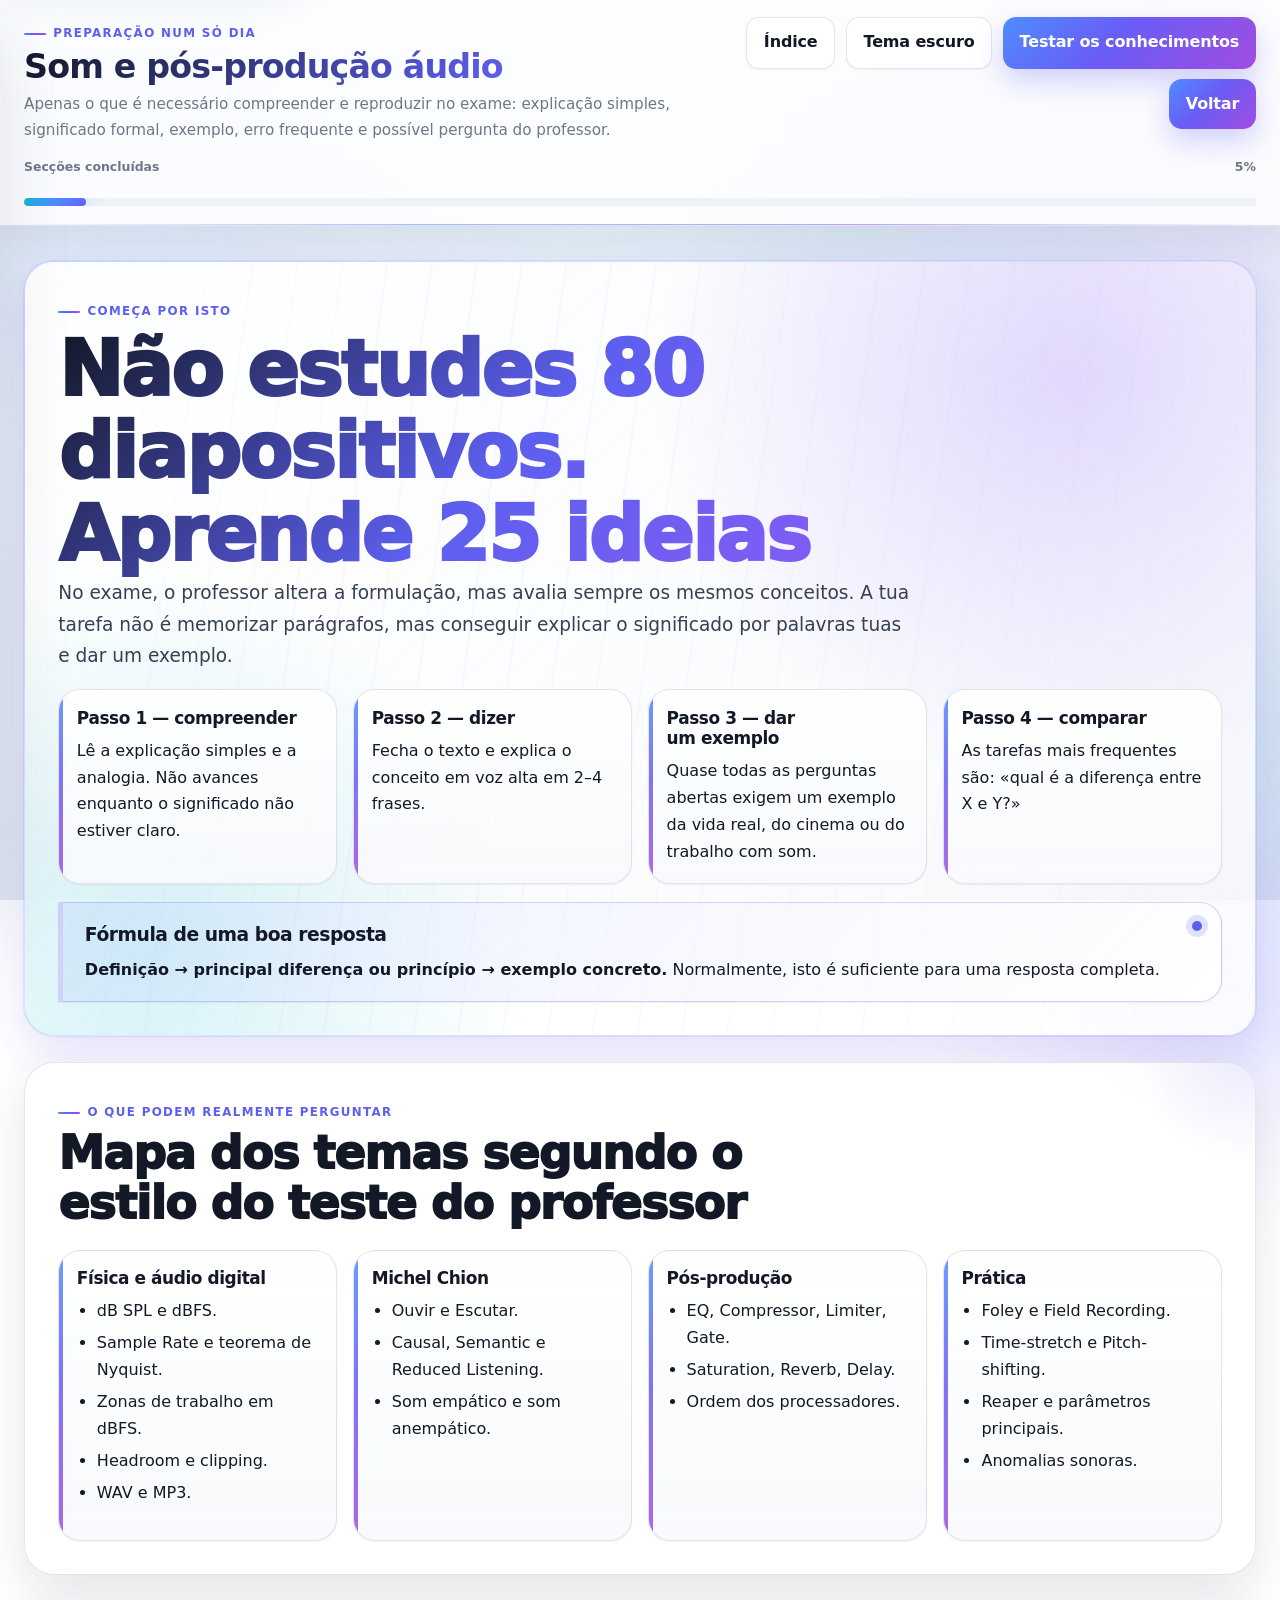
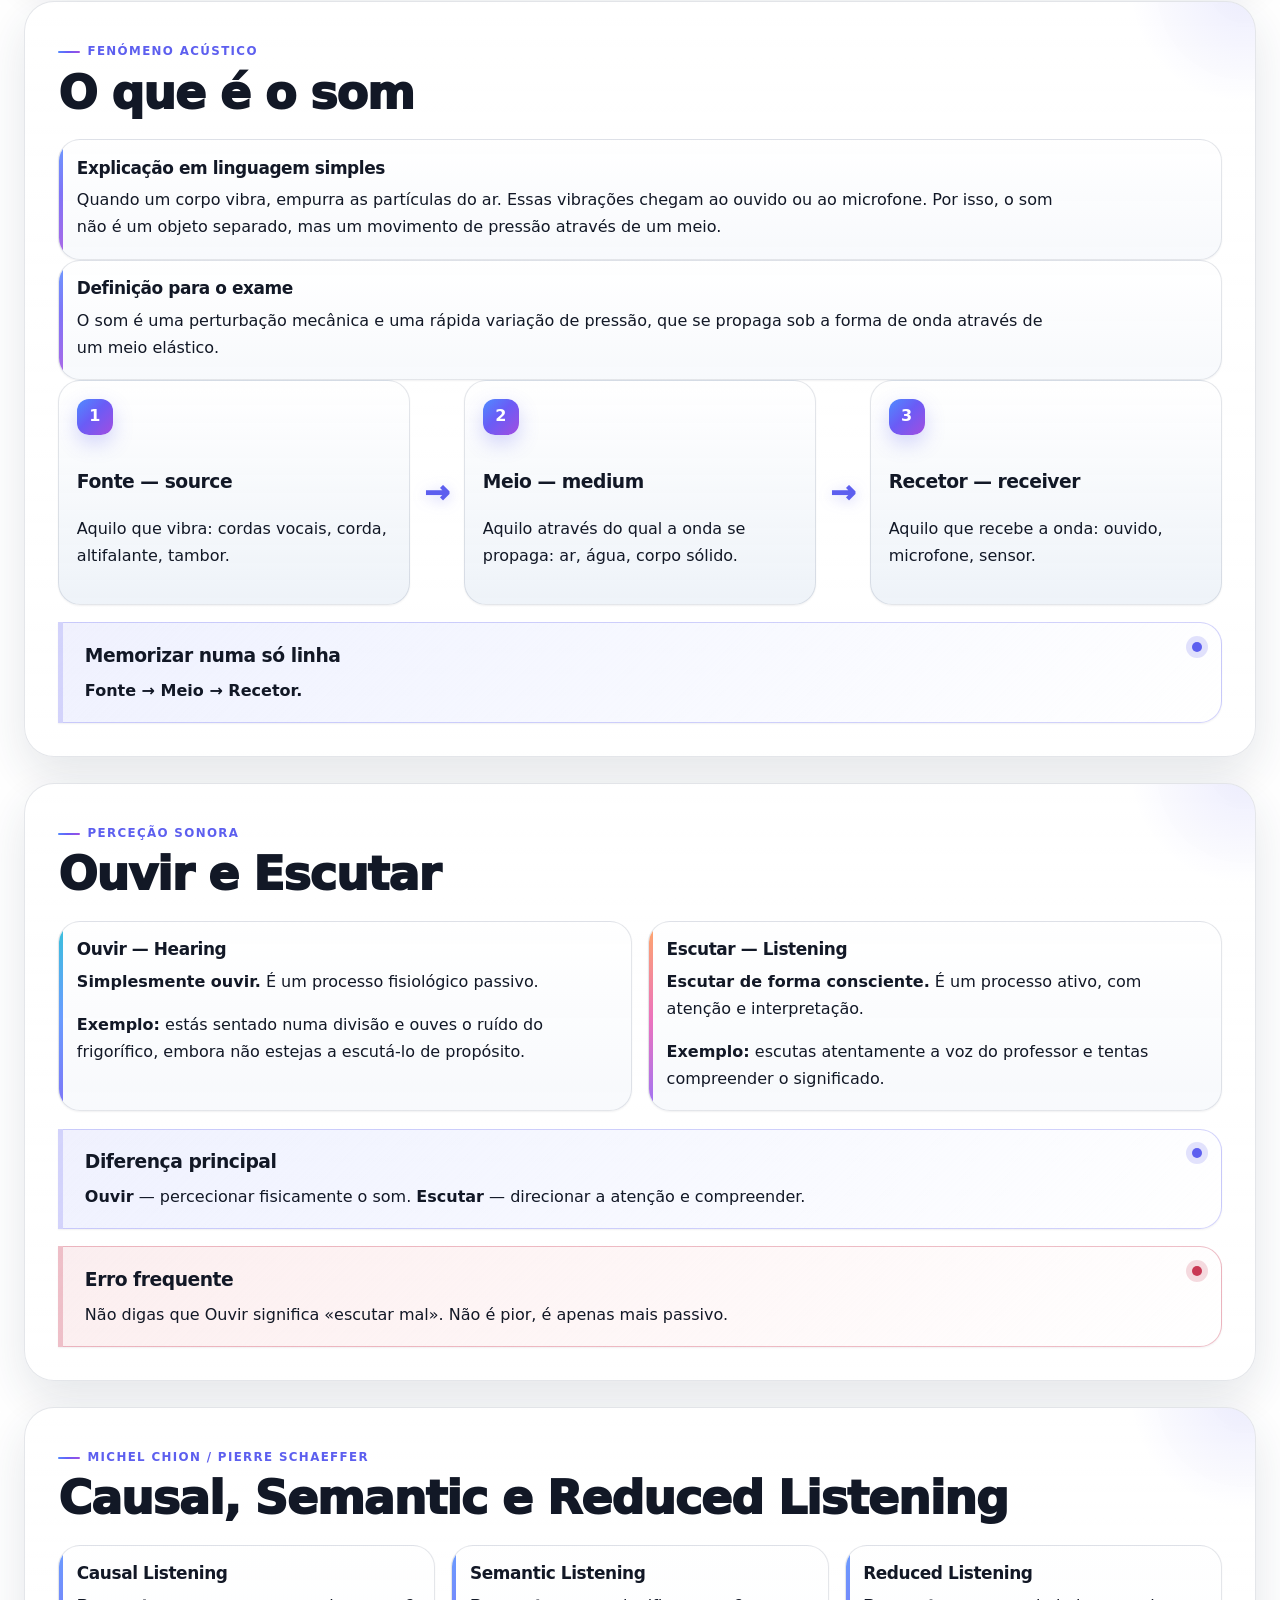
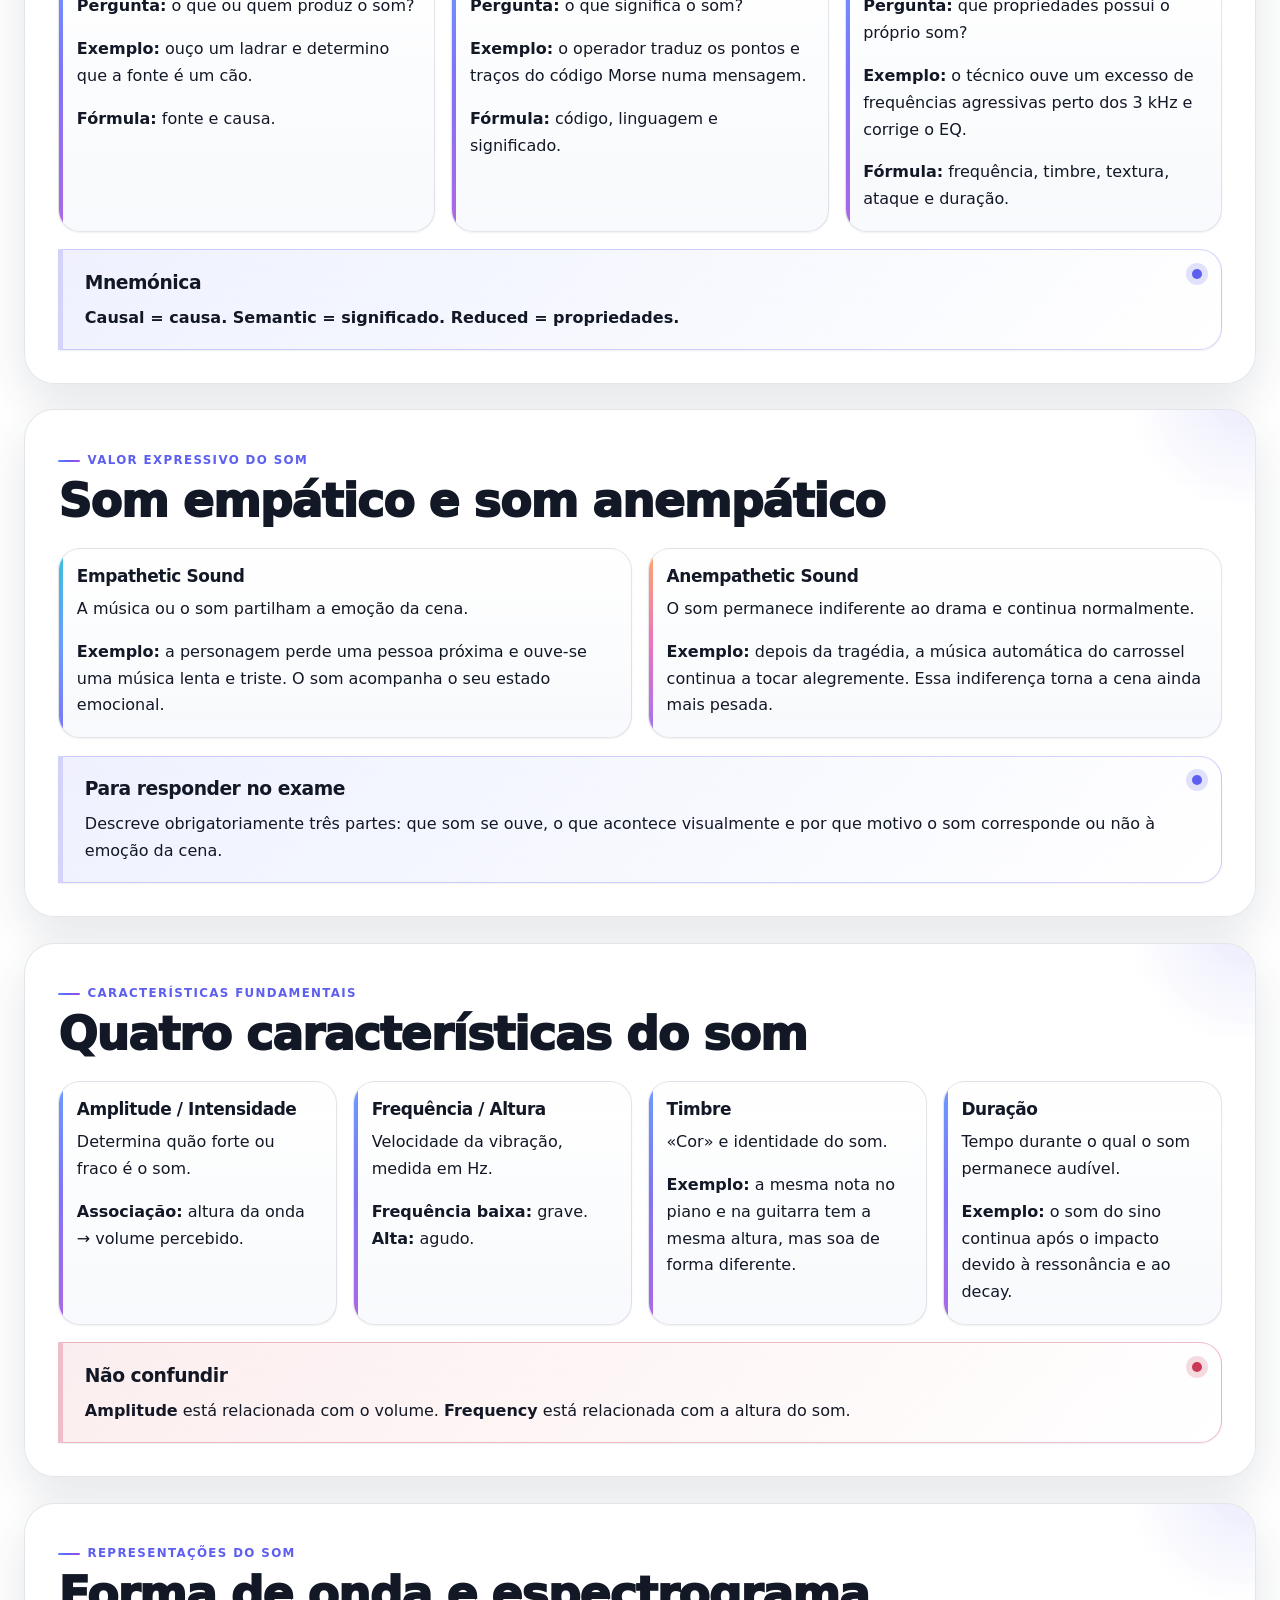
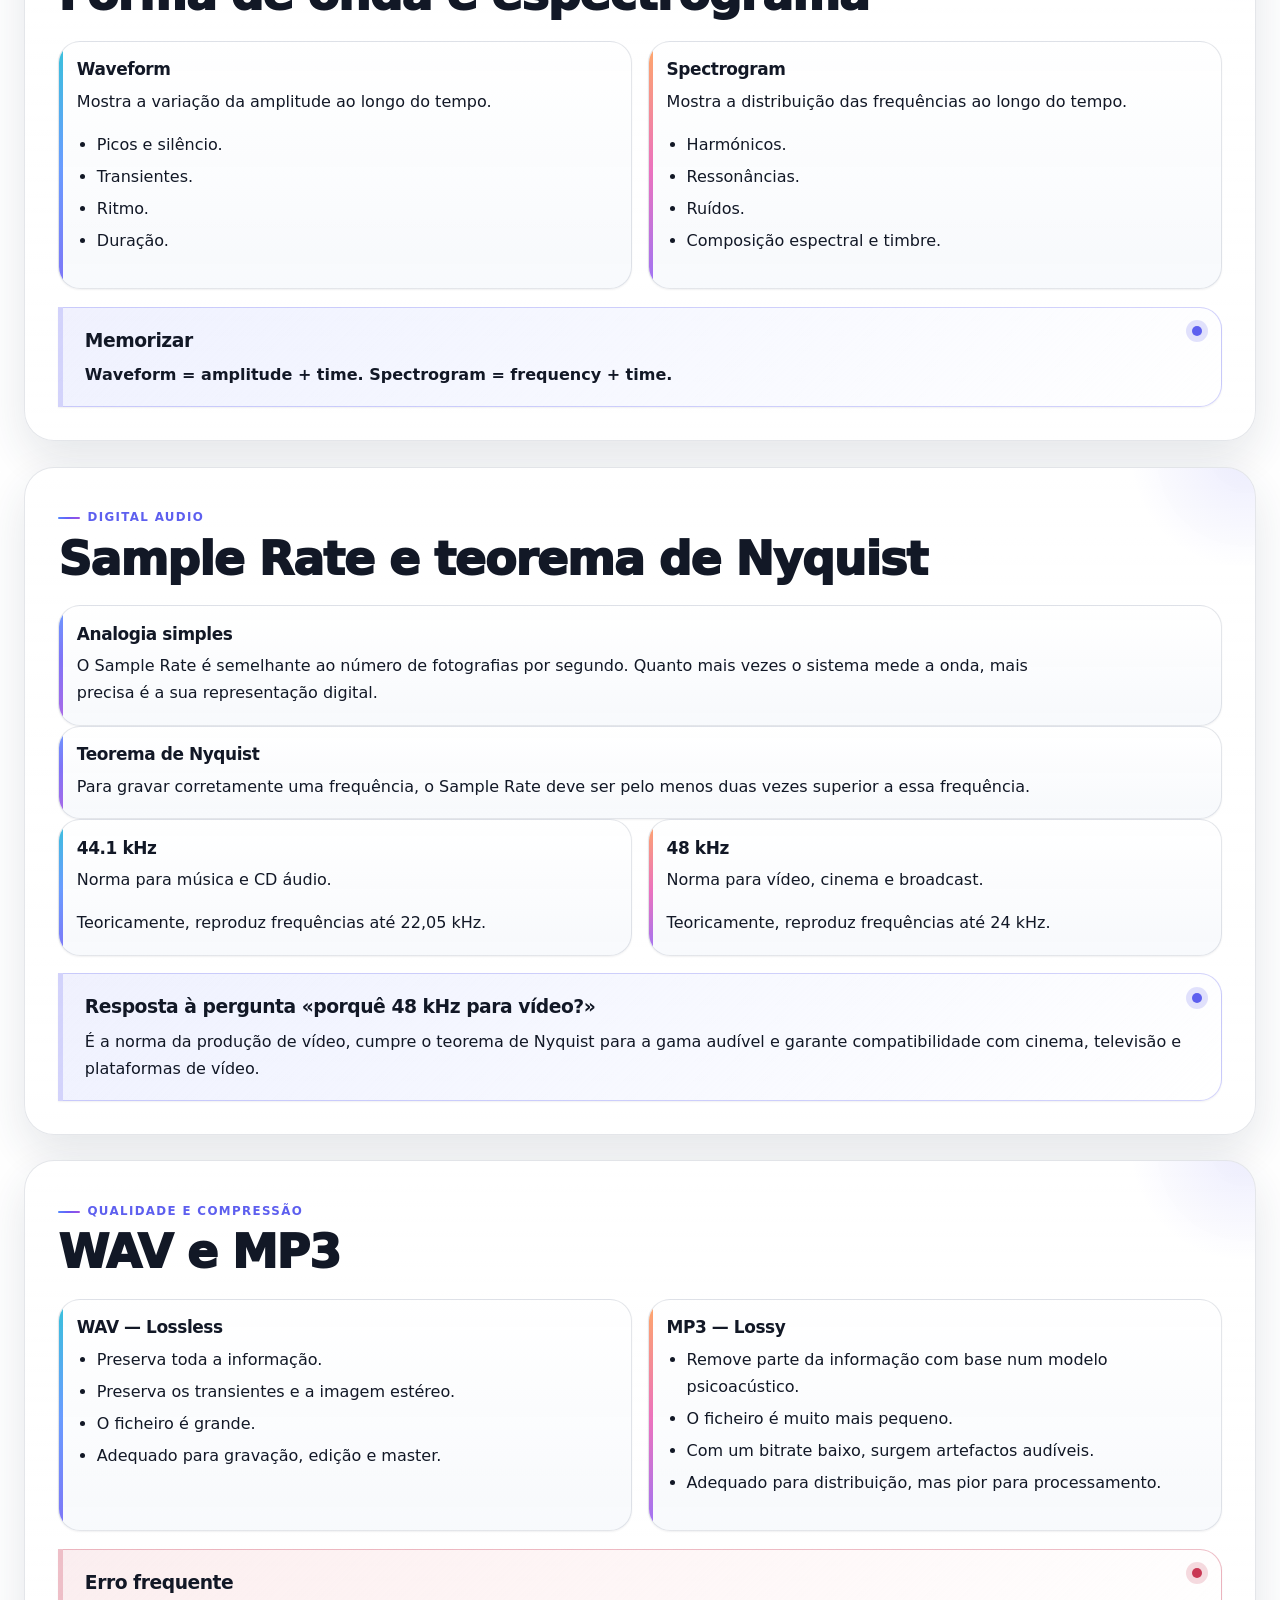
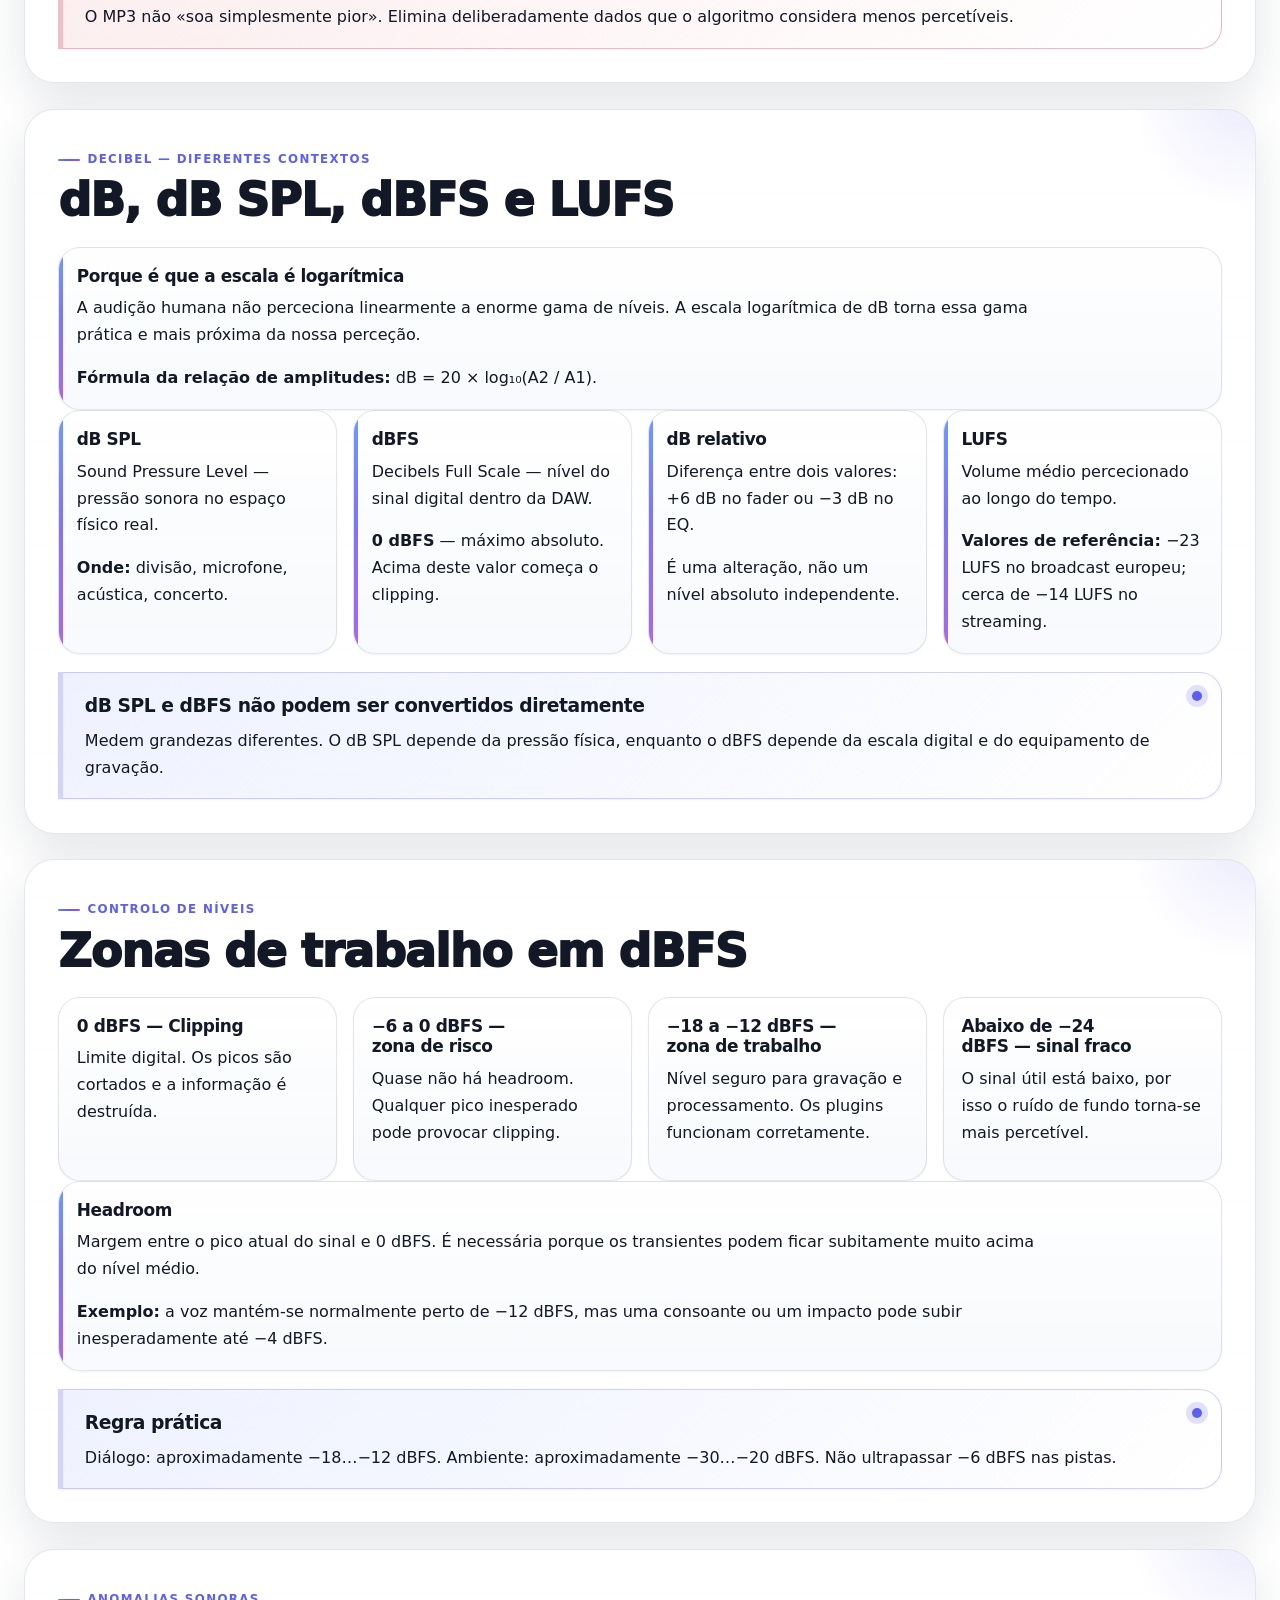
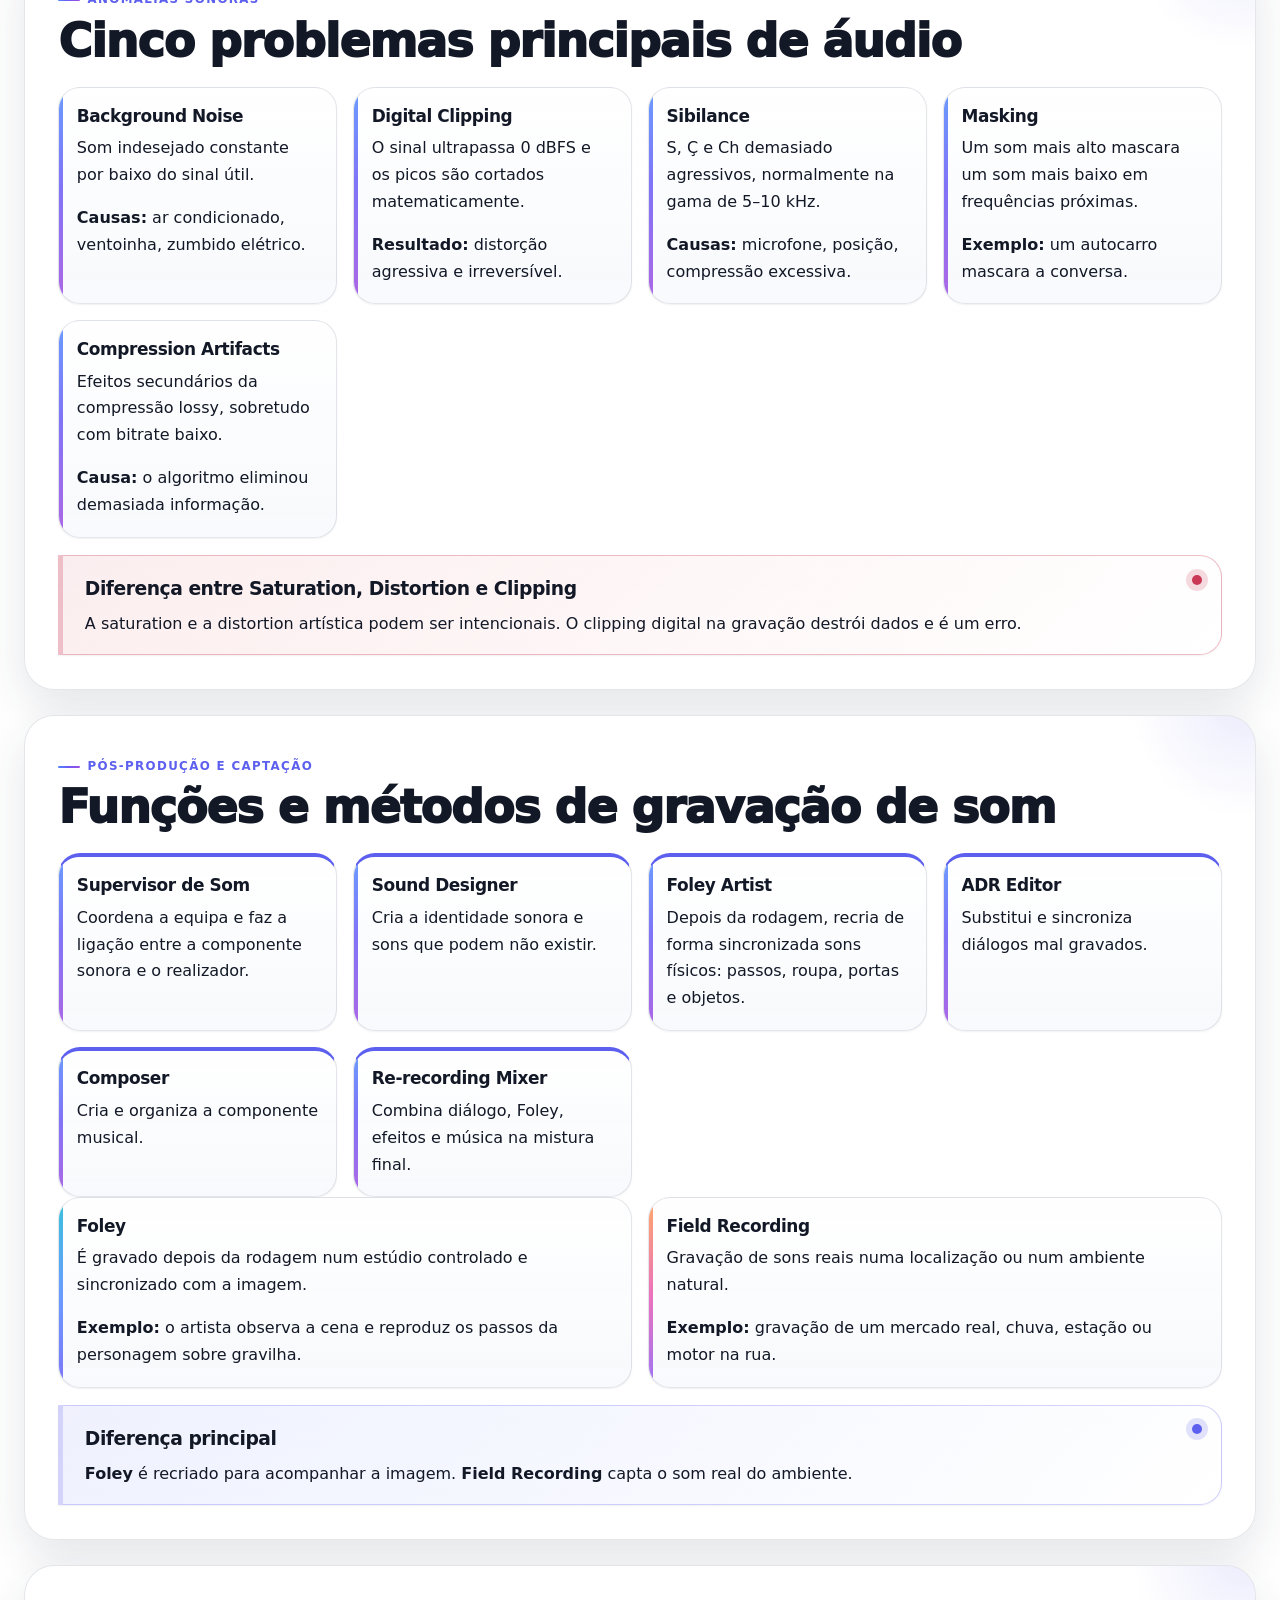
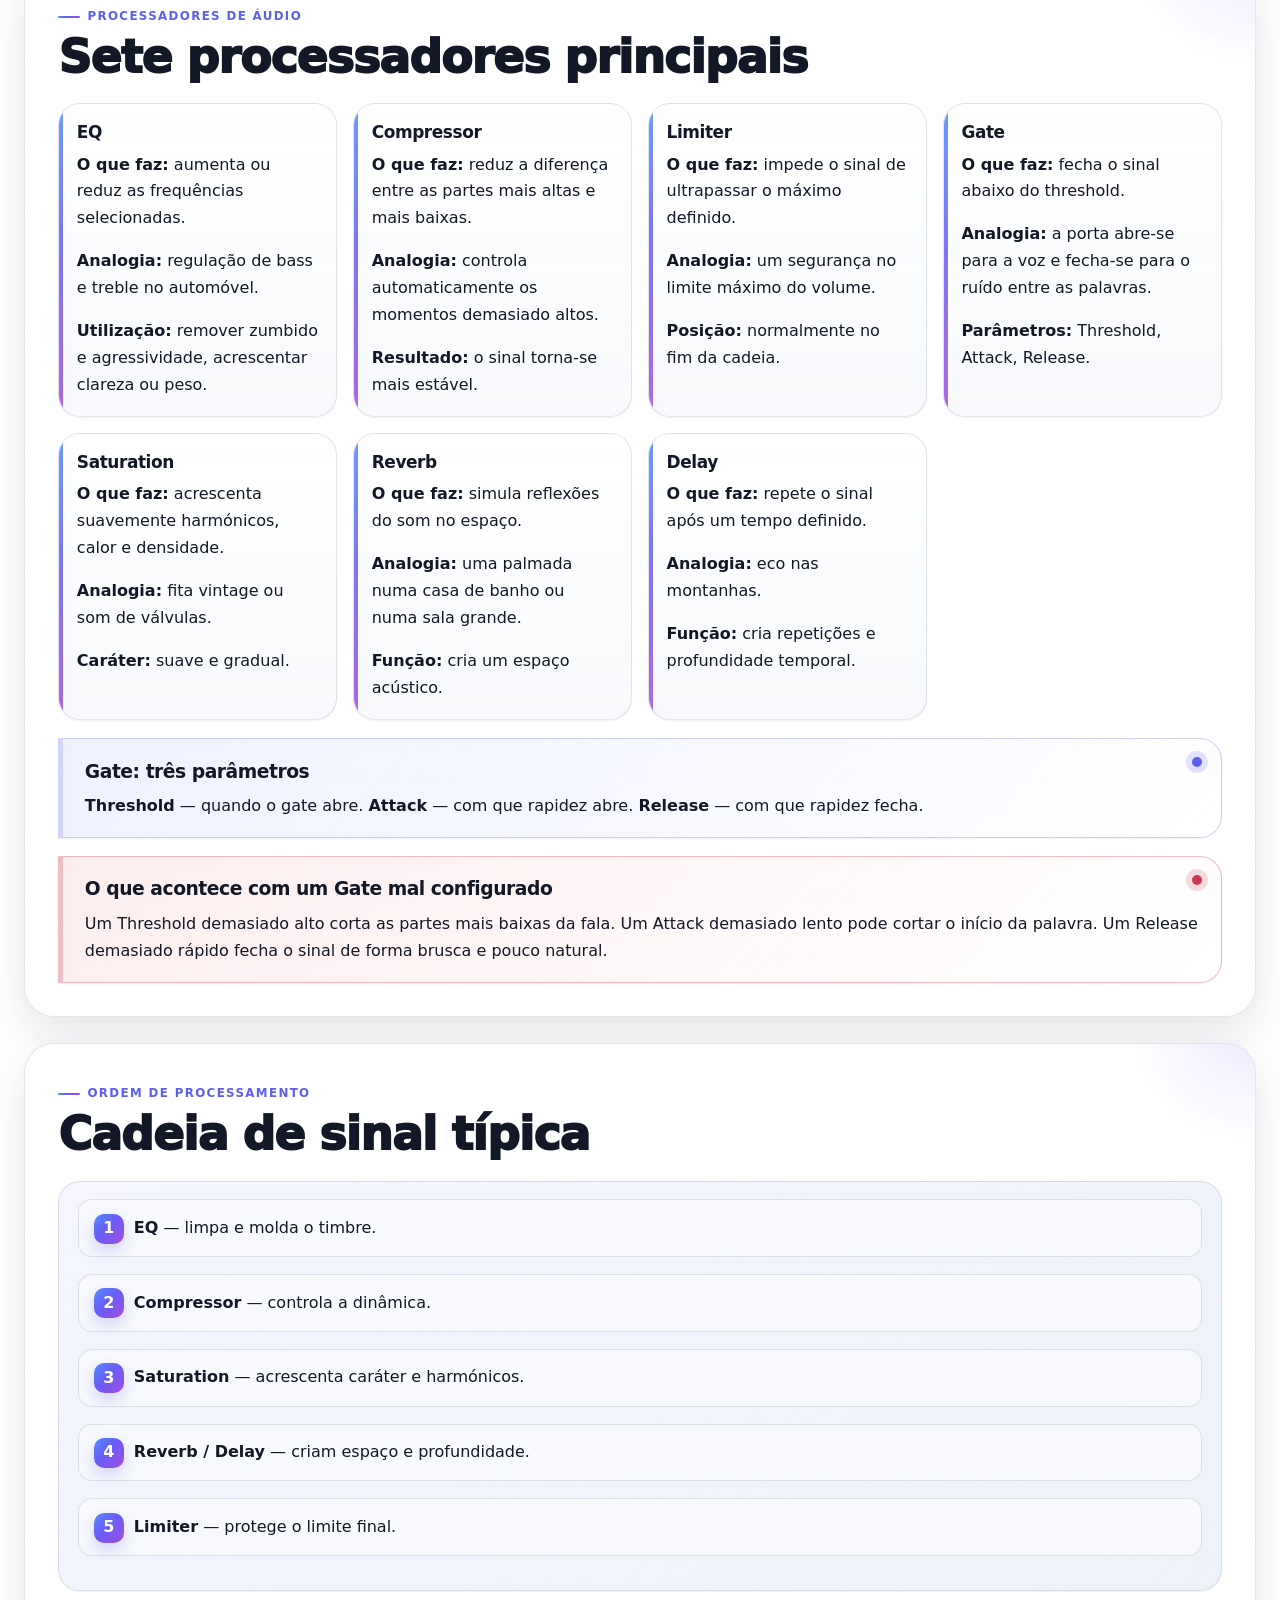
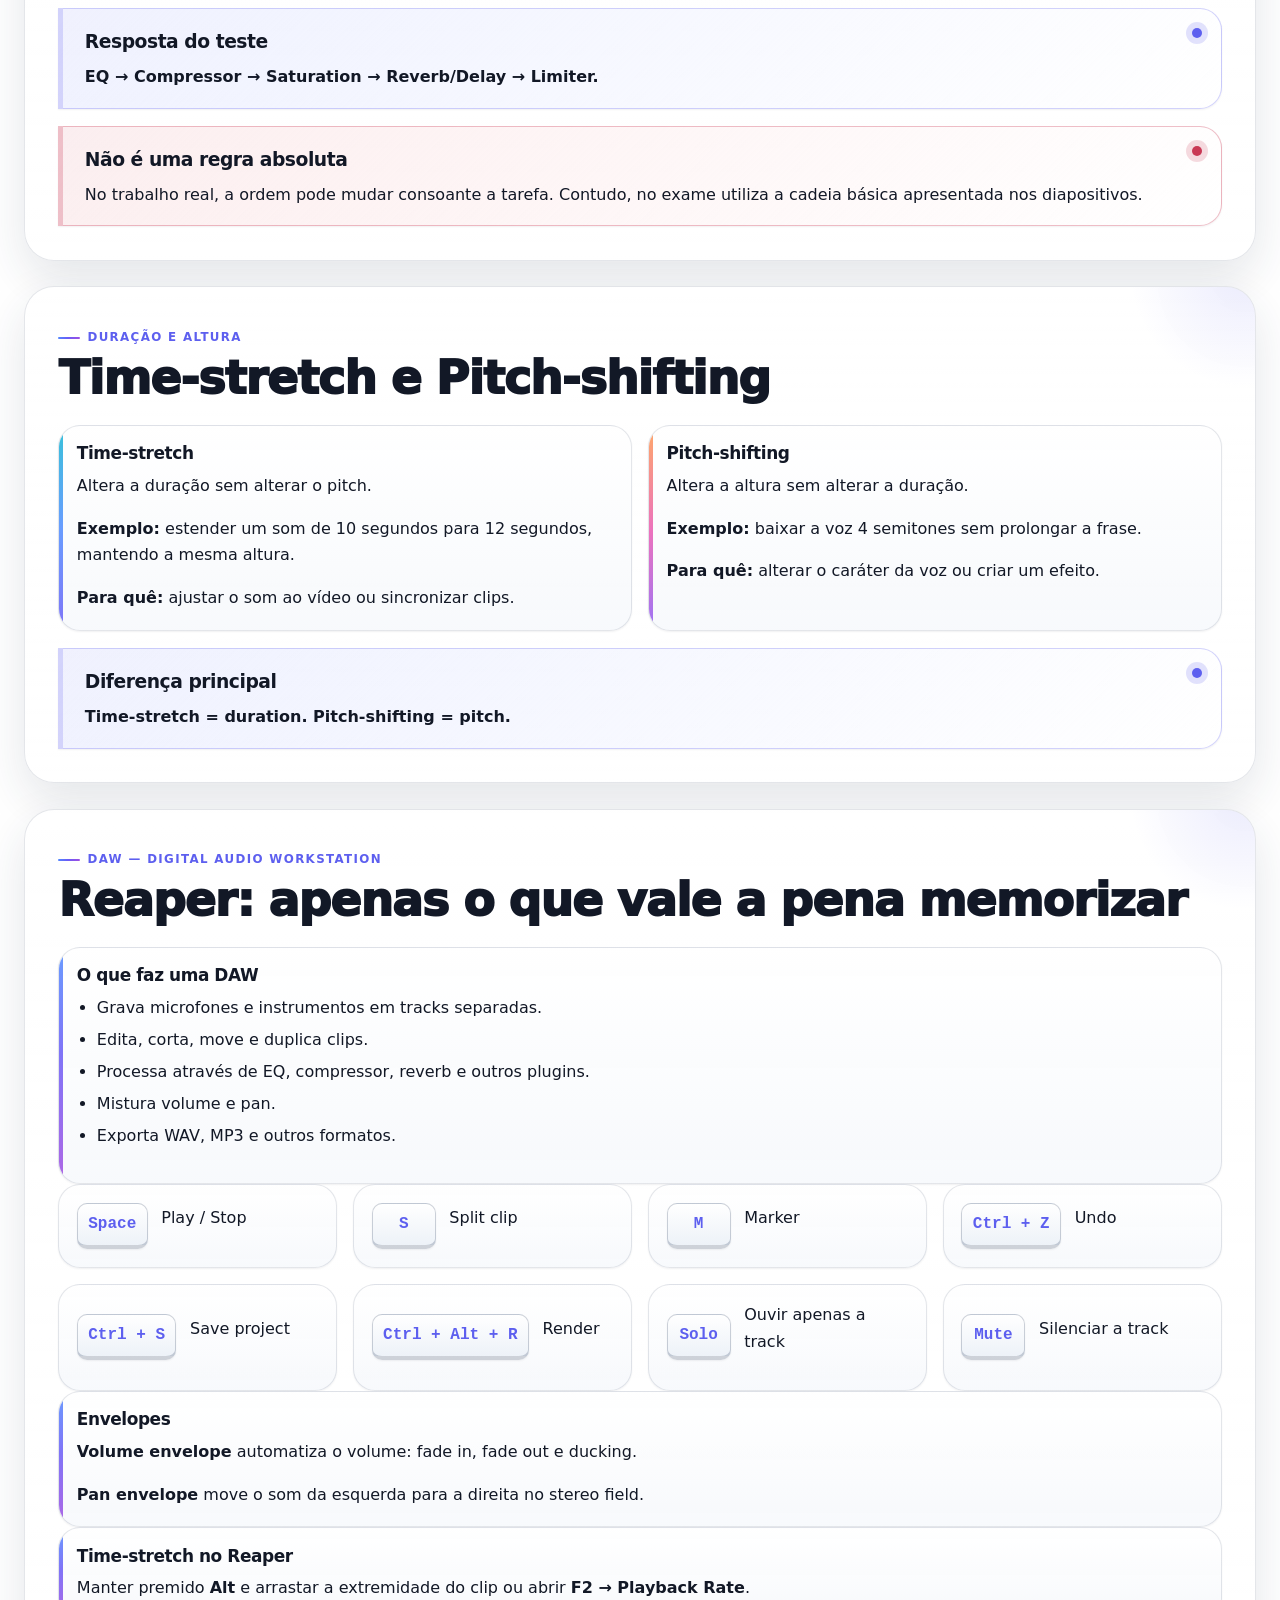
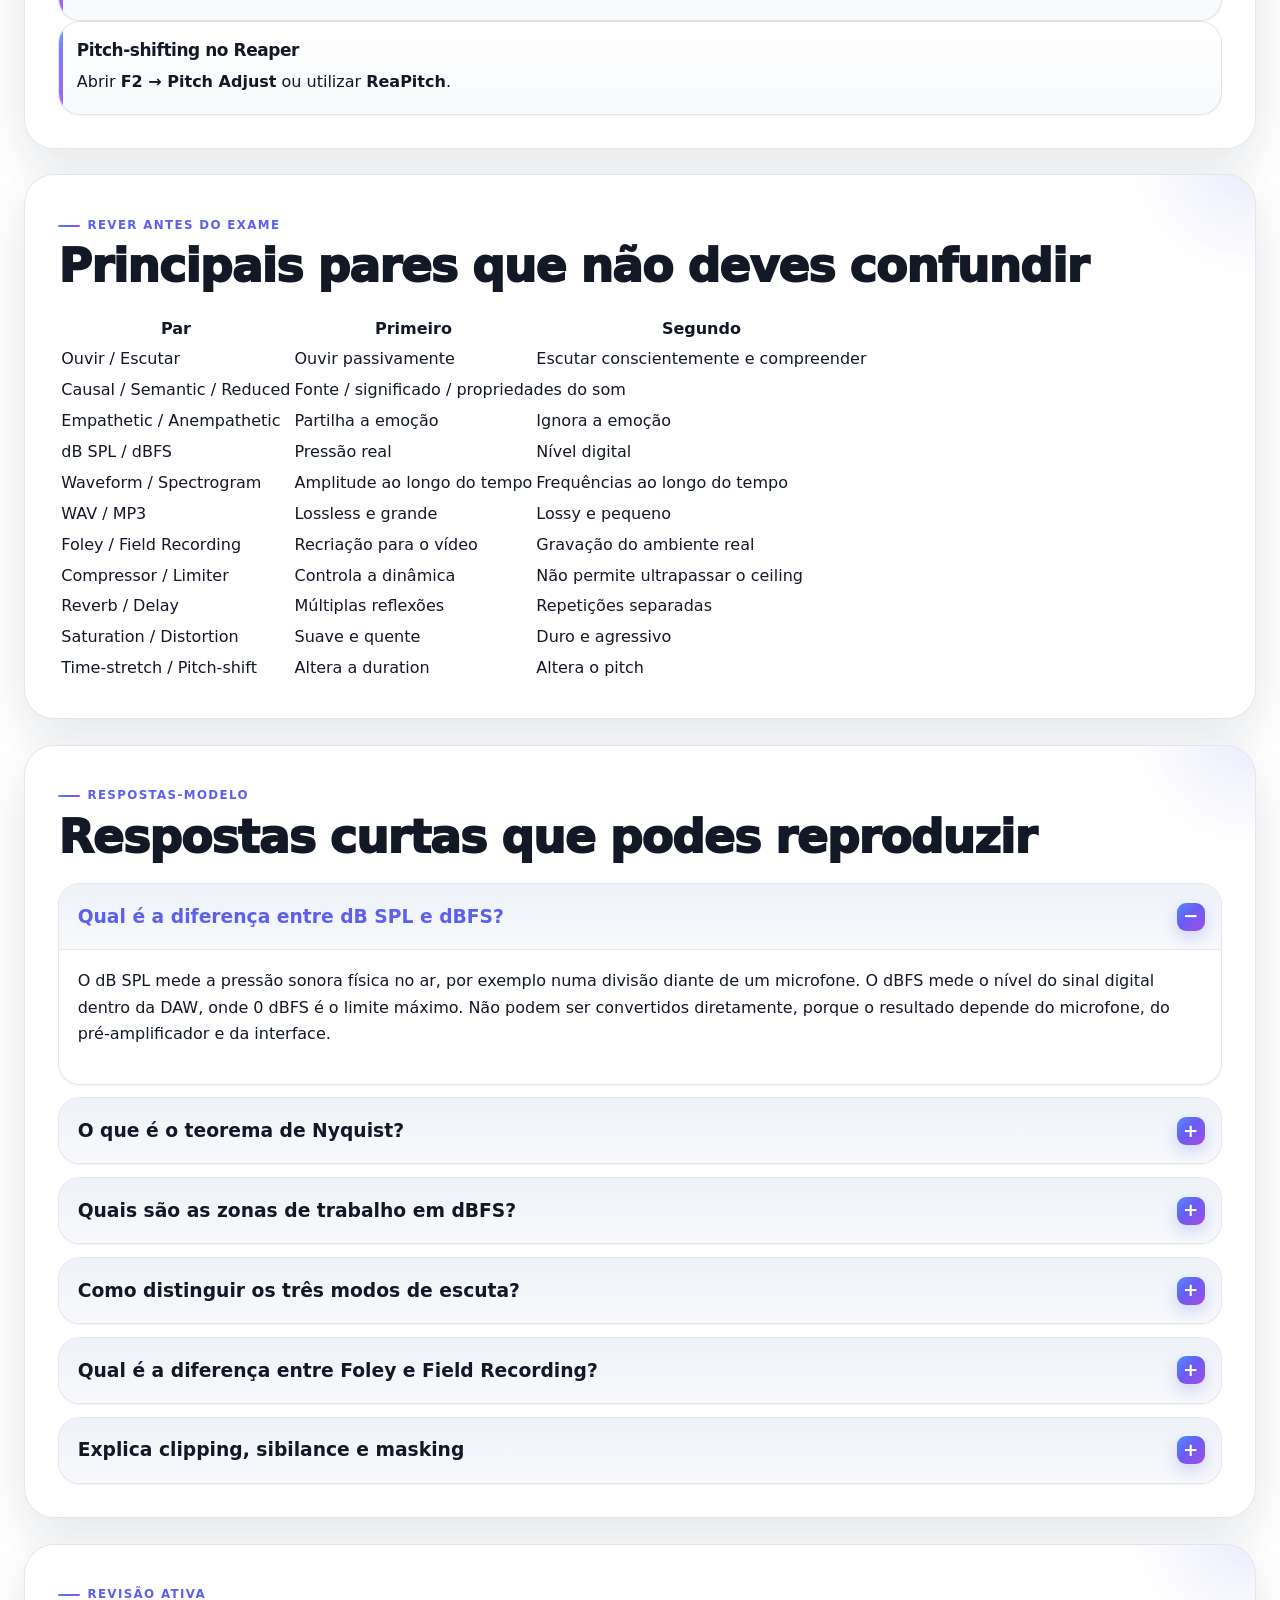
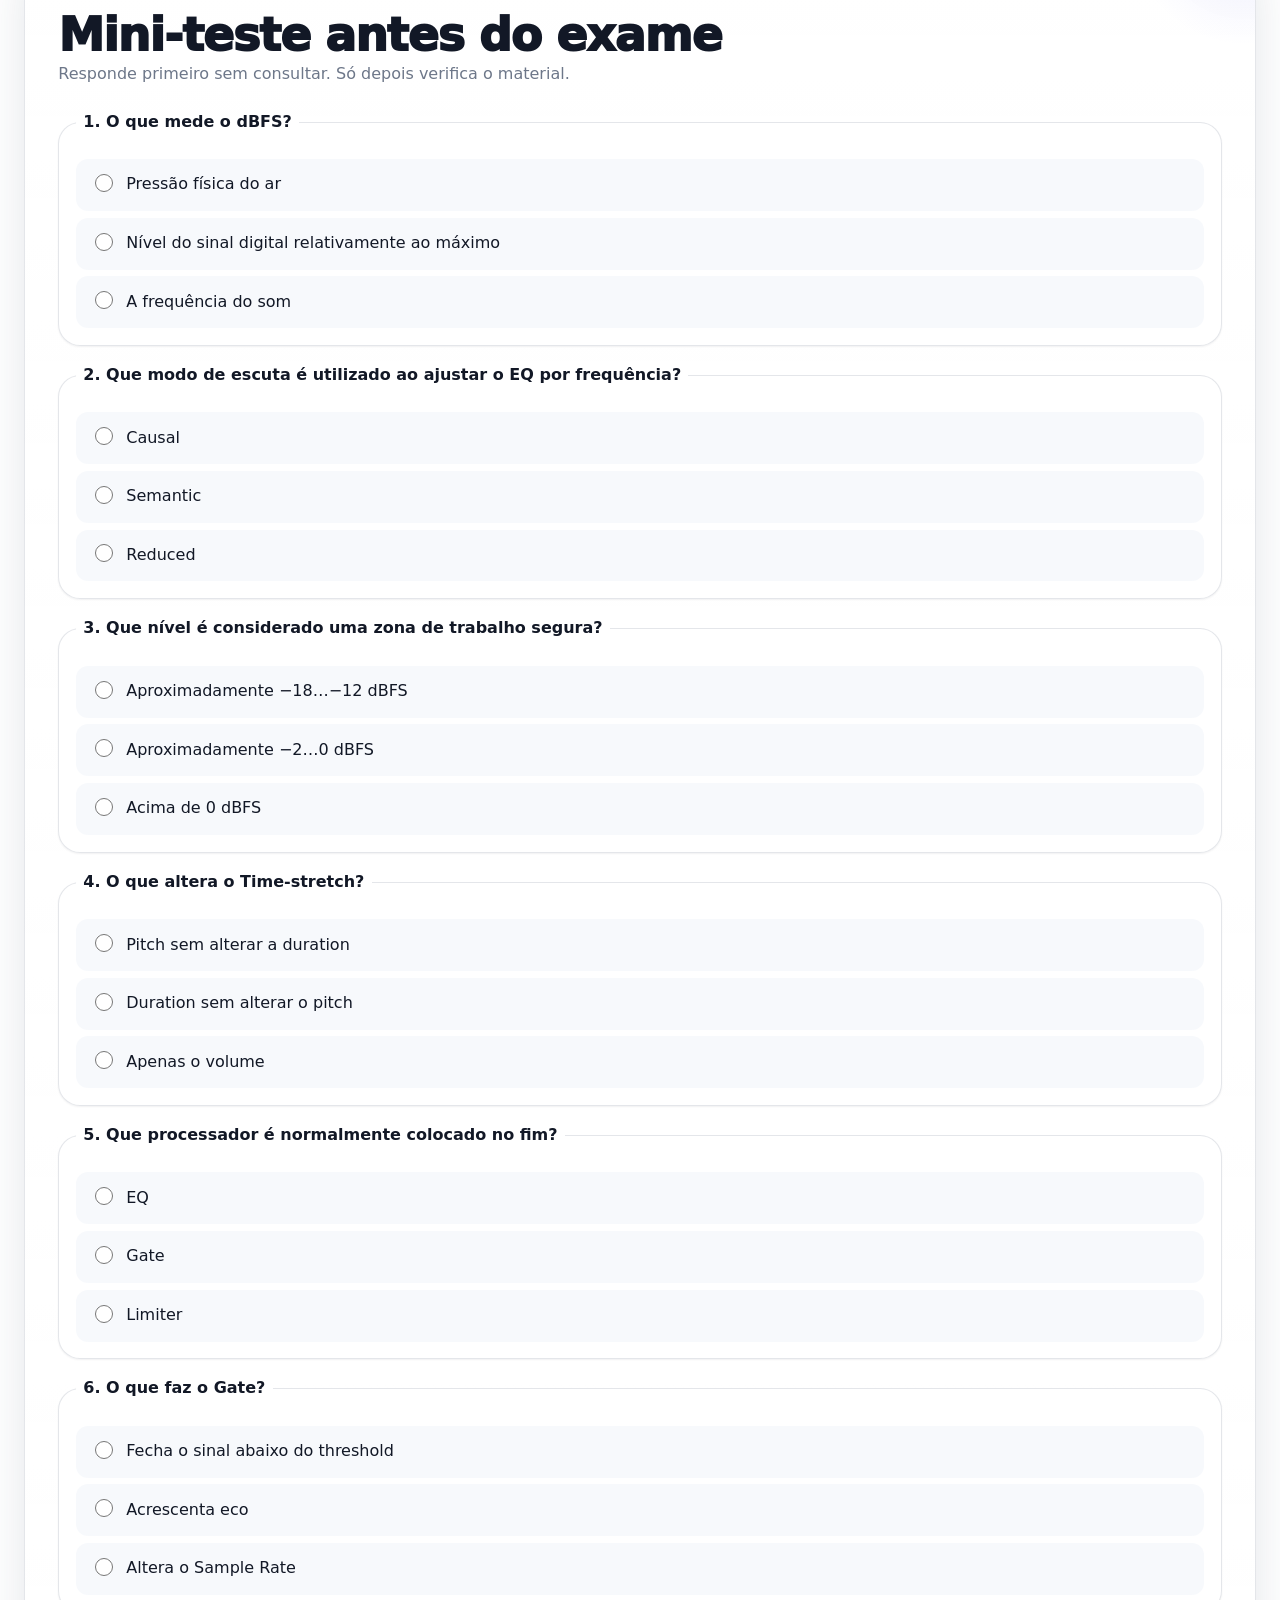
==== index-summary-pt-PT.html @ f21db1b7 "Add files via upload" ====
<!DOCTYPE html>
<html lang="ru">
<head>
  <meta charset="UTF-8">
  <meta name="viewport" content="width=device-width, initial-scale=1.0">
  <meta name="description" content="Сжатый и понятный учебный сайт по звуку и аудиопостпродакшену для подготовки к экзамену ISTEC за один день.">
  <meta name="author" content="OpenAI">
  <meta name="robots" content="noindex, nofollow">

  <title>Exame de som — preparação clara num só dia</title>

  <link rel="stylesheet" href="css/styles.css">
  <script src="js/app.js" defer></script>
</head>

<body data-app="audio-exam-study" data-page="home">
  <a class="skip-link" href="#main-content">Ir para o conteúdo principal</a>

  <div class="site-shell" data-layout="study-app">
    <header class="site-header" data-component="site-header">
      <div class="site-header__inner">
        <div class="brand" data-component="brand">
          <p class="brand__eyebrow">Preparação num só dia</p>
          <h1 class="brand__title">Som e pós-produção áudio</h1>
          <p class="brand__subtitle">
            Apenas o que é necessário compreender e reproduzir no exame: explicação simples,
            significado formal, exemplo, erro frequente e possível pergunta do professor.
          </p>
        </div>

        <div class="header-actions" data-component="header-actions">
          <button
            class="button button--secondary"
            type="button"
            data-action="toggle-sidebar"
            aria-controls="study-sidebar"
            aria-expanded="false">
            Índice
          </button>

          <button
            class="button button--secondary"
            type="button"
            data-action="toggle-theme"
            aria-pressed="false">
            Tema
          </button>

          <button
            class="button button--primary"
            type="button"
            data-action="open-quiz"
            aria-controls="quiz-panel"
            aria-expanded="false">
            Testar os conhecimentos
          </button>
          <a href="index.html">
            <button 
              class="button button--primary" 
              data-action="open-main">
              Voltar
            </button>
          </a>          
        </div>
      </div>

      <div class="study-progress" data-component="study-progress" aria-label="Прогресс изучения">
        <div class="study-progress__meta">
          <span>Secções concluídas</span>
          <span data-progress-label>0%</span>
        </div>
        <progress class="study-progress__bar" max="100" value="0" data-progress-bar>0%</progress>
      </div>
    </header>

    <aside
      class="study-sidebar"
      id="study-sidebar"
      data-component="sidebar"
      aria-label="Навигация по конспекту">

      <div class="study-sidebar__header">
        <h2 class="study-sidebar__title">Índice</h2>
        <button
          class="icon-button"
          type="button"
          data-action="close-sidebar"
          aria-label="Закрыть оглавление">
          ×
        </button>
      </div>

      <form class="study-search" role="search" data-component="search-form">
        <label class="study-search__label" for="study-search-input">Pesquisar no resumo</label>
        <input
          class="study-search__input"
          id="study-search-input"
          name="query"
          type="search"
          placeholder="Например: dBFS, Gate, Foley"
          autocomplete="off"
          data-search-input>
        <button class="study-search__clear" type="button" data-action="clear-search">Limpar</button>
      </form>

      <nav class="table-of-contents" aria-label="Разделы курса" data-component="table-of-contents">
        <ol class="table-of-contents__list">
          <li><a href="#plan">Como estudar num só dia</a></li>
          <li><a href="#exam-map">Mapa do exame</a></li>
          <li><a href="#sound-basics">Física do som</a></li>
          <li><a href="#hearing-listening">Ouvir e Escutar</a></li>
          <li><a href="#listening-modes">Três modos de escuta</a></li>
          <li><a href="#expressive-value">Som empático</a></li>
          <li><a href="#sound-properties">Características do som</a></li>
          <li><a href="#sound-representations">Forma de onda e espectrograma</a></li>
          <li><a href="#sample-rate">Sample Rate e Nyquist</a></li>
          <li><a href="#formats-compression">WAV e MP3</a></li>
          <li><a href="#decibels">dB, dB SPL, dBFS e LUFS</a></li>
          <li><a href="#working-levels">Níveis de trabalho e headroom</a></li>
          <li><a href="#audio-anomalies">Anomalias sonoras</a></li>
          <li><a href="#roles">Funções e Foley</a></li>
          <li><a href="#processors">Processadores</a></li>
          <li><a href="#signal-chain">Cadeia de processamento</a></li>
          <li><a href="#time-pitch">Time-stretch e Pitch-shifting</a></li>
          <li><a href="#reaper">Reaper: apenas o essencial</a></li>
          <li><a href="#comparisons">Comparações principais</a></li>
          <li><a href="#exam-answers">Respostas-modelo ao estilo do exame</a></li>
          <li><a href="#quiz-panel">Mini-teste</a></li>
        </ol>
      </nav>
    </aside>

    <main class="main-content" id="main-content" tabindex="-1">

      <section
        class="hero-section"
        id="plan"
        data-section
        data-section-title="Как учить за один день">
        <div class="hero-section__content">
          <p class="section-kicker">Começa por isto</p>
          <h2 class="hero-section__title">Não estudes 80 diapositivos. Aprende 25 ideias</h2>
          <p class="hero-section__lead">
            No exame, o professor altera a formulação, mas avalia sempre os mesmos conceitos.
            A tua tarefa não é memorizar parágrafos, mas conseguir explicar o significado por palavras tuas e dar um exemplo.
          </p>

          <div class="topic-grid" data-component="topic-grid">
            <article class="topic-card">
              <h3>Passo 1 — compreender</h3>
              <p>Lê a explicação simples e a analogia. Não avances enquanto o significado não estiver claro.</p>
            </article>

            <article class="topic-card">
              <h3>Passo 2 — dizer</h3>
              <p>Fecha o texto e explica o conceito em voz alta em 2–4 frases.</p>
            </article>

            <article class="topic-card">
              <h3>Passo 3 — dar um exemplo</h3>
              <p>Quase todas as perguntas abertas exigem um exemplo da vida real, do cinema ou do trabalho com som.</p>
            </article>

            <article class="topic-card">
              <h3>Passo 4 — comparar</h3>
              <p>As tarefas mais frequentes são: «qual é a diferença entre X e Y?»</p>
            </article>
          </div>

          <aside class="exam-note" data-note-type="important">
            <h3>Fórmula de uma boa resposta</h3>
            <p>
              <strong>Definição → principal diferença ou princípio → exemplo concreto.</strong>
              Normalmente, isto é suficiente para uma resposta completa.
            </p>
          </aside>
        </div>
      </section>

      <section
        class="study-section"
        id="exam-map"
        data-section
        data-section-title="Карта экзамена">
        <header class="section-header">
          <p class="section-kicker">O que podem realmente perguntar</p>
          <h2>Mapa dos temas segundo o estilo do teste do professor</h2>
        </header>

        <div class="definition-grid" data-component="definition-grid">
          <article class="definition-card">
            <h3>Física e áudio digital</h3>
            <ul>
              <li>dB SPL e dBFS.</li>
              <li>Sample Rate e teorema de Nyquist.</li>
              <li>Zonas de trabalho em dBFS.</li>
              <li>Headroom e clipping.</li>
              <li>WAV e MP3.</li>
            </ul>
          </article>

          <article class="definition-card">
            <h3>Michel Chion</h3>
            <ul>
              <li>Ouvir e Escutar.</li>
              <li>Causal, Semantic e Reduced Listening.</li>
              <li>Som empático e som anempático.</li>
            </ul>
          </article>

          <article class="definition-card">
            <h3>Pós-produção</h3>
            <ul>
              <li>EQ, Compressor, Limiter, Gate.</li>
              <li>Saturation, Reverb, Delay.</li>
              <li>Ordem dos processadores.</li>
            </ul>
          </article>

          <article class="definition-card">
            <h3>Prática</h3>
            <ul>
              <li>Foley e Field Recording.</li>
              <li>Time-stretch e Pitch-shifting.</li>
              <li>Reaper e parâmetros principais.</li>
              <li>Anomalias sonoras.</li>
            </ul>
          </article>
        </div>
      </section>

      <section
        class="study-section"
        id="sound-basics"
        data-section
        data-section-title="Физика звука">
        <header class="section-header">
          <p class="section-kicker">Fenómeno Acústico</p>
          <h2>O que é o som</h2>
        </header>

        <article class="definition-card">
          <h3>Explicação em linguagem simples</h3>
          <p>
            Quando um corpo vibra, empurra as partículas do ar. Essas vibrações chegam ao ouvido ou ao microfone.
            Por isso, o som não é um objeto separado, mas um movimento de pressão através de um meio.
          </p>
        </article>

        <article class="definition-card">
          <h3>Definição para o exame</h3>
          <p>
            O som é uma perturbação mecânica e uma rápida variação de pressão,
            que se propaga sob a forma de onda através de um meio elástico.
          </p>
        </article>

        <div class="process-flow" data-component="process-flow" aria-label="Источник, среда, приёмник">
          <article class="process-step">
            <span class="process-step__number">1</span>
            <h3>Fonte — source</h3>
            <p>Aquilo que vibra: cordas vocais, corda, altifalante, tambor.</p>
          </article>

          <div class="process-flow__arrow" aria-hidden="true">→</div>

          <article class="process-step">
            <span class="process-step__number">2</span>
            <h3>Meio — medium</h3>
            <p>Aquilo através do qual a onda se propaga: ar, água, corpo sólido.</p>
          </article>

          <div class="process-flow__arrow" aria-hidden="true">→</div>

          <article class="process-step">
            <span class="process-step__number">3</span>
            <h3>Recetor — receiver</h3>
            <p>Aquilo que recebe a onda: ouvido, microfone, sensor.</p>
          </article>
        </div>

        <aside class="exam-note" data-note-type="remember">
          <h3>Memorizar numa só linha</h3>
          <p><strong>Fonte → Meio → Recetor.</strong></p>
        </aside>
      </section>

      <section
        class="study-section"
        id="hearing-listening"
        data-section
        data-section-title="Ouvir и Escutar">
        <header class="section-header">
          <p class="section-kicker">Perceção sonora</p>
          <h2>Ouvir e Escutar</h2>
        </header>

        <div class="comparison-grid" data-component="comparison">
          <article class="comparison-card">
            <h3>Ouvir — Hearing</h3>
            <p><strong>Simplesmente ouvir.</strong> É um processo fisiológico passivo.</p>
            <p><strong>Exemplo:</strong> estás sentado numa divisão e ouves o ruído do frigorífico, embora não estejas a escutá-lo de propósito.</p>
          </article>

          <article class="comparison-card">
            <h3>Escutar — Listening</h3>
            <p><strong>Escutar de forma consciente.</strong> É um processo ativo, com atenção e interpretação.</p>
            <p><strong>Exemplo:</strong> escutas atentamente a voz do professor e tentas compreender o significado.</p>
          </article>
        </div>

        <aside class="exam-note" data-note-type="difference">
          <h3>Diferença principal</h3>
          <p><strong>Ouvir</strong> — percecionar fisicamente o som. <strong>Escutar</strong> — direcionar a atenção e compreender.</p>
        </aside>

        <aside class="exam-note" data-note-type="warning">
          <h3>Erro frequente</h3>
          <p>Não digas que Ouvir significa «escutar mal». Não é pior, é apenas mais passivo.</p>
        </aside>
      </section>

      <section
        class="study-section"
        id="listening-modes"
        data-section
        data-section-title="Три режима слушания">
        <header class="section-header">
          <p class="section-kicker">Michel Chion / Pierre Schaeffer</p>
          <h2>Causal, Semantic e Reduced Listening</h2>
        </header>

        <div class="definition-grid" data-component="definition-grid">
          <article class="definition-card">
            <h3>Causal Listening</h3>
            <p><strong>Pergunta:</strong> o que ou quem produz o som?</p>
            <p><strong>Exemplo:</strong> ouço um ladrar e determino que a fonte é um cão.</p>
            <p><strong>Fórmula:</strong> fonte e causa.</p>
          </article>

          <article class="definition-card">
            <h3>Semantic Listening</h3>
            <p><strong>Pergunta:</strong> o que significa o som?</p>
            <p><strong>Exemplo:</strong> o operador traduz os pontos e traços do código Morse numa mensagem.</p>
            <p><strong>Fórmula:</strong> código, linguagem e significado.</p>
          </article>

          <article class="definition-card">
            <h3>Reduced Listening</h3>
            <p><strong>Pergunta:</strong> que propriedades possui o próprio som?</p>
            <p><strong>Exemplo:</strong> o técnico ouve um excesso de frequências agressivas perto dos 3 kHz e corrige o EQ.</p>
            <p><strong>Fórmula:</strong> frequência, timbre, textura, ataque e duração.</p>
          </article>
        </div>

        <aside class="exam-note" data-note-type="remember">
          <h3>Mnemónica</h3>
          <p><strong>Causal = causa. Semantic = significado. Reduced = propriedades.</strong></p>
        </aside>
      </section>

      <section
        class="study-section"
        id="expressive-value"
        data-section
        data-section-title="Эмпатический и анэмпатический звук">
        <header class="section-header">
          <p class="section-kicker">Valor Expressivo do Som</p>
          <h2>Som empático e som anempático</h2>
        </header>

        <div class="comparison-grid" data-component="comparison">
          <article class="comparison-card">
            <h3>Empathetic Sound</h3>
            <p>A música ou o som partilham a emoção da cena.</p>
            <p>
              <strong>Exemplo:</strong> a personagem perde uma pessoa próxima e ouve-se uma música lenta e triste.
              O som acompanha o seu estado emocional.
            </p>
          </article>

          <article class="comparison-card">
            <h3>Anempathetic Sound</h3>
            <p>O som permanece indiferente ao drama e continua normalmente.</p>
            <p>
              <strong>Exemplo:</strong> depois da tragédia, a música automática do carrossel continua a tocar alegremente.
              Essa indiferença torna a cena ainda mais pesada.
            </p>
          </article>
        </div>

        <aside class="exam-note" data-note-type="important">
          <h3>Para responder no exame</h3>
          <p>
            Descreve obrigatoriamente três partes: que som se ouve, o que acontece visualmente
            e por que motivo o som corresponde ou não à emoção da cena.
          </p>
        </aside>
      </section>

      <section
        class="study-section"
        id="sound-properties"
        data-section
        data-section-title="Характеристики звука">
        <header class="section-header">
          <p class="section-kicker">Características Fundamentais</p>
          <h2>Quatro características do som</h2>
        </header>

        <div class="definition-grid" data-component="definition-grid">
          <article class="definition-card">
            <h3>Amplitude / Intensidade</h3>
            <p>Determina quão forte ou fraco é o som.</p>
            <p><strong>Associação:</strong> altura da onda → volume percebido.</p>
          </article>

          <article class="definition-card">
            <h3>Frequência / Altura</h3>
            <p>Velocidade da vibração, medida em Hz.</p>
            <p><strong>Frequência baixa:</strong> grave. <strong>Alta:</strong> agudo.</p>
          </article>

          <article class="definition-card">
            <h3>Timbre</h3>
            <p>«Cor» e identidade do som.</p>
            <p><strong>Exemplo:</strong> a mesma nota no piano e na guitarra tem a mesma altura, mas soa de forma diferente.</p>
          </article>

          <article class="definition-card">
            <h3>Duração</h3>
            <p>Tempo durante o qual o som permanece audível.</p>
            <p><strong>Exemplo:</strong> o som do sino continua após o impacto devido à ressonância e ao decay.</p>
          </article>
        </div>

        <aside class="exam-note" data-note-type="warning">
          <h3>Não confundir</h3>
          <p><strong>Amplitude</strong> está relacionada com o volume. <strong>Frequency</strong> está relacionada com a altura do som.</p>
        </aside>
      </section>

      <section
        class="study-section"
        id="sound-representations"
        data-section
        data-section-title="Waveform и Spectrogram">
        <header class="section-header">
          <p class="section-kicker">Representações do Som</p>
          <h2>Forma de onda e espectrograma</h2>
        </header>

        <div class="comparison-grid" data-component="comparison">
          <article class="comparison-card">
            <h3>Waveform</h3>
            <p>Mostra a variação da amplitude ao longo do tempo.</p>
            <ul>
              <li>Picos e silêncio.</li>
              <li>Transientes.</li>
              <li>Ritmo.</li>
              <li>Duração.</li>
            </ul>
          </article>

          <article class="comparison-card">
            <h3>Spectrogram</h3>
            <p>Mostra a distribuição das frequências ao longo do tempo.</p>
            <ul>
              <li>Harmónicos.</li>
              <li>Ressonâncias.</li>
              <li>Ruídos.</li>
              <li>Composição espectral e timbre.</li>
            </ul>
          </article>
        </div>

        <aside class="exam-note" data-note-type="remember">
          <h3>Memorizar</h3>
          <p><strong>Waveform = amplitude + time. Spectrogram = frequency + time.</strong></p>
        </aside>
      </section>

      <section
        class="study-section"
        id="sample-rate"
        data-section
        data-section-title="Sample Rate и Nyquist">
        <header class="section-header">
          <p class="section-kicker">Digital Audio</p>
          <h2>Sample Rate e teorema de Nyquist</h2>
        </header>

        <article class="definition-card">
          <h3>Analogia simples</h3>
          <p>
            O Sample Rate é semelhante ao número de fotografias por segundo.
            Quanto mais vezes o sistema mede a onda, mais precisa é a sua representação digital.
          </p>
        </article>

        <article class="definition-card">
          <h3>Teorema de Nyquist</h3>
          <p>
            Para gravar corretamente uma frequência, o Sample Rate deve ser pelo menos duas vezes superior a essa frequência.
          </p>
        </article>

        <div class="comparison-grid" data-component="comparison">
          <article class="comparison-card">
            <h3>44.1 kHz</h3>
            <p>Norma para música e CD áudio.</p>
            <p>Teoricamente, reproduz frequências até 22,05 kHz.</p>
          </article>

          <article class="comparison-card">
            <h3>48 kHz</h3>
            <p>Norma para vídeo, cinema e broadcast.</p>
            <p>Teoricamente, reproduz frequências até 24 kHz.</p>
          </article>
        </div>

        <aside class="exam-note" data-note-type="important">
          <h3>Resposta à pergunta «porquê 48 kHz para vídeo?»</h3>
          <p>
            É a norma da produção de vídeo, cumpre o teorema de Nyquist para a gama audível
            e garante compatibilidade com cinema, televisão e plataformas de vídeo.
          </p>
        </aside>
      </section>

      <section
        class="study-section"
        id="formats-compression"
        data-section
        data-section-title="WAV и MP3">
        <header class="section-header">
          <p class="section-kicker">Qualidade e Compressão</p>
          <h2>WAV e MP3</h2>
        </header>

        <div class="comparison-grid" data-component="comparison">
          <article class="comparison-card">
            <h3>WAV — Lossless</h3>
            <ul>
              <li>Preserva toda a informação.</li>
              <li>Preserva os transientes e a imagem estéreo.</li>
              <li>O ficheiro é grande.</li>
              <li>Adequado para gravação, edição e master.</li>
            </ul>
          </article>

          <article class="comparison-card">
            <h3>MP3 — Lossy</h3>
            <ul>
              <li>Remove parte da informação com base num modelo psicoacústico.</li>
              <li>O ficheiro é muito mais pequeno.</li>
              <li>Com um bitrate baixo, surgem artefactos audíveis.</li>
              <li>Adequado para distribuição, mas pior para processamento.</li>
            </ul>
          </article>
        </div>

        <aside class="exam-note" data-note-type="warning">
          <h3>Erro frequente</h3>
          <p>O MP3 não «soa simplesmente pior». Elimina deliberadamente dados que o algoritmo considera menos percetíveis.</p>
        </aside>
      </section>

      <section
        class="study-section"
        id="decibels"
        data-section
        data-section-title="dB, dB SPL, dBFS и LUFS">
        <header class="section-header">
          <p class="section-kicker">Decibel — diferentes contextos</p>
          <h2>dB, dB SPL, dBFS e LUFS</h2>
        </header>

        <article class="definition-card">
          <h3>Porque é que a escala é logarítmica</h3>
          <p>
            A audição humana não perceciona linearmente a enorme gama de níveis.
            A escala logarítmica de dB torna essa gama prática e mais próxima da nossa perceção.
          </p>
          <p><strong>Fórmula da relação de amplitudes:</strong> dB = 20 × log₁₀(A2 / A1).</p>
        </article>

        <div class="definition-grid" data-component="definition-grid">
          <article class="definition-card">
            <h3>dB SPL</h3>
            <p>Sound Pressure Level — pressão sonora no espaço físico real.</p>
            <p><strong>Onde:</strong> divisão, microfone, acústica, concerto.</p>
          </article>

          <article class="definition-card">
            <h3>dBFS</h3>
            <p>Decibels Full Scale — nível do sinal digital dentro da DAW.</p>
            <p><strong>0 dBFS</strong> — máximo absoluto. Acima deste valor começa o clipping.</p>
          </article>

          <article class="definition-card">
            <h3>dB relativo</h3>
            <p>Diferença entre dois valores: +6 dB no fader ou −3 dB no EQ.</p>
            <p>É uma alteração, não um nível absoluto independente.</p>
          </article>

          <article class="definition-card">
            <h3>LUFS</h3>
            <p>Volume médio percecionado ao longo do tempo.</p>
            <p><strong>Valores de referência:</strong> −23 LUFS no broadcast europeu; cerca de −14 LUFS no streaming.</p>
          </article>
        </div>

        <aside class="exam-note" data-note-type="important">
          <h3>dB SPL e dBFS não podem ser convertidos diretamente</h3>
          <p>
            Medem grandezas diferentes. O dB SPL depende da pressão física,
            enquanto o dBFS depende da escala digital e do equipamento de gravação.
          </p>
        </aside>
      </section>

      <section
        class="study-section"
        id="working-levels"
        data-section
        data-section-title="Рабочие уровни и headroom">
        <header class="section-header">
          <p class="section-kicker">Controlo de Níveis</p>
          <h2>Zonas de trabalho em dBFS</h2>
        </header>

        <div class="quality-grid" data-component="quality-scale">
          <article class="quality-card">
            <h3>0 dBFS — Clipping</h3>
            <p>Limite digital. Os picos são cortados e a informação é destruída.</p>
          </article>

          <article class="quality-card">
            <h3>−6 a 0 dBFS — zona de risco</h3>
            <p>Quase não há headroom. Qualquer pico inesperado pode provocar clipping.</p>
          </article>

          <article class="quality-card">
            <h3>−18 a −12 dBFS — zona de trabalho</h3>
            <p>Nível seguro para gravação e processamento. Os plugins funcionam corretamente.</p>
          </article>

          <article class="quality-card">
            <h3>Abaixo de −24 dBFS — sinal fraco</h3>
            <p>O sinal útil está baixo, por isso o ruído de fundo torna-se mais percetível.</p>
          </article>
        </div>

        <article class="definition-card">
          <h3>Headroom</h3>
          <p>
            Margem entre o pico atual do sinal e 0 dBFS.
            É necessária porque os transientes podem ficar subitamente muito acima do nível médio.
          </p>
          <p>
            <strong>Exemplo:</strong> a voz mantém-se normalmente perto de −12 dBFS,
            mas uma consoante ou um impacto pode subir inesperadamente até −4 dBFS.
          </p>
        </article>

        <aside class="exam-note" data-note-type="remember">
          <h3>Regra prática</h3>
          <p>Diálogo: aproximadamente −18…−12 dBFS. Ambiente: aproximadamente −30…−20 dBFS. Não ultrapassar −6 dBFS nas pistas.</p>
        </aside>
      </section>

      <section
        class="study-section"
        id="audio-anomalies"
        data-section
        data-section-title="Звуковые аномалии">
        <header class="section-header">
          <p class="section-kicker">Anomalias Sonoras</p>
          <h2>Cinco problemas principais de áudio</h2>
        </header>

        <div class="definition-grid" data-component="definition-grid">
          <article class="definition-card">
            <h3>Background Noise</h3>
            <p>Som indesejado constante por baixo do sinal útil.</p>
            <p><strong>Causas:</strong> ar condicionado, ventoinha, zumbido elétrico.</p>
          </article>

          <article class="definition-card">
            <h3>Digital Clipping</h3>
            <p>O sinal ultrapassa 0 dBFS e os picos são cortados matematicamente.</p>
            <p><strong>Resultado:</strong> distorção agressiva e irreversível.</p>
          </article>

          <article class="definition-card">
            <h3>Sibilance</h3>
            <p>S, Ç e Ch demasiado agressivos, normalmente na gama de 5–10 kHz.</p>
            <p><strong>Causas:</strong> microfone, posição, compressão excessiva.</p>
          </article>

          <article class="definition-card">
            <h3>Masking</h3>
            <p>Um som mais alto mascara um som mais baixo em frequências próximas.</p>
            <p><strong>Exemplo:</strong> um autocarro mascara a conversa.</p>
          </article>

          <article class="definition-card">
            <h3>Compression Artifacts</h3>
            <p>Efeitos secundários da compressão lossy, sobretudo com bitrate baixo.</p>
            <p><strong>Causa:</strong> o algoritmo eliminou demasiada informação.</p>
          </article>
        </div>

        <aside class="exam-note" data-note-type="warning">
          <h3>Diferença entre Saturation, Distortion e Clipping</h3>
          <p>
            A saturation e a distortion artística podem ser intencionais.
            O clipping digital na gravação destrói dados e é um erro.
          </p>
        </aside>
      </section>

      <section
        class="study-section"
        id="roles"
        data-section
        data-section-title="Роли и Foley">
        <header class="section-header">
          <p class="section-kicker">Pós-produção e captação</p>
          <h2>Funções e métodos de gravação de som</h2>
        </header>

        <div class="role-grid" data-component="role-grid">
          <article class="role-card">
            <h3>Supervisor de Som</h3>
            <p>Coordena a equipa e faz a ligação entre a componente sonora e o realizador.</p>
          </article>

          <article class="role-card">
            <h3>Sound Designer</h3>
            <p>Cria a identidade sonora e sons que podem não existir.</p>
          </article>

          <article class="role-card">
            <h3>Foley Artist</h3>
            <p>Depois da rodagem, recria de forma sincronizada sons físicos: passos, roupa, portas e objetos.</p>
          </article>

          <article class="role-card">
            <h3>ADR Editor</h3>
            <p>Substitui e sincroniza diálogos mal gravados.</p>
          </article>

          <article class="role-card">
            <h3>Composer</h3>
            <p>Cria e organiza a componente musical.</p>
          </article>

          <article class="role-card">
            <h3>Re-recording Mixer</h3>
            <p>Combina diálogo, Foley, efeitos e música na mistura final.</p>
          </article>
        </div>

        <div class="comparison-grid" data-component="comparison">
          <article class="comparison-card">
            <h3>Foley</h3>
            <p>É gravado depois da rodagem num estúdio controlado e sincronizado com a imagem.</p>
            <p><strong>Exemplo:</strong> o artista observa a cena e reproduz os passos da personagem sobre gravilha.</p>
          </article>

          <article class="comparison-card">
            <h3>Field Recording</h3>
            <p>Gravação de sons reais numa localização ou num ambiente natural.</p>
            <p><strong>Exemplo:</strong> gravação de um mercado real, chuva, estação ou motor na rua.</p>
          </article>
        </div>

        <aside class="exam-note" data-note-type="difference">
          <h3>Diferença principal</h3>
          <p><strong>Foley</strong> é recriado para acompanhar a imagem. <strong>Field Recording</strong> capta o som real do ambiente.</p>
        </aside>
      </section>

      <section
        class="study-section"
        id="processors"
        data-section
        data-section-title="Аудиопроцессоры">
        <header class="section-header">
          <p class="section-kicker">Processadores de Áudio</p>
          <h2>Sete processadores principais</h2>
        </header>

        <div class="definition-grid" data-component="definition-grid">
          <article class="definition-card">
            <h3>EQ</h3>
            <p><strong>O que faz:</strong> aumenta ou reduz as frequências selecionadas.</p>
            <p><strong>Analogia:</strong> regulação de bass e treble no automóvel.</p>
            <p><strong>Utilização:</strong> remover zumbido e agressividade, acrescentar clareza ou peso.</p>
          </article>

          <article class="definition-card">
            <h3>Compressor</h3>
            <p><strong>O que faz:</strong> reduz a diferença entre as partes mais altas e mais baixas.</p>
            <p><strong>Analogia:</strong> controla automaticamente os momentos demasiado altos.</p>
            <p><strong>Resultado:</strong> o sinal torna-se mais estável.</p>
          </article>

          <article class="definition-card">
            <h3>Limiter</h3>
            <p><strong>O que faz:</strong> impede o sinal de ultrapassar o máximo definido.</p>
            <p><strong>Analogia:</strong> um segurança no limite máximo do volume.</p>
            <p><strong>Posição:</strong> normalmente no fim da cadeia.</p>
          </article>

          <article class="definition-card">
            <h3>Gate</h3>
            <p><strong>O que faz:</strong> fecha o sinal abaixo do threshold.</p>
            <p><strong>Analogia:</strong> a porta abre-se para a voz e fecha-se para o ruído entre as palavras.</p>
            <p><strong>Parâmetros:</strong> Threshold, Attack, Release.</p>
          </article>

          <article class="definition-card">
            <h3>Saturation</h3>
            <p><strong>O que faz:</strong> acrescenta suavemente harmónicos, calor e densidade.</p>
            <p><strong>Analogia:</strong> fita vintage ou som de válvulas.</p>
            <p><strong>Caráter:</strong> suave e gradual.</p>
          </article>

          <article class="definition-card">
            <h3>Reverb</h3>
            <p><strong>O que faz:</strong> simula reflexões do som no espaço.</p>
            <p><strong>Analogia:</strong> uma palmada numa casa de banho ou numa sala grande.</p>
            <p><strong>Função:</strong> cria um espaço acústico.</p>
          </article>

          <article class="definition-card">
            <h3>Delay</h3>
            <p><strong>O que faz:</strong> repete o sinal após um tempo definido.</p>
            <p><strong>Analogia:</strong> eco nas montanhas.</p>
            <p><strong>Função:</strong> cria repetições e profundidade temporal.</p>
          </article>
        </div>

        <aside class="exam-note" data-note-type="important">
          <h3>Gate: três parâmetros</h3>
          <p>
            <strong>Threshold</strong> — quando o gate abre.
            <strong>Attack</strong> — com que rapidez abre.
            <strong>Release</strong> — com que rapidez fecha.
          </p>
        </aside>

        <aside class="exam-note" data-note-type="warning">
          <h3>O que acontece com um Gate mal configurado</h3>
          <p>
            Um Threshold demasiado alto corta as partes mais baixas da fala.
            Um Attack demasiado lento pode cortar o início da palavra.
            Um Release demasiado rápido fecha o sinal de forma brusca e pouco natural.
          </p>
        </aside>
      </section>

      <section
        class="study-section"
        id="signal-chain"
        data-section
        data-section-title="Цепочка обработки">
        <header class="section-header">
          <p class="section-kicker">Ordem de Processamento</p>
          <h2>Cadeia de sinal típica</h2>
        </header>

        <div class="workflow-diagram" data-component="signal-chain">
          <ol class="workflow-diagram__steps">
            <li><strong>EQ</strong> — limpa e molda o timbre.</li>
            <li><strong>Compressor</strong> — controla a dinâmica.</li>
            <li><strong>Saturation</strong> — acrescenta caráter e harmónicos.</li>
            <li><strong>Reverb / Delay</strong> — criam espaço e profundidade.</li>
            <li><strong>Limiter</strong> — protege o limite final.</li>
          </ol>
        </div>

        <aside class="exam-note" data-note-type="remember">
          <h3>Resposta do teste</h3>
          <p><strong>EQ → Compressor → Saturation → Reverb/Delay → Limiter.</strong></p>
        </aside>

        <aside class="exam-note" data-note-type="warning">
          <h3>Não é uma regra absoluta</h3>
          <p>
            No trabalho real, a ordem pode mudar consoante a tarefa.
            Contudo, no exame utiliza a cadeia básica apresentada nos diapositivos.
          </p>
        </aside>
      </section>

      <section
        class="study-section"
        id="time-pitch"
        data-section
        data-section-title="Time-stretch и Pitch-shifting">
        <header class="section-header">
          <p class="section-kicker">Duração e Altura</p>
          <h2>Time-stretch e Pitch-shifting</h2>
        </header>

        <div class="comparison-grid" data-component="comparison">
          <article class="comparison-card">
            <h3>Time-stretch</h3>
            <p>Altera a duração sem alterar o pitch.</p>
            <p><strong>Exemplo:</strong> estender um som de 10 segundos para 12 segundos, mantendo a mesma altura.</p>
            <p><strong>Para quê:</strong> ajustar o som ao vídeo ou sincronizar clips.</p>
          </article>

          <article class="comparison-card">
            <h3>Pitch-shifting</h3>
            <p>Altera a altura sem alterar a duração.</p>
            <p><strong>Exemplo:</strong> baixar a voz 4 semitones sem prolongar a frase.</p>
            <p><strong>Para quê:</strong> alterar o caráter da voz ou criar um efeito.</p>
          </article>
        </div>

        <aside class="exam-note" data-note-type="remember">
          <h3>Diferença principal</h3>
          <p><strong>Time-stretch = duration. Pitch-shifting = pitch.</strong></p>
        </aside>
      </section>

      <section
        class="study-section"
        id="reaper"
        data-section
        data-section-title="Reaper">
        <header class="section-header">
          <p class="section-kicker">DAW — Digital Audio Workstation</p>
          <h2>Reaper: apenas o que vale a pena memorizar</h2>
        </header>

        <article class="definition-card">
          <h3>O que faz uma DAW</h3>
          <ul>
            <li>Grava microfones e instrumentos em tracks separadas.</li>
            <li>Edita, corta, move e duplica clips.</li>
            <li>Processa através de EQ, compressor, reverb e outros plugins.</li>
            <li>Mistura volume e pan.</li>
            <li>Exporta WAV, MP3 e outros formatos.</li>
          </ul>
        </article>

        <div class="shortcut-grid" data-component="shortcut-grid">
          <article class="shortcut-card"><kbd>Space</kbd><p>Play / Stop</p></article>
          <article class="shortcut-card"><kbd>S</kbd><p>Split clip</p></article>
          <article class="shortcut-card"><kbd>M</kbd><p>Marker</p></article>
          <article class="shortcut-card"><kbd>Ctrl + Z</kbd><p>Undo</p></article>
          <article class="shortcut-card"><kbd>Ctrl + S</kbd><p>Save project</p></article>
          <article class="shortcut-card"><kbd>Ctrl + Alt + R</kbd><p>Render</p></article>
          <article class="shortcut-card"><kbd>Solo</kbd><p>Ouvir apenas a track</p></article>
          <article class="shortcut-card"><kbd>Mute</kbd><p>Silenciar a track</p></article>
        </div>

        <article class="definition-card">
          <h3>Envelopes</h3>
          <p><strong>Volume envelope</strong> automatiza o volume: fade in, fade out e ducking.</p>
          <p><strong>Pan envelope</strong> move o som da esquerda para a direita no stereo field.</p>
        </article>

        <article class="definition-card">
          <h3>Time-stretch no Reaper</h3>
          <p>Manter premido <strong>Alt</strong> e arrastar a extremidade do clip ou abrir <strong>F2 → Playback Rate</strong>.</p>
        </article>

        <article class="definition-card">
          <h3>Pitch-shifting no Reaper</h3>
          <p>Abrir <strong>F2 → Pitch Adjust</strong> ou utilizar <strong>ReaPitch</strong>.</p>
        </article>
      </section>

      <section
        class="study-section"
        id="comparisons"
        data-section
        data-section-title="Главные сравнения">
        <header class="section-header">
          <p class="section-kicker">Rever antes do exame</p>
          <h2>Principais pares que não deves confundir</h2>
        </header>

        <div class="table-wrapper">
          <table>
            <thead>
              <tr>
                <th>Par</th>
                <th>Primeiro</th>
                <th>Segundo</th>
              </tr>
            </thead>
            <tbody>
              <tr>
                <td>Ouvir / Escutar</td>
                <td>Ouvir passivamente</td>
                <td>Escutar conscientemente e compreender</td>
              </tr>
              <tr>
                <td>Causal / Semantic / Reduced</td>
                <td colspan="2">Fonte / significado / propriedades do som</td>
              </tr>
              <tr>
                <td>Empathetic / Anempathetic</td>
                <td>Partilha a emoção</td>
                <td>Ignora a emoção</td>
              </tr>
              <tr>
                <td>dB SPL / dBFS</td>
                <td>Pressão real</td>
                <td>Nível digital</td>
              </tr>
              <tr>
                <td>Waveform / Spectrogram</td>
                <td>Amplitude ao longo do tempo</td>
                <td>Frequências ao longo do tempo</td>
              </tr>
              <tr>
                <td>WAV / MP3</td>
                <td>Lossless e grande</td>
                <td>Lossy e pequeno</td>
              </tr>
              <tr>
                <td>Foley / Field Recording</td>
                <td>Recriação para o vídeo</td>
                <td>Gravação do ambiente real</td>
              </tr>
              <tr>
                <td>Compressor / Limiter</td>
                <td>Controla a dinâmica</td>
                <td>Não permite ultrapassar o ceiling</td>
              </tr>
              <tr>
                <td>Reverb / Delay</td>
                <td>Múltiplas reflexões</td>
                <td>Repetições separadas</td>
              </tr>
              <tr>
                <td>Saturation / Distortion</td>
                <td>Suave e quente</td>
                <td>Duro e agressivo</td>
              </tr>
              <tr>
                <td>Time-stretch / Pitch-shift</td>
                <td>Altera a duration</td>
                <td>Altera o pitch</td>
              </tr>
            </tbody>
          </table>
        </div>
      </section>

      <section
        class="study-section"
        id="exam-answers"
        data-section
        data-section-title="Готовые ответы в стиле экзамена">
        <header class="section-header">
          <p class="section-kicker">Respostas-modelo</p>
          <h2>Respostas curtas que podes reproduzir</h2>
        </header>

        <div class="accordion" data-component="accordion" data-accordion-group="exam-answers">
          <article class="accordion-item" data-accordion-item>
            <h3>
              <button
                class="accordion-trigger"
                type="button"
                aria-expanded="true"
                aria-controls="answer-db"
                id="trigger-db"
                data-action="toggle-accordion">
                Qual é a diferença entre dB SPL e dBFS?
              </button>
            </h3>
            <div class="accordion-panel" id="answer-db" role="region" aria-labelledby="trigger-db">
              <p>
                O dB SPL mede a pressão sonora física no ar, por exemplo numa divisão diante de um microfone.
                O dBFS mede o nível do sinal digital dentro da DAW, onde 0 dBFS é o limite máximo.
                Não podem ser convertidos diretamente, porque o resultado depende do microfone, do pré-amplificador e da interface.
              </p>
            </div>
          </article>

          <article class="accordion-item" data-accordion-item>
            <h3>
              <button
                class="accordion-trigger"
                type="button"
                aria-expanded="false"
                aria-controls="answer-nyquist"
                id="trigger-nyquist"
                data-action="toggle-accordion">
                O que é o teorema de Nyquist?
              </button>
            </h3>
            <div class="accordion-panel" id="answer-nyquist" role="region" aria-labelledby="trigger-nyquist" hidden>
              <p>
                O teorema de Nyquist afirma que o Sample Rate deve ser pelo menos duas vezes superior à frequência mais alta
                que se pretende gravar. Como o ser humano ouve aproximadamente até 20 kHz, as frequências de 44,1 e 48 kHz
                permitem representar corretamente a gama audível. Para vídeo, utiliza-se normalmente 48 kHz.
              </p>
            </div>
          </article>

          <article class="accordion-item" data-accordion-item>
            <h3>
              <button
                class="accordion-trigger"
                type="button"
                aria-expanded="false"
                aria-controls="answer-zones"
                id="trigger-zones"
                data-action="toggle-accordion">
                Quais são as zonas de trabalho em dBFS?
              </button>
            </h3>
            <div class="accordion-panel" id="answer-zones" role="region" aria-labelledby="trigger-zones" hidden>
              <p>
                A 0 dBFS ocorre clipping e perde-se informação. Entre −6 e 0 dBFS encontra-se a zona de risco, com
                headroom mínimo. Entre −18 e −12 dBFS encontra-se a zona de trabalho segura para gravação e processamento.
                Abaixo de −24 dBFS, o sinal torna-se demasiado fraco e o ruído de fundo fica mais percetível.
              </p>
            </div>
          </article>

          <article class="accordion-item" data-accordion-item>
            <h3>
              <button
                class="accordion-trigger"
                type="button"
                aria-expanded="false"
                aria-controls="answer-modes"
                id="trigger-modes"
                data-action="toggle-accordion">
                Como distinguir os três modos de escuta?
              </button>
            </h3>
            <div class="accordion-panel" id="answer-modes" role="region" aria-labelledby="trigger-modes" hidden>
              <p>
                Causal Listening centra-se na fonte ou causa do som. Semantic Listening centra-se no significado,
                código ou mensagem. Reduced Listening analisa o próprio som: frequência, timbre, textura, ataque e duração.
              </p>
            </div>
          </article>

          <article class="accordion-item" data-accordion-item>
            <h3>
              <button
                class="accordion-trigger"
                type="button"
                aria-expanded="false"
                aria-controls="answer-foley"
                id="trigger-foley"
                data-action="toggle-accordion">
                Qual é a diferença entre Foley e Field Recording?
              </button>
            </h3>
            <div class="accordion-panel" id="answer-foley" role="region" aria-labelledby="trigger-foley" hidden>
              <p>
                Foley é a recriação controlada de sons físicos depois da rodagem, sincronizada com a imagem,
                como passos ou roupa. Field Recording é a gravação de sons reais diretamente numa localização,
                como a atmosfera de um mercado, chuva ou transportes.
              </p>
            </div>
          </article>

          <article class="accordion-item" data-accordion-item>
            <h3>
              <button
                class="accordion-trigger"
                type="button"
                aria-expanded="false"
                aria-controls="answer-anomalies"
                id="trigger-anomalies"
                data-action="toggle-accordion">
                Explica clipping, sibilance e masking
              </button>
            </h3>
            <div class="accordion-panel" id="answer-anomalies" role="region" aria-labelledby="trigger-anomalies" hidden>
              <p>
                O digital clipping ocorre quando se ultrapassa 0 dBFS e provoca o corte dos picos e a perda irreversível de dados.
                Sibilance é um excesso de frequências altas que torna as consoantes S e Ch agressivas.
                Masking é um efeito psicoacústico em que um som mais alto esconde um som mais baixo em frequências próximas.
              </p>
            </div>
          </article>
        </div>
      </section>

      <section
        class="study-section"
        id="quiz-panel"
        data-section
        data-section-title="Мини-тест">
        <header class="section-header">
          <p class="section-kicker">Revisão ativa</p>
          <h2>Mini-teste antes do exame</h2>
          <p>Responde primeiro sem consultar. Só depois verifica o material.</p>
        </header>

        <form class="quiz-form" data-component="quiz-form">
          <fieldset class="quiz-question" data-question-id="q1" data-correct-answer="b">
            <legend>1. O que mede o dBFS?</legend>
            <label><input type="radio" name="q1" value="a"> Pressão física do ar</label>
            <label><input type="radio" name="q1" value="b"> Nível do sinal digital relativamente ao máximo</label>
            <label><input type="radio" name="q1" value="c"> A frequência do som</label>
          </fieldset>

          <fieldset class="quiz-question" data-question-id="q2" data-correct-answer="c">
            <legend>2. Que modo de escuta é utilizado ao ajustar o EQ por frequência?</legend>
            <label><input type="radio" name="q2" value="a"> Causal</label>
            <label><input type="radio" name="q2" value="b"> Semantic</label>
            <label><input type="radio" name="q2" value="c"> Reduced</label>
          </fieldset>

          <fieldset class="quiz-question" data-question-id="q3" data-correct-answer="a">
            <legend>3. Que nível é considerado uma zona de trabalho segura?</legend>
            <label><input type="radio" name="q3" value="a"> Aproximadamente −18…−12 dBFS</label>
            <label><input type="radio" name="q3" value="b"> Aproximadamente −2…0 dBFS</label>
            <label><input type="radio" name="q3" value="c"> Acima de 0 dBFS</label>
          </fieldset>

          <fieldset class="quiz-question" data-question-id="q4" data-correct-answer="b">
            <legend>4. O que altera o Time-stretch?</legend>
            <label><input type="radio" name="q4" value="a"> Pitch sem alterar a duration</label>
            <label><input type="radio" name="q4" value="b"> Duration sem alterar o pitch</label>
            <label><input type="radio" name="q4" value="c"> Apenas o volume</label>
          </fieldset>

          <fieldset class="quiz-question" data-question-id="q5" data-correct-answer="c">
            <legend>5. Que processador é normalmente colocado no fim?</legend>
            <label><input type="radio" name="q5" value="a"> EQ</label>
            <label><input type="radio" name="q5" value="b"> Gate</label>
            <label><input type="radio" name="q5" value="c"> Limiter</label>
          </fieldset>

          <fieldset class="quiz-question" data-question-id="q6" data-correct-answer="a">
            <legend>6. O que faz o Gate?</legend>
            <label><input type="radio" name="q6" value="a"> Fecha o sinal abaixo do threshold</label>
            <label><input type="radio" name="q6" value="b"> Acrescenta eco</label>
            <label><input type="radio" name="q6" value="c"> Altera o Sample Rate</label>
          </fieldset>

          <fieldset class="quiz-question" data-question-id="q7" data-correct-answer="b">
            <legend>7. O que distingue Foley de Field Recording?</legend>
            <label><input type="radio" name="q7" value="a"> Foley é sempre gravado na rua</label>
            <label><input type="radio" name="q7" value="b"> Foley é recriado para a imagem depois da rodagem</label>
            <label><input type="radio" name="q7" value="c"> Não há diferença</label>
          </fieldset>

          <fieldset class="quiz-question" data-question-id="q8" data-correct-answer="c">
            <legend>8. O que é masking?</legend>
            <label><input type="radio" name="q8" value="a"> Ultrapassagem digital de 0 dBFS</label>
            <label><input type="radio" name="q8" value="b"> Consoantes S agressivas</label>
            <label><input type="radio" name="q8" value="c"> Um som mais alto esconde um som mais baixo</label>
          </fieldset>

          <fieldset class="quiz-question" data-question-id="q9" data-correct-answer="a">
            <legend>9. O que mostra um Spectrogram?</legend>
            <label><input type="radio" name="q9" value="a"> Composição de frequências ao longo do tempo</label>
            <label><input type="radio" name="q9" value="b"> Apenas a duração</label>
            <label><input type="radio" name="q9" value="c"> Apenas o volume da divisão</label>
          </fieldset>

          <fieldset class="quiz-question" data-question-id="q10" data-correct-answer="b">
            <legend>10. O que é anempathetic sound?</legend>
            <label><input type="radio" name="q10" value="a"> O som acompanha totalmente a emoção da cena</label>
            <label><input type="radio" name="q10" value="b"> O som permanece indiferente ao drama</label>
            <label><input type="radio" name="q10" value="c"> Qualquer som baixo</label>
          </fieldset>

          <div class="quiz-actions">
            <button class="button button--primary" type="submit">Verificar respostas</button>
            <button class="button button--secondary" type="reset">Repor</button>
          </div>

          <output class="quiz-result" data-quiz-result aria-live="polite"></output>
        </form>
      </section>

      <section
        class="study-section"
        id="last-minute"
        data-section
        data-section-title="Последние 10 минут">
        <header class="section-header">
          <p class="section-kicker">Antes de entrar</p>
          <h2>Revê estas 12 linhas</h2>
        </header>

        <div class="definition-grid" data-component="definition-grid">
          <article class="definition-card"><h3>1</h3><p>Ouvir — ouvir. Escutar — escutar e compreender.</p></article>
          <article class="definition-card"><h3>2</h3><p>Causal — fonte. Semantic — significado. Reduced — propriedades.</p></article>
          <article class="definition-card"><h3>3</h3><p>Empathetic partilha a emoção. Anempathetic ignora-a.</p></article>
          <article class="definition-card"><h3>4</h3><p>dB SPL — mundo físico. dBFS — nível digital.</p></article>
          <article class="definition-card"><h3>5</h3><p>0 dBFS — clipping. Zona de trabalho: −18…−12 dBFS.</p></article>
          <article class="definition-card"><h3>6</h3><p>Headroom — margem até 0 dBFS.</p></article>
          <article class="definition-card"><h3>7</h3><p>Nyquist: o Sample Rate é no mínimo duas vezes superior à frequência.</p></article>
          <article class="definition-card"><h3>8</h3><p>Gate: Threshold, Attack, Release.</p></article>
          <article class="definition-card"><h3>9</h3><p>EQ → Compressor → Saturation → Reverb/Delay → Limiter.</p></article>
          <article class="definition-card"><h3>10</h3><p>Foley é criado para o vídeo. Field Recording grava a realidade.</p></article>
          <article class="definition-card"><h3>11</h3><p>Time-stretch altera a duration. Pitch-shift altera o pitch.</p></article>
          <article class="definition-card"><h3>12</h3><p>Waveform — amplitude/time. Spectrogram — frequency/time.</p></article>
        </div>
      </section>

    </main>
  </div>

  <template id="search-result-template">
    <li class="search-result">
      <a class="search-result__link" href="#">
        <span class="search-result__title"></span>
        <span class="search-result__excerpt"></span>
      </a>
    </li>
  </template>

  <template id="toast-template">
    <div class="toast" role="status" aria-live="polite"></div>
  </template>
</body>
</html>
---- css/styles.css ----
/* =========================================================
   AUDIO EXAM STUDY — PREMIUM VISUAL SYSTEM
   Полная замена предыдущего CSS.
   Совместим с текущими index.html и js/app.js.
   ========================================================= */

/* ---------- 1. DESIGN TOKENS ---------- */

:root {
  color-scheme: light;

  --bg: #eef2f8;
  --bg-deep: #e6ebf4;
  --surface: rgba(255, 255, 255, 0.82);
  --surface-solid: #ffffff;
  --surface-soft: #f7f9fc;
  --surface-strong: #edf2f8;
  --surface-elevated: rgba(255, 255, 255, 0.94);

  --text: #121826;
  --text-soft: #354052;
  --muted: #6d7789;
  --muted-2: #8d97a7;

  --line: rgba(35, 53, 82, 0.12);
  --line-strong: rgba(35, 53, 82, 0.22);

  --primary: #5d5fef;
  --primary-2: #7b5cff;
  --primary-3: #4f8cff;
  --cyan: #16b9d4;
  --blue: #2f7df4;
  --violet: #8b5cf6;
  --pink: #e650b4;
  --green: #21a366;
  --orange: #e78a21;
  --red: #dc4c64;
  --yellow: #c99812;

  --success: #198754;
  --warning: #c47b13;
  --danger: #c93854;

  --gradient-main:
    linear-gradient(135deg, #4f8cff 0%, #6a5cf6 45%, #a24de0 100%);
  --gradient-cool:
    linear-gradient(135deg, #12b8d2 0%, #4f8cff 50%, #6a5cf6 100%);
  --gradient-warm:
    linear-gradient(135deg, #ff9b4a 0%, #e95ab3 52%, #8b5cf6 100%);
  --gradient-success:
    linear-gradient(135deg, #22a06b 0%, #33b89a 100%);

  --shadow-xs: 0 1px 2px rgba(18, 24, 38, 0.06);
  --shadow-sm: 0 8px 24px rgba(37, 49, 78, 0.08);
  --shadow-md: 0 18px 48px rgba(37, 49, 78, 0.12);
  --shadow-lg: 0 28px 80px rgba(37, 49, 78, 0.18);
  --shadow-glow: 0 0 0 1px rgba(93, 95, 239, 0.12),
                 0 18px 46px rgba(93, 95, 239, 0.18);

  --radius-xs: 8px;
  --radius-sm: 14px;
  --radius: 22px;
  --radius-lg: 30px;
  --radius-xl: 40px;
  --pill: 999px;

  --content-max: 1280px;
  --sidebar-width: 360px;
  --transition-fast: 150ms ease;
  --transition: 240ms cubic-bezier(.2, .8, .2, 1);
  --transition-slow: 420ms cubic-bezier(.16, 1, .3, 1);

  --font-ui: Inter, ui-sans-serif, system-ui, -apple-system, BlinkMacSystemFont,
    "Segoe UI", sans-serif;
  --font-display: Inter, ui-sans-serif, system-ui, -apple-system, BlinkMacSystemFont,
    "Segoe UI", sans-serif;
}

html[data-theme="dark"] {
  color-scheme: dark;

  --bg: #090e18;
  --bg-deep: #070b13;
  --surface: rgba(17, 24, 39, 0.78);
  --surface-solid: #111827;
  --surface-soft: #141d2b;
  --surface-strong: #1b2636;
  --surface-elevated: rgba(17, 24, 39, 0.94);

  --text: #f4f7fb;
  --text-soft: #d8deea;
  --muted: #a5afbf;
  --muted-2: #818da0;

  --line: rgba(185, 198, 220, 0.12);
  --line-strong: rgba(185, 198, 220, 0.22);

  --primary: #8d91ff;
  --primary-2: #a47cff;
  --primary-3: #69a3ff;
  --cyan: #42d3ea;
  --blue: #6aa5ff;
  --violet: #a785ff;
  --pink: #f47ac8;
  --green: #5bd59a;
  --orange: #ffb160;
  --red: #ff778c;
  --yellow: #e9c957;

  --success: #55cb8d;
  --warning: #f0ad4e;
  --danger: #ff6d86;

  --shadow-xs: 0 1px 2px rgba(0, 0, 0, 0.32);
  --shadow-sm: 0 10px 30px rgba(0, 0, 0, 0.24);
  --shadow-md: 0 20px 56px rgba(0, 0, 0, 0.34);
  --shadow-lg: 0 34px 96px rgba(0, 0, 0, 0.46);
  --shadow-glow: 0 0 0 1px rgba(141, 145, 255, 0.2),
                 0 22px 54px rgba(82, 92, 255, 0.22);
}

/* ---------- 2. GLOBAL RESET ---------- */

*,
*::before,
*::after {
  box-sizing: border-box;
}

html {
  scroll-behavior: smooth;
  scroll-padding-top: 150px;
  text-rendering: optimizeLegibility;
}

body {
  margin: 0;
  min-width: 320px;
  font-family: var(--font-ui);
  font-size: 16px;
  line-height: 1.68;
  color: var(--text);
  background:
    radial-gradient(circle at 10% -10%, rgba(79, 140, 255, 0.20), transparent 34rem),
    radial-gradient(circle at 88% 5%, rgba(139, 92, 246, 0.16), transparent 31rem),
    radial-gradient(circle at 65% 35%, rgba(22, 185, 212, 0.08), transparent 30rem),
    linear-gradient(180deg, var(--bg) 0%, var(--bg-deep) 100%);
  background-attachment: fixed;
  overflow-x: hidden;
}

body::before {
  content: "";
  position: fixed;
  inset: 0;
  z-index: -2;
  pointer-events: none;
  opacity: 0.34;
  background-image:
    linear-gradient(rgba(93, 95, 239, 0.035) 1px, transparent 1px),
    linear-gradient(90deg, rgba(93, 95, 239, 0.035) 1px, transparent 1px);
  background-size: 32px 32px;
  mask-image: linear-gradient(to bottom, black, transparent 88%);
}

body::after {
  content: "";
  position: fixed;
  z-index: -1;
  width: 520px;
  height: 520px;
  right: -220px;
  bottom: -220px;
  pointer-events: none;
  border-radius: 50%;
  background:
    conic-gradient(from 120deg,
      rgba(79, 140, 255, 0.18),
      rgba(139, 92, 246, 0.16),
      rgba(230, 80, 180, 0.10),
      rgba(22, 185, 212, 0.14),
      rgba(79, 140, 255, 0.18));
  filter: blur(70px);
}

::selection {
  color: #fff;
  background: var(--primary);
}

button,
input,
textarea,
select {
  font: inherit;
}

button {
  cursor: pointer;
}

button,
a,
input {
  -webkit-tap-highlight-color: transparent;
}

a {
  color: var(--primary);
  text-underline-offset: 0.2em;
}

img,
svg,
video,
canvas {
  max-width: 100%;
}

p,
ul,
ol,
blockquote {
  margin-top: 0;
}

ul,
ol {
  padding-left: 1.25rem;
}

li + li {
  margin-top: 0.32rem;
}

h1,
h2,
h3,
h4 {
  font-family: var(--font-display);
  letter-spacing: -0.025em;
  text-wrap: balance;
}

[hidden] {
  display: none !important;
}

:focus-visible {
  outline: 3px solid color-mix(in srgb, var(--primary), white 15%);
  outline-offset: 3px;
}

/* ---------- 3. ACCESSIBILITY ---------- */

.skip-link {
  position: fixed;
  top: 12px;
  left: 12px;
  z-index: 9999;
  transform: translateY(-180%);
  padding: 0.8rem 1rem;
  border-radius: 12px;
  color: #fff;
  background: var(--gradient-main);
  box-shadow: var(--shadow-md);
  font-weight: 800;
  text-decoration: none;
  transition: transform var(--transition);
}

.skip-link:focus {
  transform: translateY(0);
}

/* ---------- 4. PAGE SHELL ---------- */

.site-shell {
  min-height: 100vh;
}

.main-content {
  width: min(100%, var(--content-max));
  margin: 0 auto;
  padding: 2.2rem 1.5rem 6rem;
}

.site-footer {
  width: min(100%, var(--content-max));
  margin: 0 auto;
  padding: 0 1.5rem 3.5rem;
  color: var(--muted);
  text-align: center;
}

.site-footer p {
  margin: 0.15rem 0;
}

/* ---------- 5. PREMIUM STICKY HEADER ---------- */

.site-header {
  position: sticky;
  top: 0;
  z-index: 100;
  border-bottom: 1px solid var(--line);
  background:
    linear-gradient(180deg,
      color-mix(in srgb, var(--surface-elevated), transparent 3%),
      color-mix(in srgb, var(--surface-elevated), transparent 9%));
  backdrop-filter: blur(22px) saturate(140%);
  -webkit-backdrop-filter: blur(22px) saturate(140%);
  box-shadow: 0 10px 36px rgba(20, 31, 52, 0.07);
}

.site-header::after {
  content: "";
  position: absolute;
  inset: auto 0 0;
  height: 1px;
  background: linear-gradient(
    90deg,
    transparent,
    rgba(79, 140, 255, 0.55),
    rgba(139, 92, 246, 0.55),
    transparent
  );
}

.site-header__inner {
  width: min(100%, var(--content-max));
  margin: 0 auto;
  padding: 1.05rem 1.5rem 0.85rem;
  display: flex;
  align-items: flex-start;
  justify-content: space-between;
  gap: 1.5rem;
}

.brand {
  min-width: 0;
}

.brand__eyebrow,
.section-kicker {
  display: inline-flex;
  align-items: center;
  gap: 0.45rem;
  margin: 0 0 0.4rem;
  color: var(--primary);
  text-transform: uppercase;
  letter-spacing: 0.115em;
  font-size: 0.74rem;
  font-weight: 900;
}

.brand__eyebrow::before,
.section-kicker::before {
  content: "";
  width: 22px;
  height: 2px;
  border-radius: 999px;
  background: var(--gradient-main);
}

.brand__title {
  margin: 0;
  font-size: clamp(1.45rem, 2.6vw, 2.25rem);
  line-height: 1.05;
  font-weight: 900;
  background: linear-gradient(135deg, var(--text), var(--primary) 72%, var(--violet));
  background-clip: text;
  -webkit-background-clip: text;
  color: transparent;
}

.brand__subtitle {
  max-width: 760px;
  margin: 0.45rem 0 0;
  color: var(--muted);
  font-size: 0.95rem;
}

.header-actions {
  display: flex;
  flex-wrap: wrap;
  justify-content: flex-end;
  gap: 0.65rem;
}

/* ---------- 6. BUTTONS ---------- */

.button,
.icon-button,
.study-search__clear,
.accordion-trigger {
  border: 0;
}

.button {
  position: relative;
  isolation: isolate;
  display: inline-flex;
  align-items: center;
  justify-content: center;
  min-height: 44px;
  padding: 0.72rem 1.05rem;
  border-radius: 13px;
  font-weight: 850;
  letter-spacing: -0.01em;
  overflow: hidden;
  transition:
    transform var(--transition),
    box-shadow var(--transition),
    border-color var(--transition),
    background var(--transition);
}

.button::before {
  content: "";
  position: absolute;
  inset: 0;
  z-index: -1;
  transform: translateX(-110%);
  background: linear-gradient(
    110deg,
    transparent 20%,
    rgba(255, 255, 255, 0.24),
    transparent 80%
  );
  transition: transform 560ms ease;
}

.button:hover::before {
  transform: translateX(110%);
}

.button:hover {
  transform: translateY(-2px);
}

.button:active {
  transform: translateY(0) scale(0.985);
}

.button--primary {
  color: #fff;
  background: var(--gradient-main);
  box-shadow: 0 12px 28px rgba(93, 95, 239, 0.28);
}

.button--primary:hover {
  box-shadow: 0 16px 36px rgba(93, 95, 239, 0.36);
}

.button--secondary {
  color: var(--text);
  border: 1px solid var(--line);
  background: color-mix(in srgb, var(--surface-solid), transparent 14%);
  box-shadow: var(--shadow-xs);
}

.button--secondary:hover {
  border-color: color-mix(in srgb, var(--primary), transparent 55%);
  box-shadow: var(--shadow-sm);
}

/* ---------- 7. PROGRESS ---------- */

.study-progress {
  width: min(100%, var(--content-max));
  margin: 0 auto;
  padding: 0 1.5rem 0.8rem;
}

.study-progress__meta {
  display: flex;
  justify-content: space-between;
  gap: 1rem;
  margin-bottom: 0.45rem;
  color: var(--muted);
  font-size: 0.78rem;
  font-weight: 750;
}

.study-progress__bar {
  width: 100%;
  height: 8px;
  border: 0;
  border-radius: var(--pill);
  overflow: hidden;
  background: var(--surface-strong);
  box-shadow: inset 0 1px 3px rgba(20, 31, 52, 0.12);
}

.study-progress__bar::-webkit-progress-bar {
  background: var(--surface-strong);
}

.study-progress__bar::-webkit-progress-value {
  border-radius: var(--pill);
  background: var(--gradient-cool);
  box-shadow: 0 0 18px rgba(79, 140, 255, 0.45);
}

.study-progress__bar::-moz-progress-bar {
  border-radius: var(--pill);
  background: var(--gradient-cool);
}

/* ---------- 8. SECTIONS ---------- */

.hero-section,
.study-section {
  position: relative;
  isolation: isolate;
  margin-bottom: 1.6rem;
  padding: clamp(1.25rem, 2.6vw, 2.15rem);
  border: 1px solid var(--line);
  border-radius: var(--radius-lg);
  background:
    linear-gradient(180deg,
      color-mix(in srgb, var(--surface-elevated), transparent 1%),
      color-mix(in srgb, var(--surface), transparent 3%));
  box-shadow: var(--shadow-md);
  overflow: hidden;
  transition:
    transform var(--transition-slow),
    box-shadow var(--transition-slow),
    border-color var(--transition-slow);
}

.study-section::before {
  content: "";
  position: absolute;
  z-index: -1;
  width: 240px;
  height: 240px;
  top: -135px;
  right: -110px;
  border-radius: 50%;
  background: radial-gradient(circle, rgba(93, 95, 239, 0.12), transparent 68%);
  pointer-events: none;
}

.study-section::after {
  content: "";
  position: absolute;
  inset: 0;
  z-index: -2;
  opacity: 0;
  background: linear-gradient(135deg,
    rgba(79, 140, 255, 0.04),
    rgba(139, 92, 246, 0.05));
  transition: opacity var(--transition-slow);
}

.study-section:hover {
  border-color: color-mix(in srgb, var(--primary), transparent 72%);
  box-shadow: var(--shadow-lg);
}

.study-section:hover::after {
  opacity: 1;
}

.hero-section {
  min-height: 360px;
  display: grid;
  align-items: center;
  border-color: rgba(93, 95, 239, 0.18);
  background:
    radial-gradient(circle at 85% 15%, rgba(139, 92, 246, 0.22), transparent 26rem),
    radial-gradient(circle at 10% 90%, rgba(22, 185, 212, 0.18), transparent 24rem),
    linear-gradient(135deg,
      color-mix(in srgb, var(--surface-elevated), transparent 0%),
      color-mix(in srgb, var(--surface), transparent 8%));
  box-shadow: var(--shadow-glow);
}

.hero-section::before {
  content: "";
  position: absolute;
  z-index: -1;
  inset: 0;
  opacity: 0.22;
  background-image:
    repeating-linear-gradient(
      90deg,
      transparent 0 20px,
      rgba(93, 95, 239, 0.14) 20px 22px,
      transparent 22px 40px
    );
  mask-image: linear-gradient(to right, transparent, black 35%, transparent);
  transform: skewX(-8deg) scale(1.12);
}

.hero-section__content {
  position: relative;
  z-index: 1;
}

.hero-section__title,
.section-header h2 {
  margin: 0;
  line-height: 1.08;
  font-weight: 950;
}

.hero-section__title {
  max-width: 860px;
  font-size: clamp(2.35rem, 6vw, 5.35rem);
  background: linear-gradient(135deg, var(--text) 0%, var(--primary) 52%, var(--violet) 100%);
  background-clip: text;
  -webkit-background-clip: text;
  color: transparent;
}

.section-header h2 {
  font-size: clamp(1.65rem, 3.6vw, 3rem);
}

.hero-section__lead,
.lead-text {
  max-width: 860px;
  color: var(--text-soft);
  font-size: clamp(1rem, 1.45vw, 1.18rem);
}

.section-header {
  margin-bottom: 1.3rem;
}

.section-header p:last-child {
  max-width: 900px;
  color: var(--muted);
}

/* ---------- 9. CARD GRIDS ---------- */

.topic-grid,
.definition-grid,
.role-grid,
.feature-grid,
.metric-grid,
.cheatsheet-grid,
.shortcut-grid,
.parameter-grid,
.quality-grid {
  display: grid;
  grid-template-columns: repeat(auto-fit, minmax(min(100%, 250px), 1fr));
  gap: 1rem;
}

.topic-card,
.definition-card,
.role-card,
.feature-card,
.metric-card,
.cheatsheet-card,
.shortcut-card,
.parameter-card,
.quality-card,
.scale-item,
.comparison-card,
.process-step,
.level-zone {
  position: relative;
  overflow: hidden;
  padding: 1.1rem;
  border: 1px solid var(--line);
  border-radius: var(--radius);
  background:
    linear-gradient(180deg,
      color-mix(in srgb, var(--surface-solid), transparent 4%),
      color-mix(in srgb, var(--surface-soft), transparent 5%));
  box-shadow: var(--shadow-xs);
  transition:
    transform var(--transition),
    box-shadow var(--transition),
    border-color var(--transition),
    background var(--transition);
}

.topic-card::before,
.definition-card::before,
.role-card::before,
.feature-card::before,
.metric-card::before,
.cheatsheet-card::before,
.parameter-card::before,
.comparison-card::before {
  content: "";
  position: absolute;
  inset: 0 auto 0 0;
  width: 4px;
  background: var(--gradient-main);
  opacity: 0.85;
}

.topic-card:hover,
.definition-card:hover,
.role-card:hover,
.feature-card:hover,
.metric-card:hover,
.cheatsheet-card:hover,
.shortcut-card:hover,
.parameter-card:hover,
.quality-card:hover,
.scale-item:hover,
.comparison-card:hover,
.process-step:hover,
.level-zone:hover {
  transform: translateY(-4px);
  border-color: color-mix(in srgb, var(--primary), transparent 68%);
  box-shadow: var(--shadow-sm);
}

.topic-card h3,
.definition-card h3,
.role-card h3,
.feature-card h3,
.metric-card h3,
.cheatsheet-card h3,
.shortcut-card h3,
.parameter-card h3,
.quality-card h3,
.scale-item h3,
.comparison-card h3 {
  margin: 0 0 0.58rem;
  font-size: 1.06rem;
  line-height: 1.2;
}

.topic-card p:last-child,
.definition-card p:last-child,
.role-card p:last-child,
.feature-card p:last-child,
.metric-card p:last-child,
.cheatsheet-card p:last-child,
.parameter-card p:last-child,
.comparison-card p:last-child {
  margin-bottom: 0;
}

.topic-card[data-topic="psychoacoustics"]::before {
  background: linear-gradient(#845ef7, #b197fc);
}

.topic-card[data-topic="physics"]::before {
  background: linear-gradient(#1098ad, #66d9e8);
}

.topic-card[data-topic="digital-audio"]::before {
  background: linear-gradient(#1c7ed6, #74c0fc);
}

.topic-card[data-topic="postproduction"]::before {
  background: linear-gradient(#d6336c, #f783ac);
}

/* ---------- 10. COMPARISONS ---------- */

.comparison-grid {
  display: grid;
  grid-template-columns: repeat(2, minmax(0, 1fr));
  gap: 1rem;
}

.comparison-card:nth-child(1)::before {
  background: var(--gradient-cool);
}

.comparison-card:nth-child(2)::before {
  background: var(--gradient-warm);
}

.summary-line {
  margin-top: 1rem;
  padding-top: 0.85rem;
  border-top: 1px dashed var(--line-strong);
  color: var(--text-soft);
}

/* ---------- 11. SCALE / TEMPERATURE ---------- */

.scale-list {
  display: grid;
  grid-template-columns: repeat(auto-fit, minmax(145px, 1fr));
  gap: 0.85rem;
}

.scale-item {
  text-align: center;
}

.scale-item::before {
  content: "";
  display: block;
  width: 100%;
  height: 7px;
  margin-bottom: 0.85rem;
  border-radius: var(--pill);
  background: var(--gradient-warm);
}

.scale-item[data-kelvin="1000"]::before,
.scale-item[data-kelvin="2000"]::before {
  background: linear-gradient(90deg, #ff5e3a, #ff9b42);
}

.scale-item[data-kelvin="3000"]::before,
.scale-item[data-kelvin="4000"]::before {
  background: linear-gradient(90deg, #ffb04d, #ffe082);
}

.scale-item[data-kelvin="5000"]::before,
.scale-item[data-kelvin="6000"]::before {
  background: linear-gradient(90deg, #fff7d6, #d9f0ff);
}

.scale-item[data-kelvin="7000"]::before,
.scale-item[data-kelvin="10000"]::before {
  background: linear-gradient(90deg, #a7d8ff, #5b8cff);
}

/* ---------- 12. PROCESS FLOW ---------- */

.process-flow {
  display: grid;
  grid-template-columns: 1fr auto 1fr auto 1fr;
  align-items: stretch;
  gap: 0.9rem;
}

.process-step {
  background:
    linear-gradient(180deg,
      color-mix(in srgb, var(--surface-solid), transparent 2%),
      color-mix(in srgb, var(--surface-strong), transparent 7%));
}

.process-step__number {
  display: inline-grid;
  place-items: center;
  width: 36px;
  height: 36px;
  margin-bottom: 0.8rem;
  border-radius: 12px;
  color: #fff;
  background: var(--gradient-main);
  box-shadow: 0 8px 20px rgba(93, 95, 239, 0.26);
  font-weight: 900;
}

.process-flow__arrow {
  display: grid;
  place-items: center;
  color: var(--primary);
  font-size: 1.9rem;
  font-weight: 950;
  filter: drop-shadow(0 3px 7px rgba(93, 95, 239, 0.28));
}

/* ---------- 13. NOTES ---------- */

.exam-note {
  position: relative;
  margin-top: 1.1rem;
  padding: 1.05rem 1.2rem 1.05rem 1.35rem;
  border: 1px solid color-mix(in srgb, var(--primary), transparent 73%);
  border-left-width: 5px;
  border-radius: 0 var(--radius) var(--radius) 0;
  background:
    linear-gradient(135deg,
      color-mix(in srgb, var(--primary), transparent 91%),
      color-mix(in srgb, var(--surface-solid), transparent 12%));
  box-shadow: var(--shadow-xs);
}

.exam-note::after {
  content: "";
  position: absolute;
  top: 1.15rem;
  right: 1.15rem;
  width: 10px;
  height: 10px;
  border-radius: 50%;
  background: var(--primary);
  box-shadow: 0 0 0 6px color-mix(in srgb, var(--primary), transparent 82%);
}

.exam-note h3 {
  margin: 0 0 0.4rem;
}

.exam-note p:last-child,
.exam-note ul:last-child {
  margin-bottom: 0;
}

.exam-note[data-note-type="warning"] {
  border-color: color-mix(in srgb, var(--danger), transparent 68%);
  background:
    linear-gradient(135deg,
      color-mix(in srgb, var(--danger), transparent 91%),
      color-mix(in srgb, var(--surface-solid), transparent 12%));
}

.exam-note[data-note-type="warning"]::after {
  background: var(--danger);
  box-shadow: 0 0 0 6px color-mix(in srgb, var(--danger), transparent 82%);
}

.exam-note[data-note-type="numbers"],
.exam-note[data-note-type="settings"] {
  border-color: color-mix(in srgb, var(--violet), transparent 64%);
  background:
    linear-gradient(135deg,
      color-mix(in srgb, var(--violet), transparent 91%),
      color-mix(in srgb, var(--surface-solid), transparent 12%));
}

.exam-note[data-note-type="numbers"]::after,
.exam-note[data-note-type="settings"]::after {
  background: var(--violet);
  box-shadow: 0 0 0 6px color-mix(in srgb, var(--violet), transparent 82%);
}

/* ---------- 14. ACCORDION ---------- */

.accordion {
  display: grid;
  gap: 0.8rem;
}

.accordion-item {
  border: 1px solid var(--line);
  border-radius: var(--radius);
  overflow: hidden;
  background: var(--surface-solid);
  box-shadow: var(--shadow-xs);
  transition:
    border-color var(--transition),
    box-shadow var(--transition),
    transform var(--transition);
}

.accordion-item:hover {
  border-color: color-mix(in srgb, var(--primary), transparent 70%);
  box-shadow: var(--shadow-sm);
}

.accordion-item h3 {
  margin: 0;
}

.accordion-trigger {
  position: relative;
  width: 100%;
  padding: 1.05rem 3.1rem 1.05rem 1.15rem;
  text-align: left;
  color: var(--text);
  background:
    linear-gradient(180deg,
      color-mix(in srgb, var(--surface-strong), transparent 3%),
      color-mix(in srgb, var(--surface-soft), transparent 7%));
  font-weight: 850;
  transition: background var(--transition), color var(--transition);
}

.accordion-trigger::after {
  content: "+";
  position: absolute;
  top: 50%;
  right: 1rem;
  display: grid;
  place-items: center;
  width: 28px;
  height: 28px;
  transform: translateY(-50%);
  border-radius: 9px;
  color: #fff;
  background: var(--gradient-main);
  font-size: 1.15rem;
  line-height: 1;
  box-shadow: 0 7px 16px rgba(93, 95, 239, 0.24);
}

.accordion-trigger[aria-expanded="true"] {
  color: var(--primary);
}

.accordion-trigger[aria-expanded="true"]::after {
  content: "−";
}

.accordion-panel {
  padding: 1.1rem 1.15rem 1.2rem;
  border-top: 1px solid var(--line);
  animation: accordion-in 220ms ease both;
}

@keyframes accordion-in {
  from {
    opacity: 0;
    transform: translateY(-5px);
  }
  to {
    opacity: 1;
    transform: translateY(0);
  }
}

/* ---------- 15. QUALITY ---------- */

.quality-card[data-quality="clean"] {
  border-top: 5px solid var(--success);
}

.quality-card[data-quality="colored"] {
  border-top: 5px solid var(--warning);
}

.quality-card[data-quality="problematic"] {
  border-top: 5px solid var(--danger);
}

.role-card,
.metric-card {
  border-top: 4px solid var(--primary);
}

/* ---------- 16. WORKFLOW / FORMULA ---------- */

.workflow-diagram,
.formula-block {
  position: relative;
  margin-top: 1rem;
  padding: 1.1rem 1.2rem;
  border: 1px solid var(--line);
  border-radius: var(--radius);
  background:
    linear-gradient(135deg,
      color-mix(in srgb, var(--primary), transparent 94%),
      color-mix(in srgb, var(--surface-strong), transparent 4%));
  box-shadow: var(--shadow-xs);
}

.formula-block {
  overflow: hidden;
}

.formula-block::before {
  content: "∿";
  position: absolute;
  right: 1rem;
  top: 50%;
  transform: translateY(-50%);
  color: color-mix(in srgb, var(--primary), transparent 35%);
  font-size: 4.5rem;
  font-weight: 900;
  line-height: 1;
}

.formula-block__label {
  margin-bottom: 0.2rem;
  color: var(--muted);
  font-weight: 700;
}

.formula-block__value {
  position: relative;
  z-index: 1;
  margin: 0.2rem 0 0;
  color: var(--primary);
  font-size: clamp(1.3rem, 3vw, 2rem);
  font-weight: 950;
}

/* ---------- 17. TABLES ---------- */

.responsive-table {
  width: 100%;
  margin-top: 1.1rem;
  border: 1px solid var(--line);
  border-radius: var(--radius);
  overflow: auto;
  background: var(--surface-solid);
  box-shadow: var(--shadow-sm);
}

.responsive-table::-webkit-scrollbar {
  height: 10px;
}

.responsive-table::-webkit-scrollbar-track {
  background: var(--surface-strong);
}

.responsive-table::-webkit-scrollbar-thumb {
  border: 2px solid var(--surface-strong);
  border-radius: var(--pill);
  background: var(--primary);
}

.study-table {
  width: 100%;
  min-width: 760px;
  border-collapse: separate;
  border-spacing: 0;
}

.study-table caption {
  padding: 1rem 1.1rem;
  text-align: left;
  color: var(--text);
  background:
    linear-gradient(135deg,
      color-mix(in srgb, var(--primary), transparent 91%),
      color-mix(in srgb, var(--violet), transparent 94%));
  font-size: 1.02rem;
  font-weight: 900;
}

.study-table th,
.study-table td {
  padding: 0.9rem 1rem;
  border-top: 1px solid var(--line);
  text-align: left;
  vertical-align: top;
}

.study-table th {
  color: var(--text);
  background:
    linear-gradient(180deg,
      color-mix(in srgb, var(--primary), transparent 88%),
      color-mix(in srgb, var(--primary), transparent 94%));
  font-size: 0.84rem;
  text-transform: uppercase;
  letter-spacing: 0.045em;
}

.study-table tbody tr {
  transition: background var(--transition-fast);
}

.study-table tbody tr:nth-child(even) {
  background: color-mix(in srgb, var(--surface-strong), transparent 50%);
}

.study-table tbody tr:hover {
  background: color-mix(in srgb, var(--primary), transparent 93%);
}

/* ---------- 18. LEVEL SCALE ---------- */

.level-scale {
  display: grid;
  gap: 0.8rem;
}

.level-zone {
  border-left: 7px solid var(--line);
}

.level-zone::after {
  content: "";
  position: absolute;
  inset: 0;
  pointer-events: none;
  background: linear-gradient(90deg, currentColor, transparent 30%);
  opacity: 0.035;
}

.level-zone[data-zone="clipping"] {
  color: var(--danger);
  border-left-color: var(--danger);
}

.level-zone[data-zone="risk"] {
  color: var(--warning);
  border-left-color: var(--warning);
}

.level-zone[data-zone="work"] {
  color: var(--success);
  border-left-color: var(--success);
}

.level-zone[data-zone="weak"] {
  color: var(--muted);
  border-left-color: var(--muted);
}

.level-zone p,
.level-zone h3 {
  color: var(--text);
}

/* ---------- 19. SIGNAL CHAIN ---------- */

.signal-chain {
  display: flex;
  flex-wrap: wrap;
  align-items: center;
  gap: 0.85rem;
  padding: 0;
  list-style: none;
}

.signal-chain__item {
  position: relative;
  padding: 0.82rem 1.1rem;
  border: 1px solid var(--line);
  border-radius: var(--pill);
  background:
    linear-gradient(180deg, var(--surface-solid), var(--surface-strong));
  box-shadow: var(--shadow-xs);
  font-weight: 850;
  transition: transform var(--transition), box-shadow var(--transition);
}

.signal-chain__item:hover {
  transform: translateY(-3px);
  box-shadow: var(--shadow-sm);
}

.signal-chain__item:nth-child(2n) {
  color: var(--primary);
}

.signal-chain__item:not(:last-child)::after {
  content: "→";
  position: absolute;
  top: 50%;
  right: -0.7rem;
  transform: translate(50%, -50%);
  color: var(--primary);
  font-size: 1.1rem;
  font-weight: 950;
}

/* ---------- 20. SHORTCUTS / KBD ---------- */

.shortcut-card {
  display: flex;
  align-items: center;
  gap: 0.85rem;
}

kbd {
  display: inline-flex;
  align-items: center;
  justify-content: center;
  min-width: 64px;
  padding: 0.45rem 0.65rem;
  border: 1px solid var(--line-strong);
  border-bottom-width: 4px;
  border-radius: 10px;
  color: var(--primary);
  background:
    linear-gradient(180deg, var(--surface-solid), var(--surface-strong));
  box-shadow: var(--shadow-xs);
  font-weight: 900;
}

/* ---------- 21. QUIZ ---------- */

.quiz-section {
  background:
    radial-gradient(circle at 90% 0%, rgba(139, 92, 246, 0.16), transparent 25rem),
    linear-gradient(180deg,
      color-mix(in srgb, var(--surface-elevated), transparent 0%),
      color-mix(in srgb, var(--surface), transparent 2%));
}

.quiz-form {
  display: grid;
  gap: 1rem;
}

.quiz-question {
  margin: 0;
  padding: 1.05rem;
  border: 1px solid var(--line);
  border-radius: var(--radius);
  background: var(--surface-solid);
  box-shadow: var(--shadow-xs);
  transition:
    transform var(--transition),
    border-color var(--transition),
    background var(--transition),
    box-shadow var(--transition);
}

.quiz-question:hover {
  transform: translateY(-2px);
  box-shadow: var(--shadow-sm);
}

.quiz-question legend {
  padding: 0 0.45rem;
  color: var(--text);
  font-weight: 900;
}

.quiz-question label {
  display: flex;
  align-items: flex-start;
  gap: 0.65rem;
  margin-top: 0.42rem;
  padding: 0.72rem 0.8rem;
  border: 1px solid transparent;
  border-radius: 12px;
  background: color-mix(in srgb, var(--surface-soft), transparent 8%);
  transition:
    border-color var(--transition-fast),
    background var(--transition-fast),
    transform var(--transition-fast);
}

.quiz-question label:hover {
  transform: translateX(3px);
  border-color: color-mix(in srgb, var(--primary), transparent 72%);
  background: color-mix(in srgb, var(--primary), transparent 94%);
}

.quiz-question input[type="radio"] {
  width: 18px;
  height: 18px;
  margin-top: 0.15rem;
  accent-color: var(--primary);
}

.quiz-question.is-correct {
  border-color: color-mix(in srgb, var(--success), transparent 40%);
  background: color-mix(in srgb, var(--success), transparent 92%);
  box-shadow: 0 12px 30px color-mix(in srgb, var(--success), transparent 82%);
}

.quiz-question.is-wrong {
  border-color: color-mix(in srgb, var(--danger), transparent 40%);
  background: color-mix(in srgb, var(--danger), transparent 93%);
  box-shadow: 0 12px 30px color-mix(in srgb, var(--danger), transparent 84%);
}

.quiz-actions {
  display: flex;
  flex-wrap: wrap;
  gap: 0.75rem;
}

.quiz-result {
  display: block;
  min-height: 3rem;
  padding: 1rem 1.15rem;
  border: 1px solid var(--line);
  border-radius: var(--radius);
  background:
    linear-gradient(135deg,
      color-mix(in srgb, var(--primary), transparent 91%),
      color-mix(in srgb, var(--violet), transparent 94%));
  box-shadow: var(--shadow-sm);
  font-size: 1.02rem;
  font-weight: 900;
}

/* ---------- 22. SIDEBAR ---------- */

.study-sidebar {
  position: fixed;
  inset: 0 auto 0 0;
  z-index: 220;
  width: min(var(--sidebar-width), calc(100vw - 26px));
  padding: 1rem;
  border-right: 1px solid var(--line);
  background:
    linear-gradient(180deg,
      color-mix(in srgb, var(--surface-elevated), transparent 1%),
      color-mix(in srgb, var(--surface), transparent 2%));
  backdrop-filter: blur(22px) saturate(145%);
  -webkit-backdrop-filter: blur(22px) saturate(145%);
  box-shadow: var(--shadow-lg);
  transform: translateX(-104%);
  transition: transform var(--transition-slow);
  overflow-y: auto;
}

.study-sidebar.is-open {
  transform: translateX(0);
}

.study-sidebar::-webkit-scrollbar {
  width: 9px;
}

.study-sidebar::-webkit-scrollbar-thumb {
  border-radius: var(--pill);
  background: color-mix(in srgb, var(--primary), transparent 35%);
}

.study-sidebar__header {
  position: sticky;
  top: -1rem;
  z-index: 2;
  display: flex;
  align-items: center;
  justify-content: space-between;
  margin: -1rem -1rem 1rem;
  padding: 1rem;
  border-bottom: 1px solid var(--line);
  background: var(--surface-elevated);
  backdrop-filter: blur(16px);
}

.study-sidebar__title {
  margin: 0;
  font-size: 1.25rem;
}

.icon-button {
  display: grid;
  place-items: center;
  width: 40px;
  height: 40px;
  border-radius: 12px;
  color: var(--text);
  background: var(--surface-strong);
  font-size: 1.35rem;
  transition: transform var(--transition), background var(--transition);
}

.icon-button:hover {
  transform: rotate(5deg) scale(1.04);
  background: color-mix(in srgb, var(--primary), transparent 88%);
}

.study-search {
  margin: 1rem 0 1.25rem;
}

.study-search__label {
  display: block;
  margin-bottom: 0.45rem;
  font-size: 0.83rem;
  font-weight: 850;
}

.study-search__input {
  width: 100%;
  padding: 0.86rem 0.95rem;
  border: 1px solid var(--line);
  border-radius: 14px;
  color: var(--text);
  background: var(--surface-solid);
  box-shadow: inset 0 1px 3px rgba(20, 31, 52, 0.06);
  transition:
    border-color var(--transition),
    box-shadow var(--transition),
    background var(--transition);
}

.study-search__input:focus {
  border-color: var(--primary);
  box-shadow: 0 0 0 4px color-mix(in srgb, var(--primary), transparent 86%);
}

.study-search__clear {
  margin-top: 0.5rem;
  padding: 0;
  color: var(--primary);
  background: transparent;
  font-size: 0.84rem;
  font-weight: 800;
}

.table-of-contents__list {
  margin: 0;
  padding-left: 0;
  list-style: none;
  counter-reset: toc;
}

.table-of-contents__list li {
  counter-increment: toc;
  margin: 0.28rem 0;
}

.table-of-contents__list a {
  display: grid;
  grid-template-columns: 28px 1fr;
  align-items: center;
  gap: 0.55rem;
  padding: 0.58rem 0.7rem;
  border-radius: 12px;
  color: var(--text-soft);
  text-decoration: none;
  transition:
    background var(--transition-fast),
    color var(--transition-fast),
    transform var(--transition-fast);
}

.table-of-contents__list a::before {
  content: counter(toc, decimal-leading-zero);
  color: var(--muted-2);
  font-size: 0.68rem;
  font-weight: 900;
}

.table-of-contents__list a:hover {
  transform: translateX(3px);
  color: var(--primary);
  background: color-mix(in srgb, var(--primary), transparent 93%);
}

.table-of-contents__list a.is-active {
  color: #fff;
  background: var(--gradient-main);
  box-shadow: 0 8px 20px rgba(93, 95, 239, 0.24);
  font-weight: 850;
}

.table-of-contents__list a.is-active::before {
  color: rgba(255, 255, 255, 0.72);
}

.backdrop {
  position: fixed;
  inset: 0;
  z-index: 210;
  background: rgba(5, 10, 20, 0.56);
  backdrop-filter: blur(5px);
  animation: fade-in 180ms ease both;
}

@keyframes fade-in {
  from { opacity: 0; }
  to { opacity: 1; }
}

body.sidebar-open {
  overflow: hidden;
}

/* ---------- 23. SEARCH STATES ---------- */

.search-hidden {
  display: none !important;
}

.search-highlight {
  outline: 3px solid color-mix(in srgb, var(--primary), transparent 42%);
  outline-offset: 5px;
  animation: search-pulse 1.3s ease-in-out infinite alternate;
}

@keyframes search-pulse {
  from {
    box-shadow: var(--shadow-md);
  }
  to {
    box-shadow: 0 0 0 8px color-mix(in srgb, var(--primary), transparent 90%),
                var(--shadow-lg);
  }
}

/* ---------- 24. BLOCKQUOTES ---------- */

blockquote {
  position: relative;
  margin: 1rem 0;
  padding: 1rem 1.15rem 1rem 1.3rem;
  border-left: 4px solid var(--violet);
  border-radius: 0 var(--radius-sm) var(--radius-sm) 0;
  background: color-mix(in srgb, var(--violet), transparent 93%);
  color: var(--text-soft);
  font-style: italic;
}

blockquote::before {
  content: "“";
  position: absolute;
  top: -0.2rem;
  right: 0.8rem;
  color: color-mix(in srgb, var(--violet), transparent 45%);
  font-size: 4rem;
  line-height: 1;
  font-family: Georgia, serif;
}

/* ---------- 25. ENHANCED LONG-FORM CONTENT ---------- */

.study-section > p,
.study-section > article > p,
.study-section > .section-header + p {
  max-width: 980px;
}

.workflow-diagram__steps {
  display: grid;
  gap: 0.75rem;
  padding-left: 0;
  list-style: none;
  counter-reset: workflow;
}

.workflow-diagram__steps > li {
  counter-increment: workflow;
  position: relative;
  padding: 0.9rem 1rem 0.9rem 3.4rem;
  border: 1px solid var(--line);
  border-radius: 14px;
  background: var(--surface-soft);
}

.workflow-diagram__steps > li::before {
  content: counter(workflow);
  position: absolute;
  left: 0.9rem;
  top: 0.82rem;
  display: grid;
  place-items: center;
  width: 30px;
  height: 30px;
  border-radius: 10px;
  color: #fff;
  background: var(--gradient-main);
  font-weight: 900;
  box-shadow: 0 7px 15px rgba(93, 95, 239, 0.23);
}

/* ---------- 26. DARK MODE DETAILS ---------- */

html[data-theme="dark"] .hero-section__title,
html[data-theme="dark"] .brand__title {
  background: linear-gradient(135deg, #ffffff 0%, #aeb7ff 55%, #d19cff 100%);
  background-clip: text;
  -webkit-background-clip: text;
  color: transparent;
}

html[data-theme="dark"] .study-table tbody tr:nth-child(even) {
  background: rgba(255, 255, 255, 0.025);
}

html[data-theme="dark"] .button--secondary,
html[data-theme="dark"] .study-search__input {
  background: rgba(18, 27, 40, 0.9);
}

/* ---------- 27. RESPONSIVE ---------- */

@media (max-width: 1080px) {
  .site-header__inner {
    flex-direction: column;
  }

  .header-actions {
    width: 100%;
    justify-content: flex-start;
  }
}

@media (max-width: 900px) {
  html {
    scroll-padding-top: 180px;
  }

  .main-content {
    padding-top: 1.4rem;
  }

  .comparison-grid,
  .process-flow {
    grid-template-columns: 1fr;
  }

  .process-flow__arrow {
    min-height: 30px;
    transform: rotate(90deg);
  }

  .signal-chain__item:not(:last-child)::after {
    display: none;
  }

  .hero-section {
    min-height: 320px;
  }
}

@media (max-width: 680px) {
  body {
    font-size: 15px;
  }

  .site-header__inner,
  .study-progress,
  .main-content,
  .site-footer {
    padding-left: 1rem;
    padding-right: 1rem;
  }

  .site-header__inner {
    padding-top: 0.85rem;
  }

  .hero-section,
  .study-section {
    padding: 1rem;
    border-radius: 20px;
  }

  .hero-section__title {
    font-size: clamp(2.1rem, 13vw, 3.5rem);
  }

  .section-header h2 {
    font-size: clamp(1.5rem, 8vw, 2.2rem);
  }

  .button {
    width: 100%;
  }

  .header-actions {
    display: grid;
    grid-template-columns: 1fr;
  }

  .topic-grid,
  .definition-grid,
  .role-grid,
  .feature-grid,
  .metric-grid,
  .cheatsheet-grid,
  .shortcut-grid,
  .parameter-grid,
  .quality-grid {
    grid-template-columns: 1fr;
  }

  .quiz-actions {
    display: grid;
  }

  .study-table {
    min-width: 660px;
  }
}

@media (max-width: 420px) {
  .main-content {
    padding-bottom: 4rem;
  }

  .brand__subtitle {
    display: none;
  }

  .hero-section {
    min-height: 280px;
  }

  .topic-card,
  .definition-card,
  .role-card,
  .feature-card,
  .metric-card,
  .cheatsheet-card,
  .shortcut-card,
  .parameter-card,
  .quality-card,
  .scale-item,
  .comparison-card,
  .process-step,
  .level-zone {
    padding: 0.95rem;
  }
}

/* ---------- 28. MOTION PREFERENCES ---------- */

@media (prefers-reduced-motion: reduce) {
  *,
  *::before,
  *::after {
    scroll-behavior: auto !important;
    animation-duration: 0.001ms !important;
    animation-iteration-count: 1 !important;
    transition-duration: 0.001ms !important;
  }
}

/* ---------- 29. PRINT ---------- */

@media print {
  :root {
    --bg: #fff;
    --surface: #fff;
    --surface-solid: #fff;
    --surface-soft: #fff;
    --text: #000;
    --muted: #444;
    --line: #bbb;
  }

  body {
    background: #fff;
    color: #000;
  }

  body::before,
  body::after,
  .site-header,
  .study-sidebar,
  .backdrop,
  .header-actions,
  .study-progress,
  .quiz-section,
  .site-footer {
    display: none !important;
  }

  .main-content {
    width: auto;
    max-width: none;
    padding: 0;
  }

  .hero-section,
  .study-section,
  .topic-card,
  .definition-card,
  .role-card,
  .feature-card,
  .metric-card,
  .cheatsheet-card,
  .shortcut-card,
  .parameter-card,
  .quality-card,
  .comparison-card,
  .process-step {
    color: #000;
    background: #fff;
    box-shadow: none;
    break-inside: avoid;
  }

  .hero-section,
  .study-section {
    border: 1px solid #999;
    border-radius: 0;
  }

  .responsive-table {
    overflow: visible;
    box-shadow: none;
  }

  .study-table {
    min-width: 0;
  }

  a {
    color: #000;
    text-decoration: none;
  }
}

@media (max-width: 680px) {
  .site-header__inner {
    padding-top: 0.6rem;
    padding-bottom: 0.6rem;
    align-items: center;
  }

  .brand {
    display: none; /* прячем только текстовый блок бренда, кнопки остаются */
  }

  .header-actions {
    width: 100%;
    display: flex;
    flex-direction: row;
    justify-content: space-between;
    gap: 0.4rem;
  }

  .header-actions .button {
    flex: 1;
    min-height: 40px;
    padding: 0.5rem 0.4rem;
    font-size: 0.78rem;
  }
}

/* ---------- 30. SCROLL TO TOP ---------- */

.scroll-top {
  position: fixed;
  right: 1.4rem;
  bottom: 1.4rem;
  z-index: 150;
  width: 48px;
  height: 48px;
  display: grid;
  place-items: center;
  border: 0;
  border-radius: 50%;
  color: #fff;
  background: var(--gradient-main);
  box-shadow: var(--shadow-md);
  font-size: 1.2rem;
  font-weight: 900;
  opacity: 0;
  transform: translateY(12px);
  pointer-events: none;
  transition: opacity var(--transition), transform var(--transition);
}

.scroll-top.is-visible {
  opacity: 1;
  transform: translateY(0);
  pointer-events: auto;
}

@media (max-width: 680px) {
  .scroll-top {
    right: 1rem;
    bottom: 1rem;
    width: 48px;
    height: 48px;
  }
}
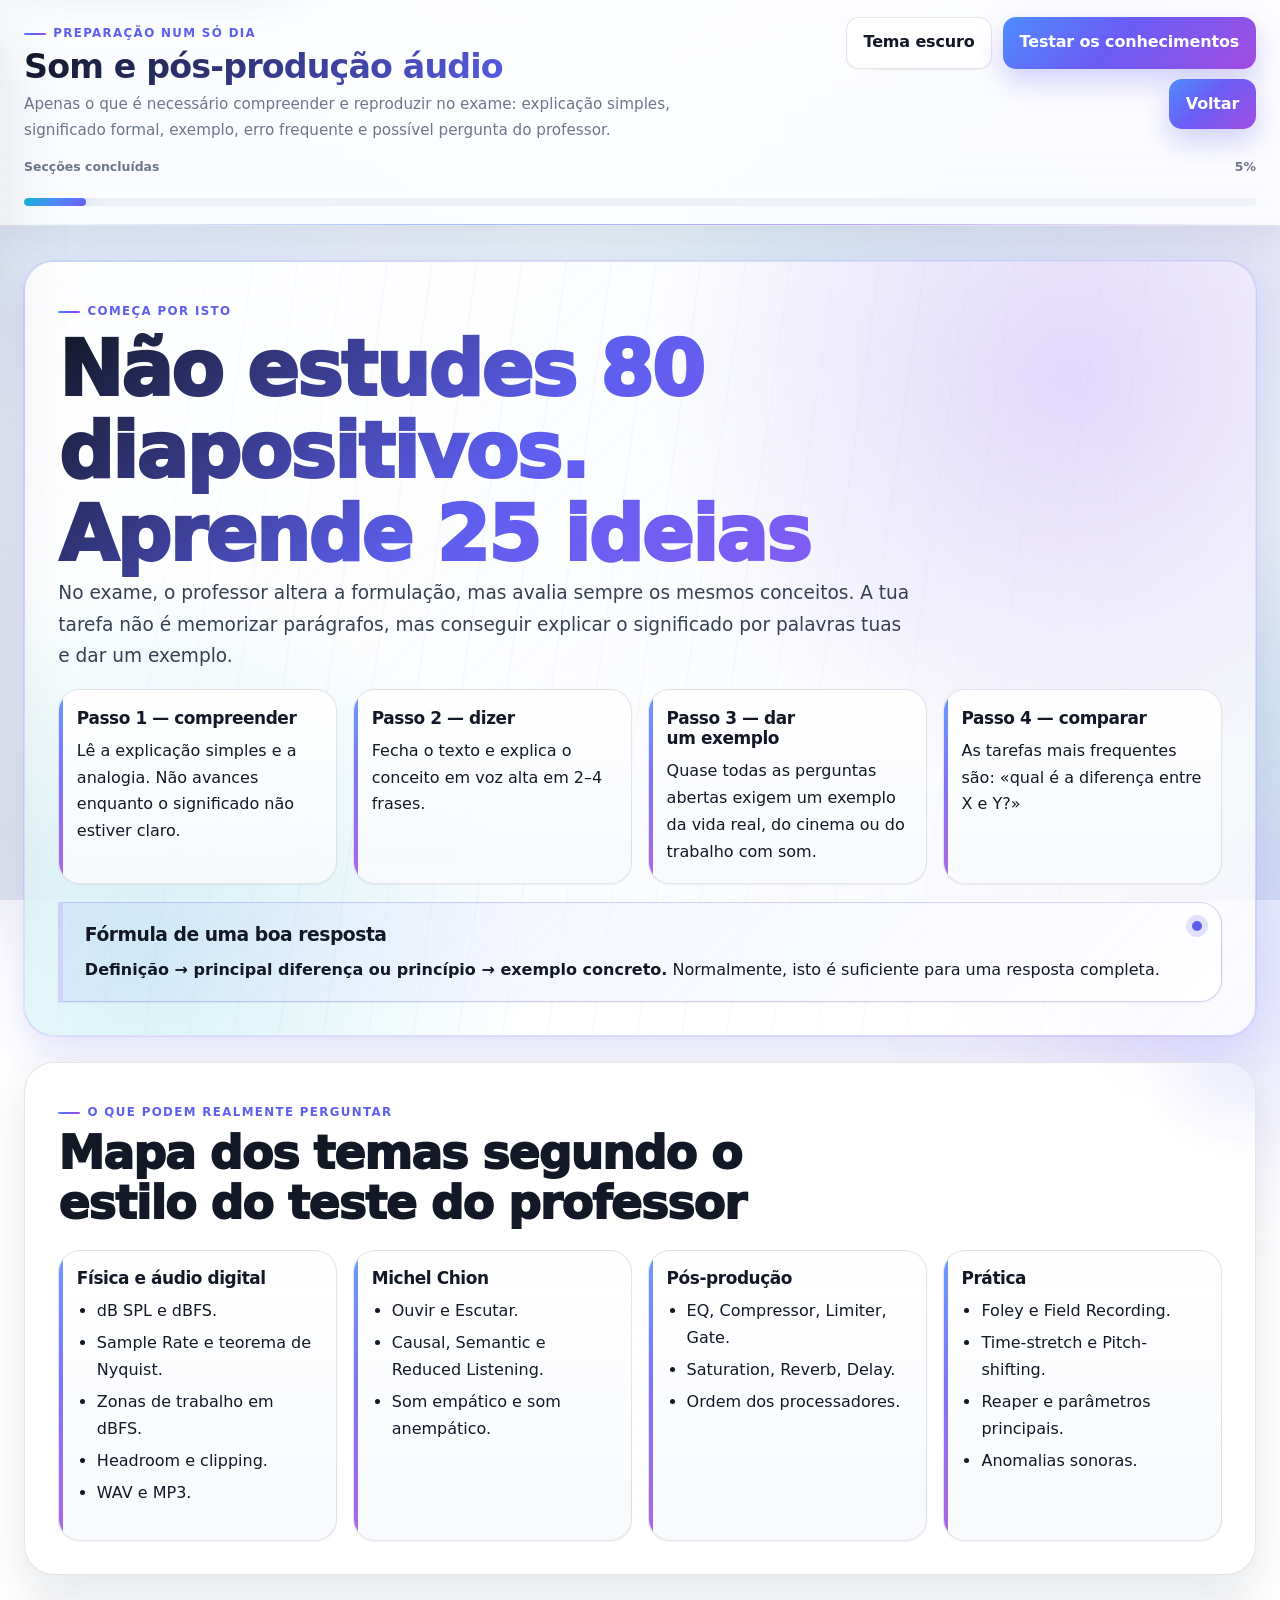
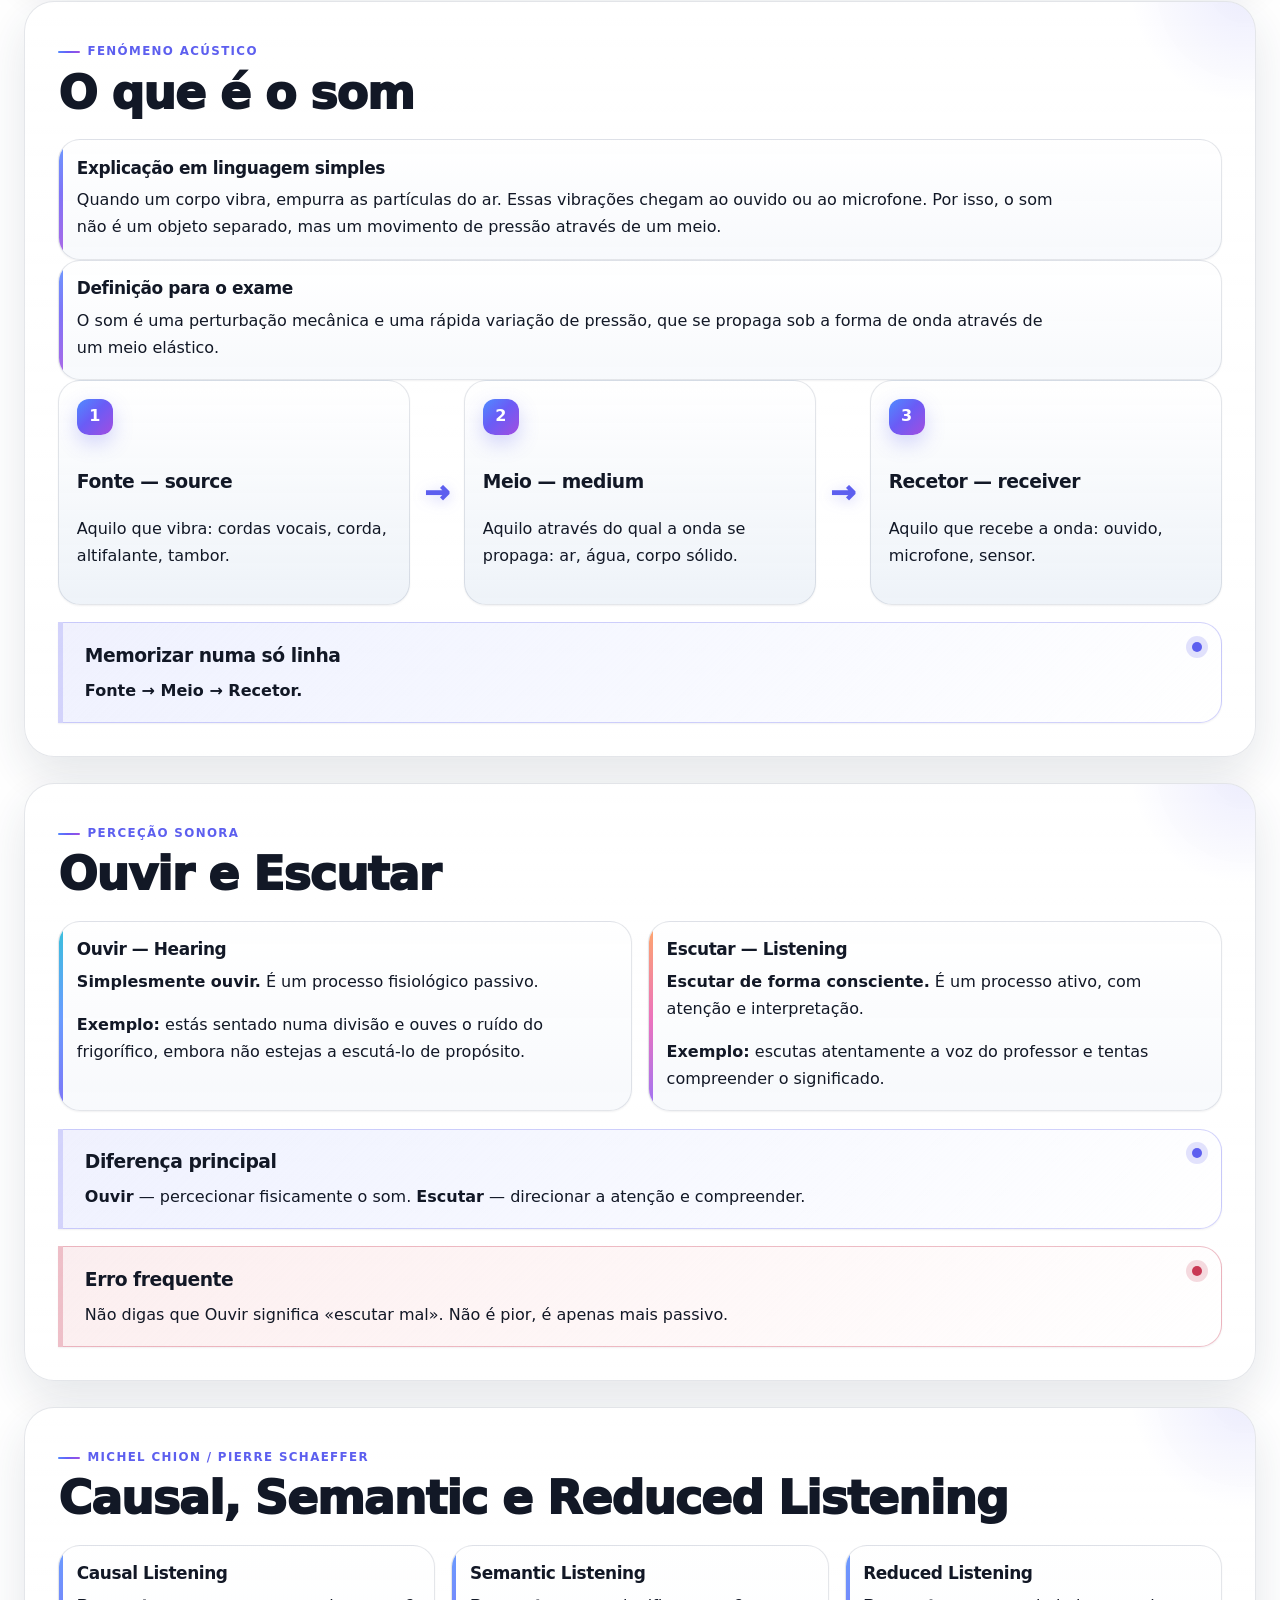
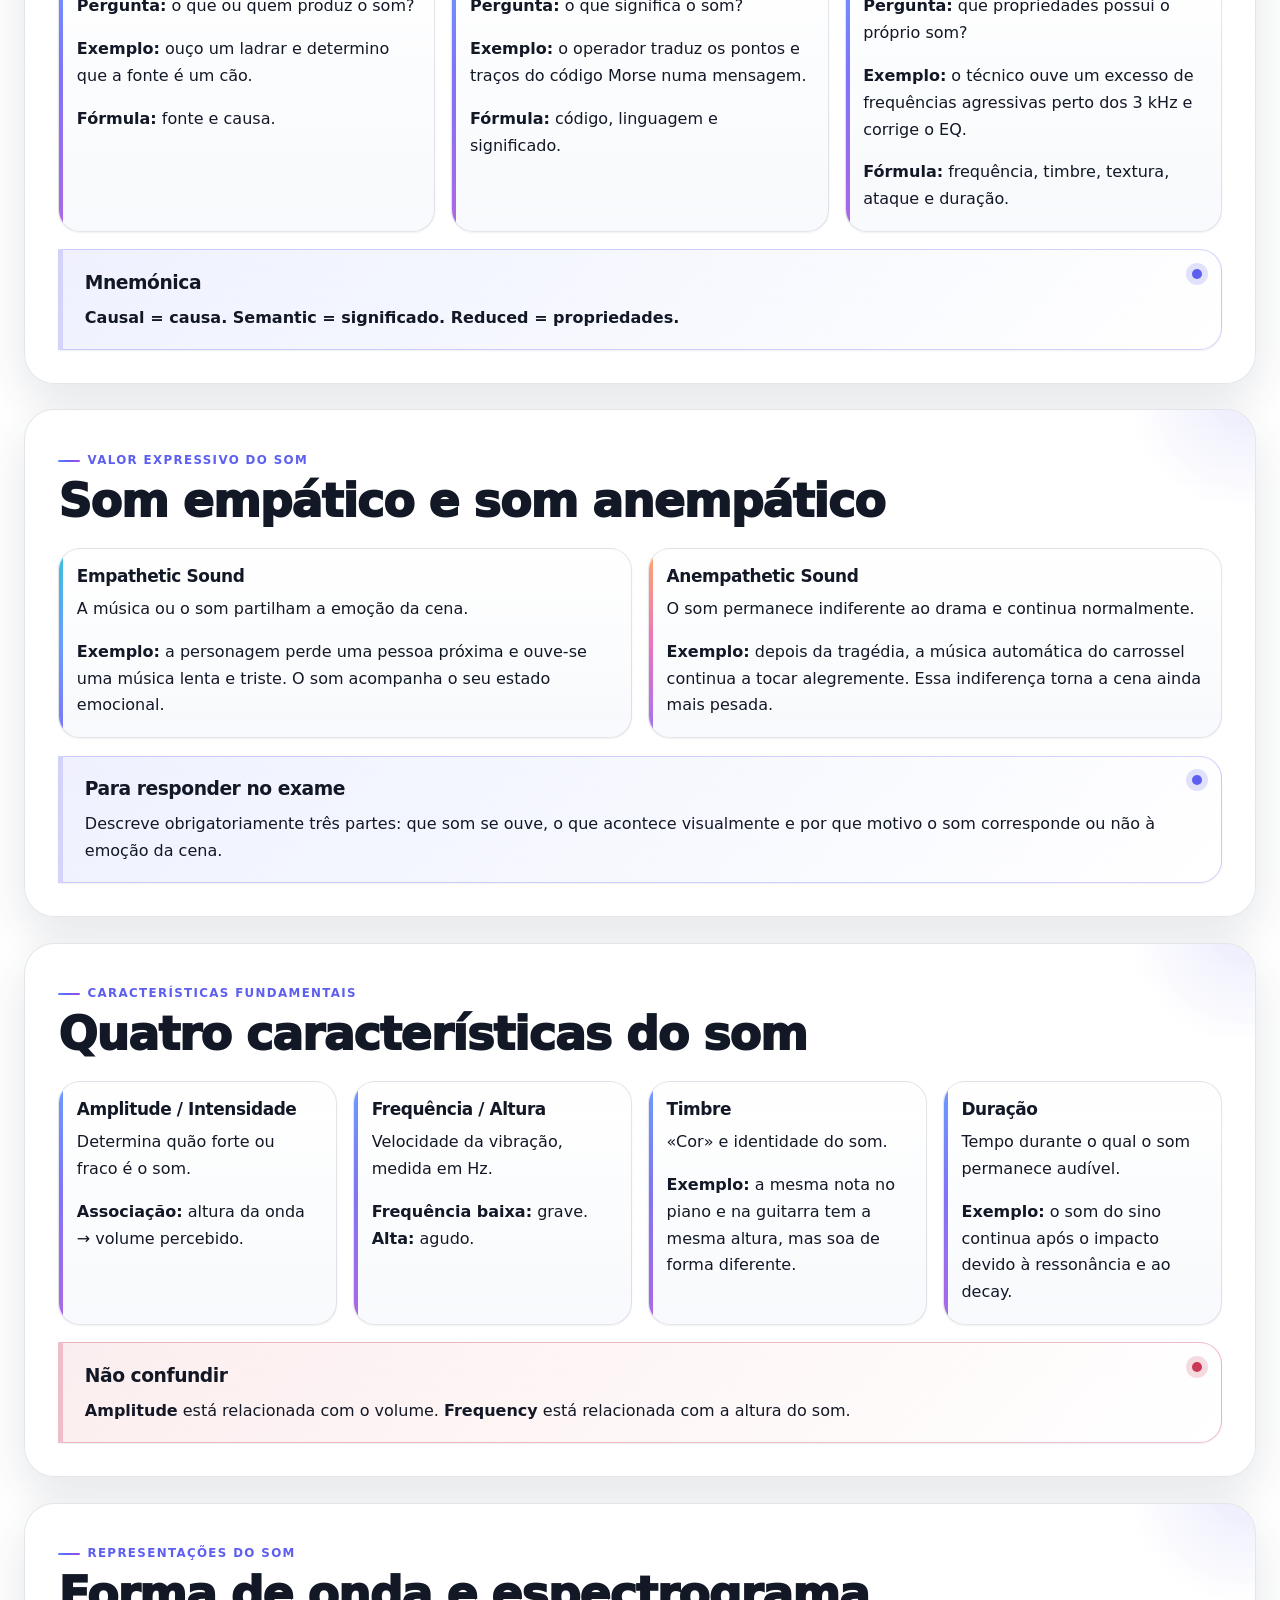
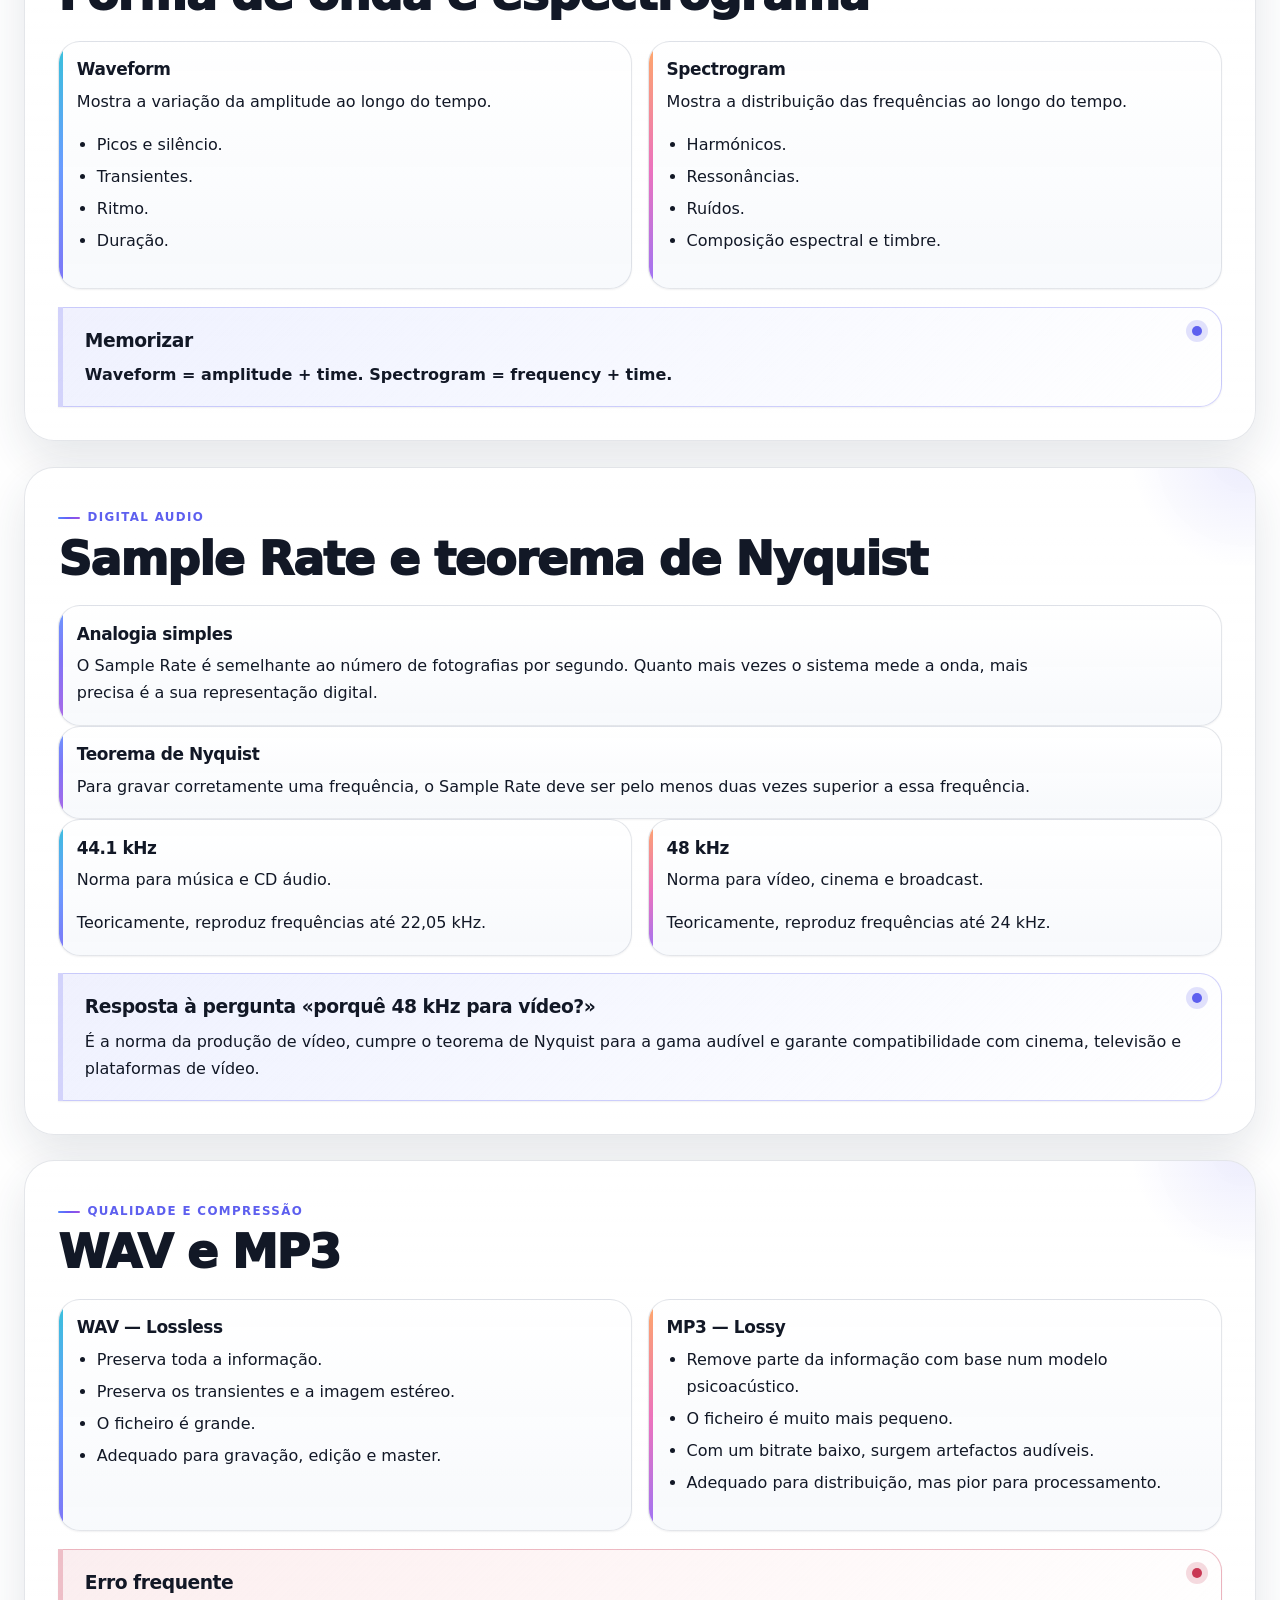
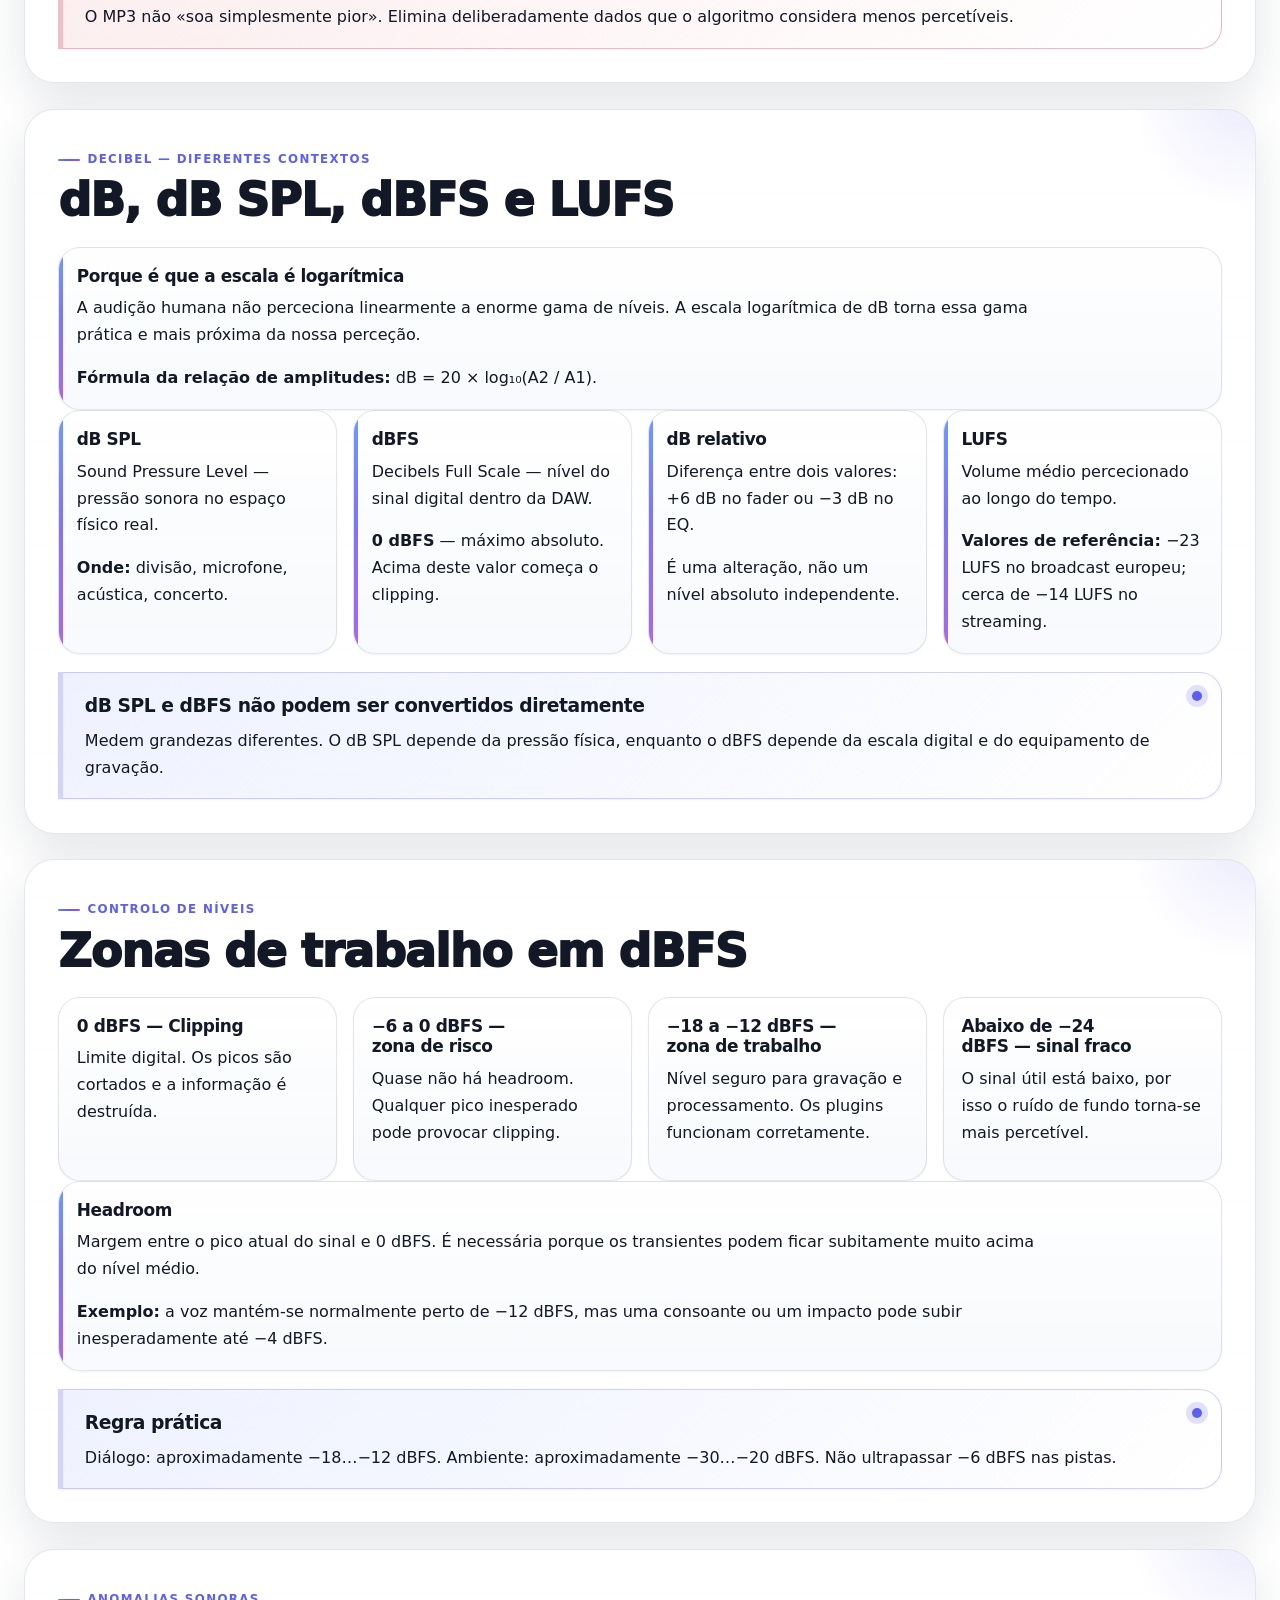
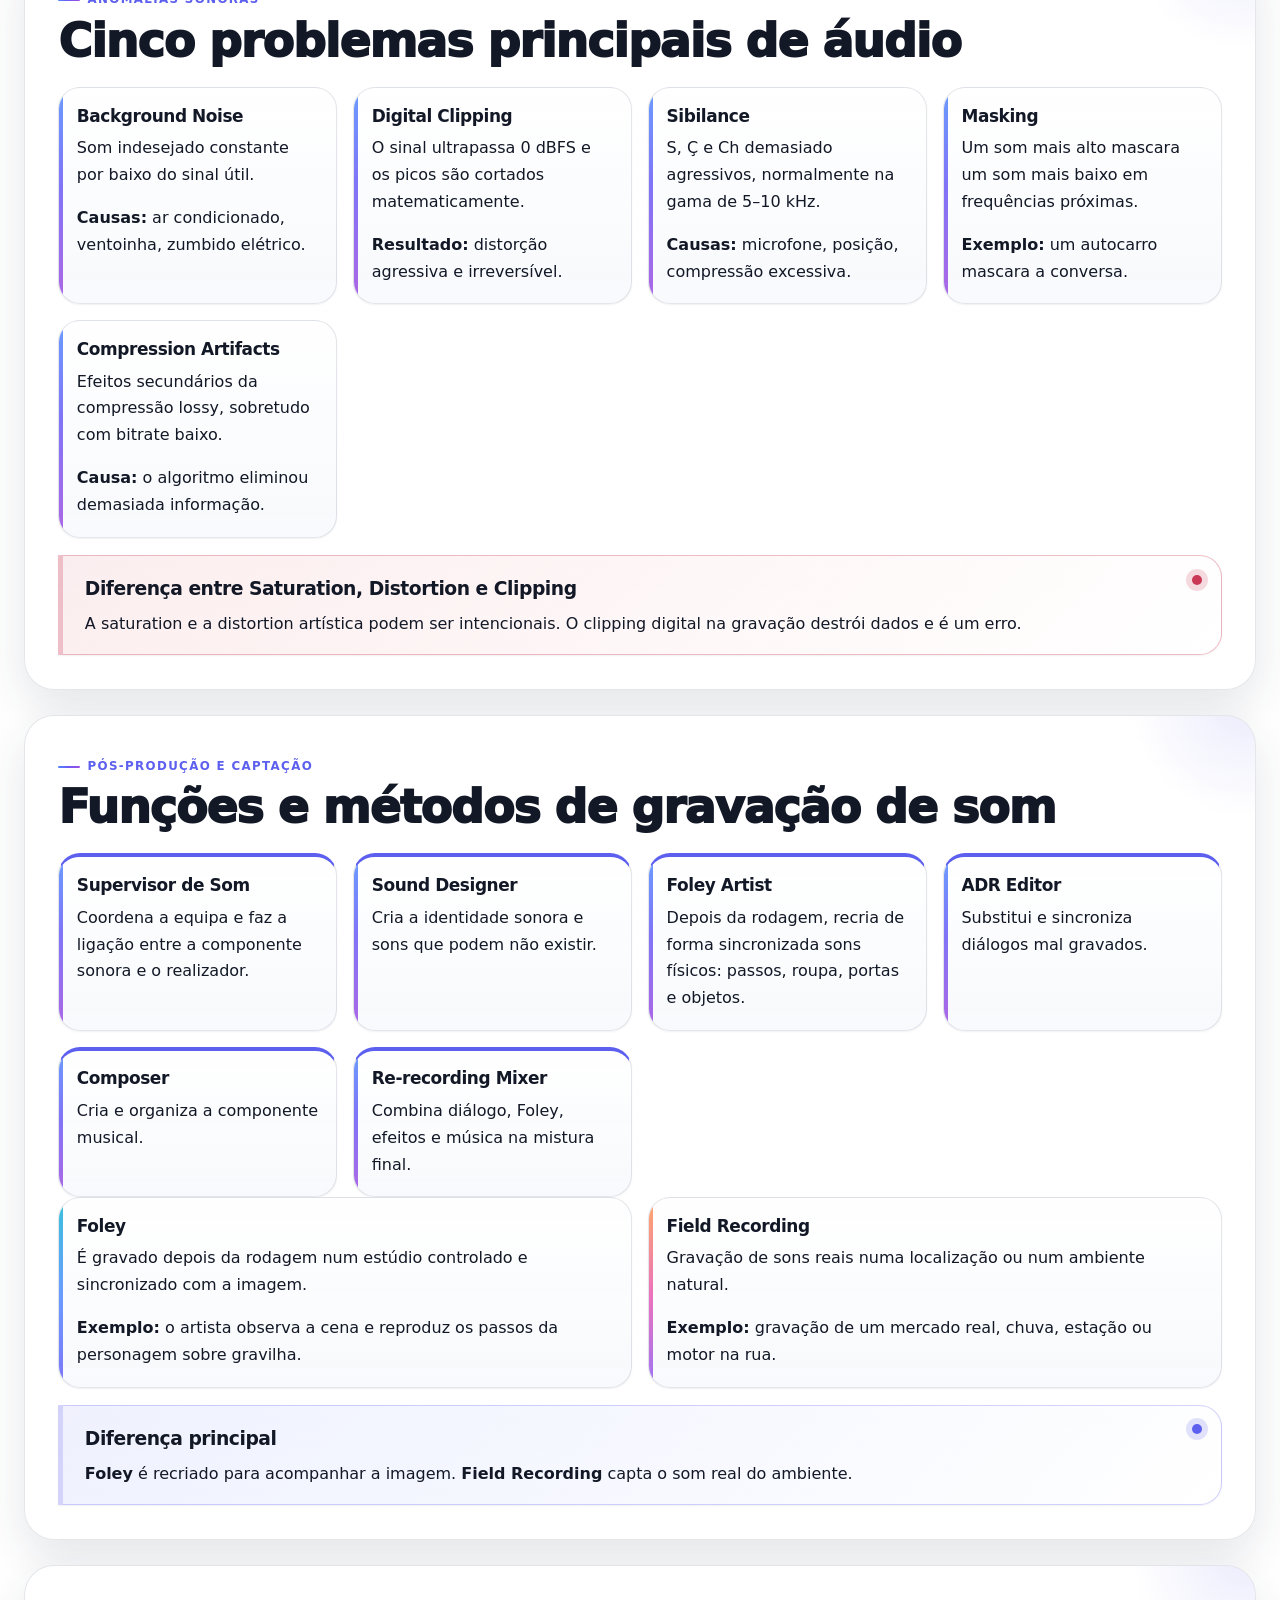
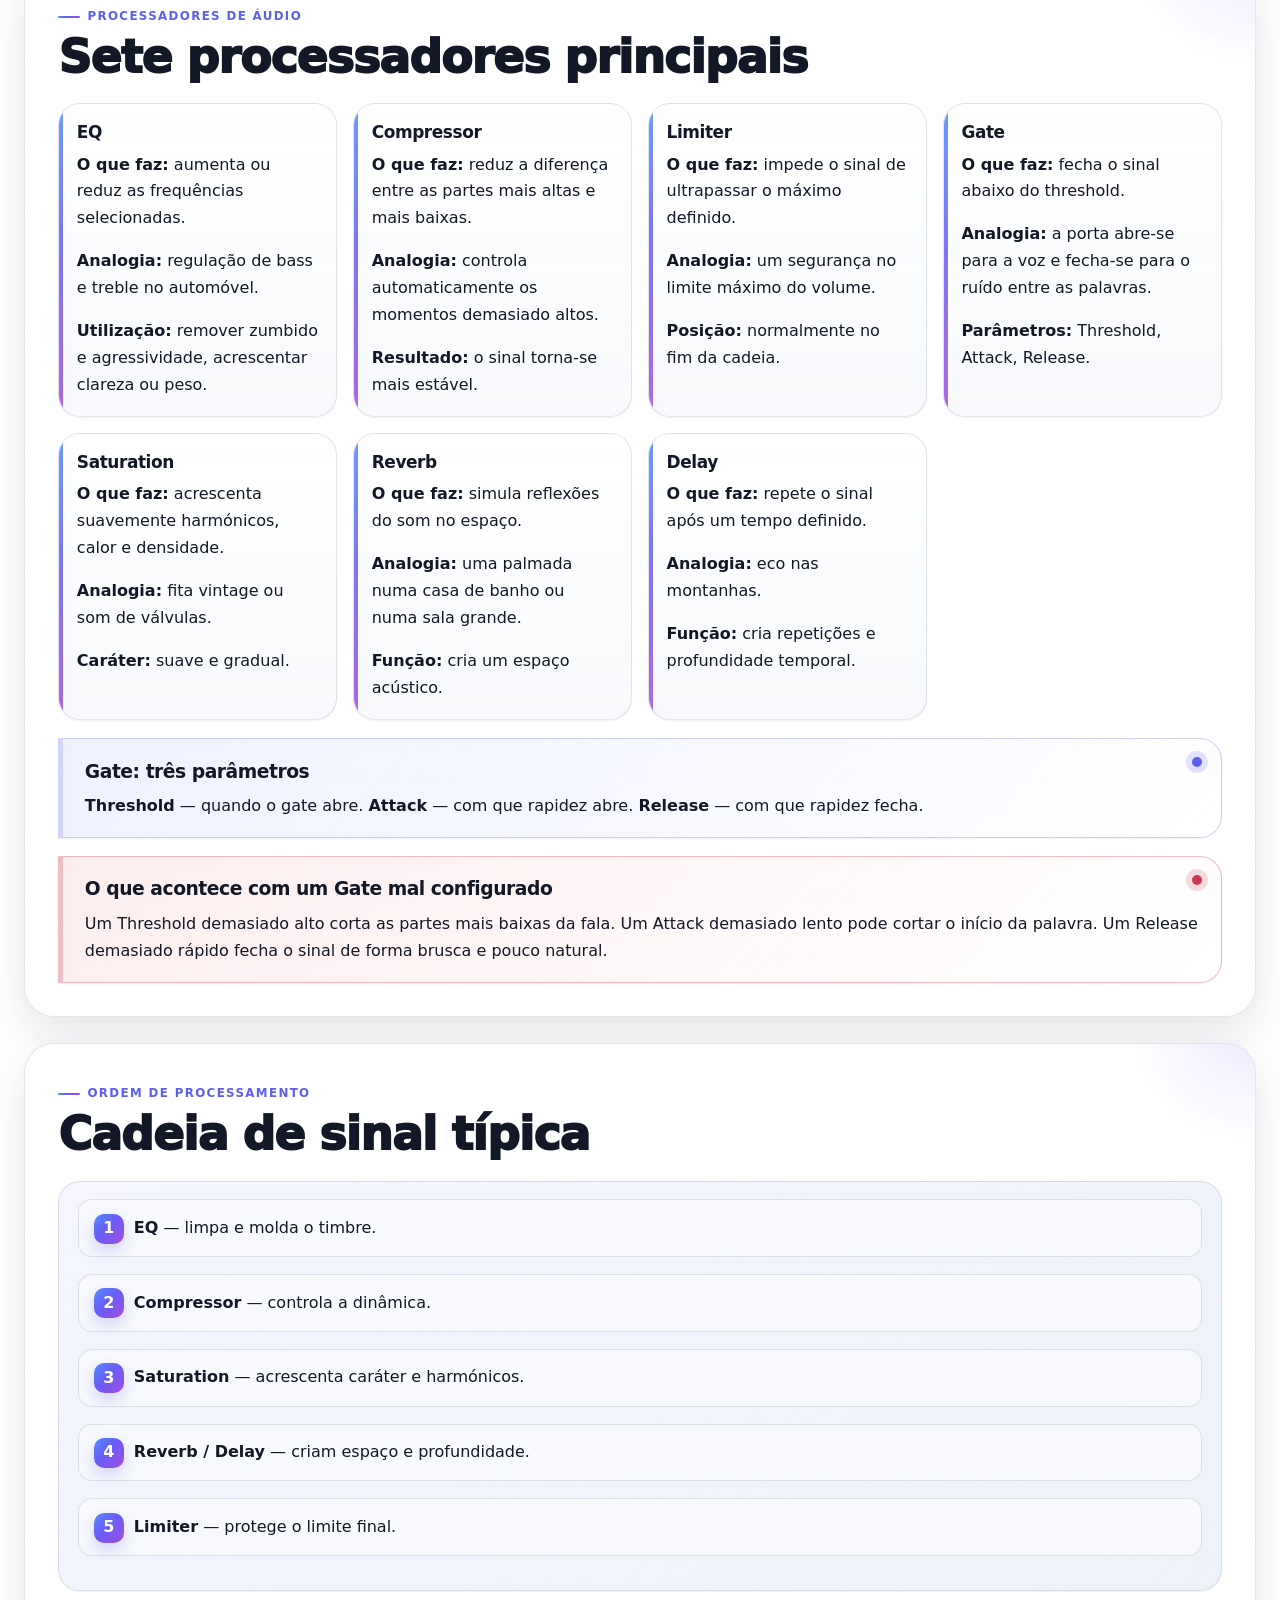
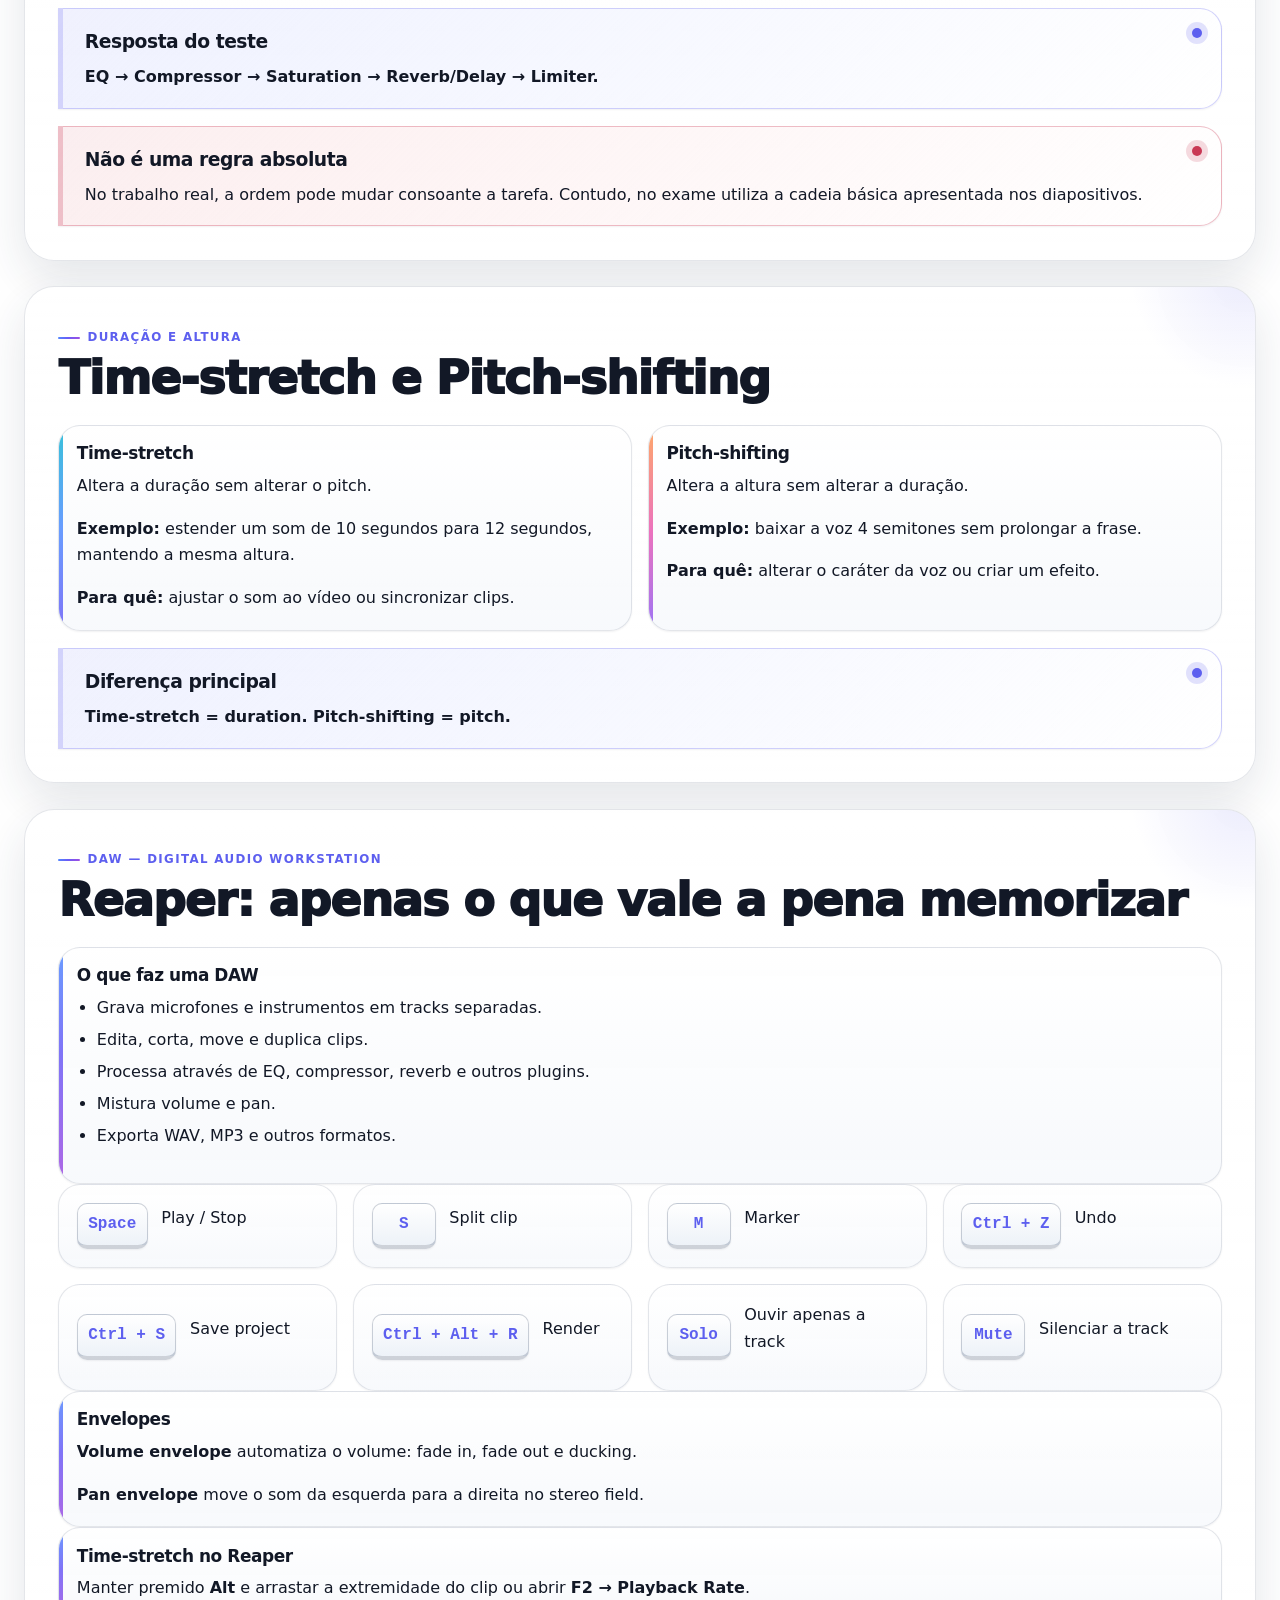
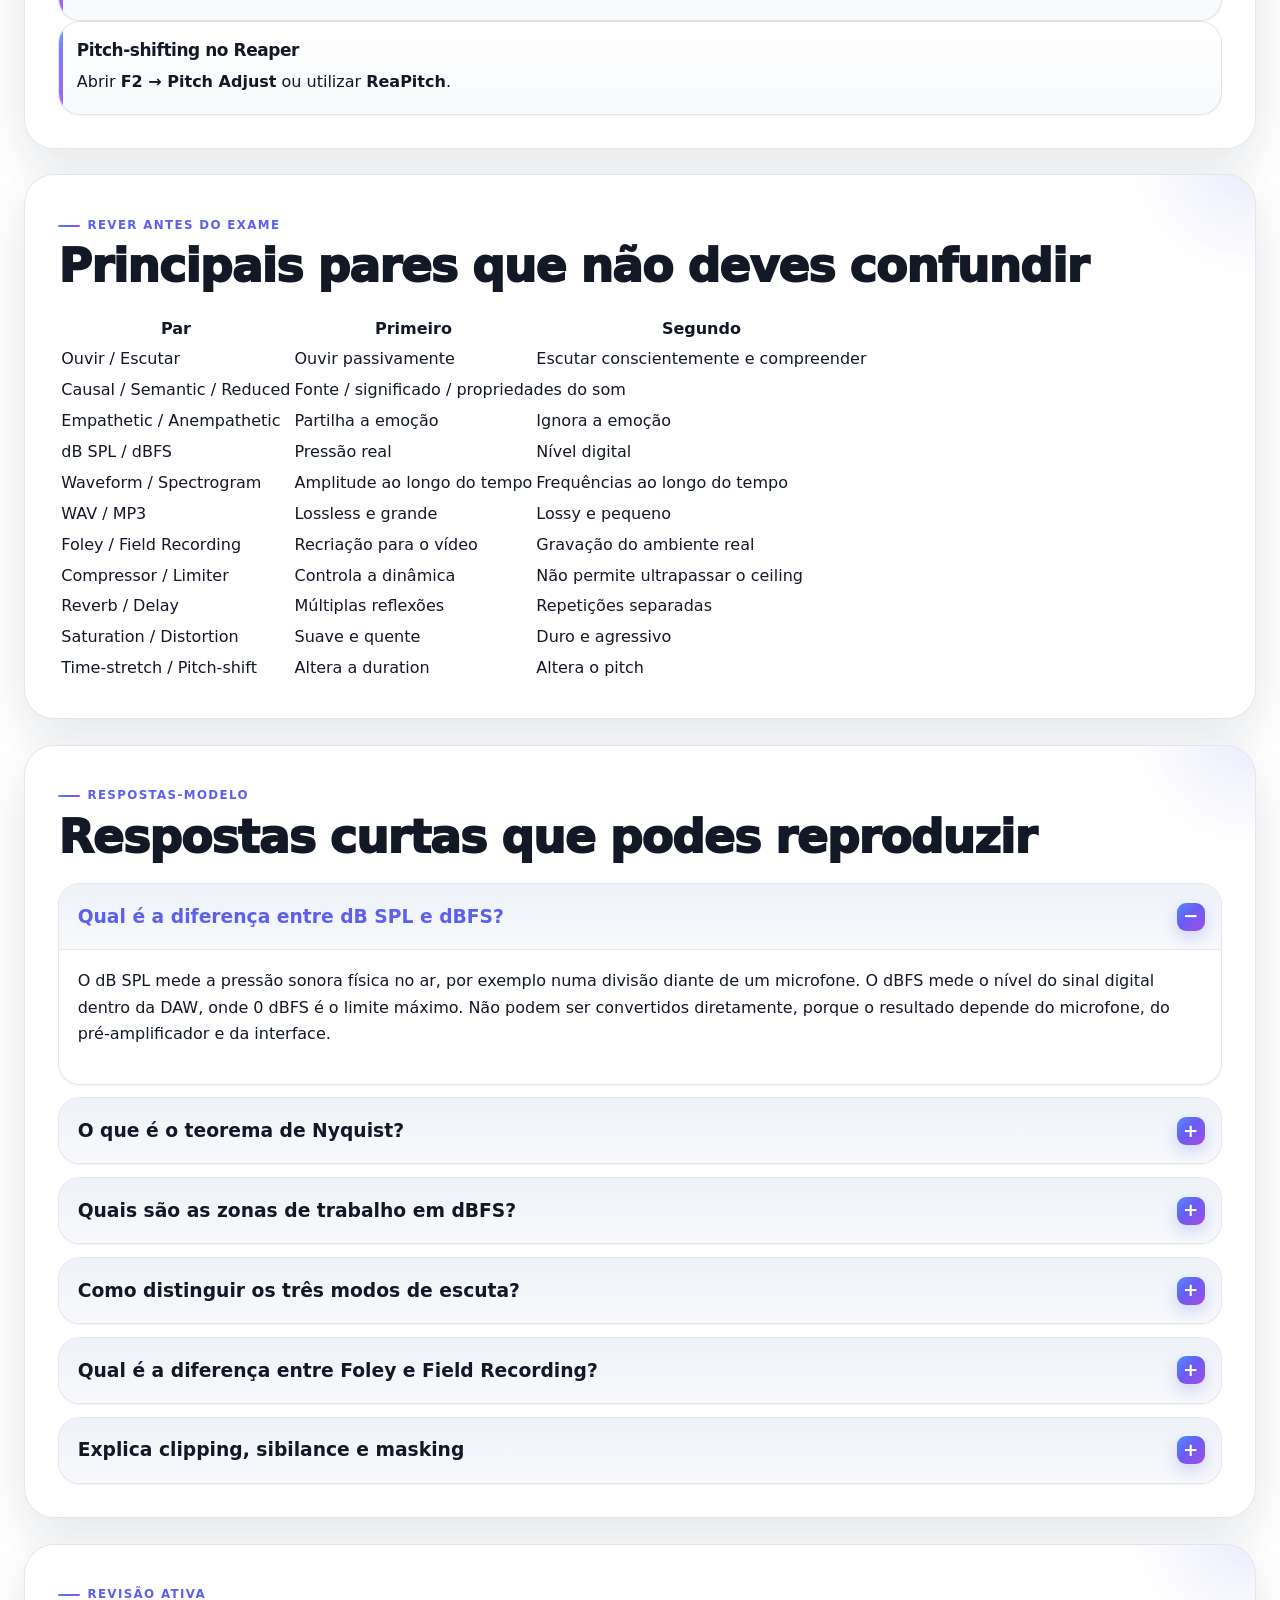
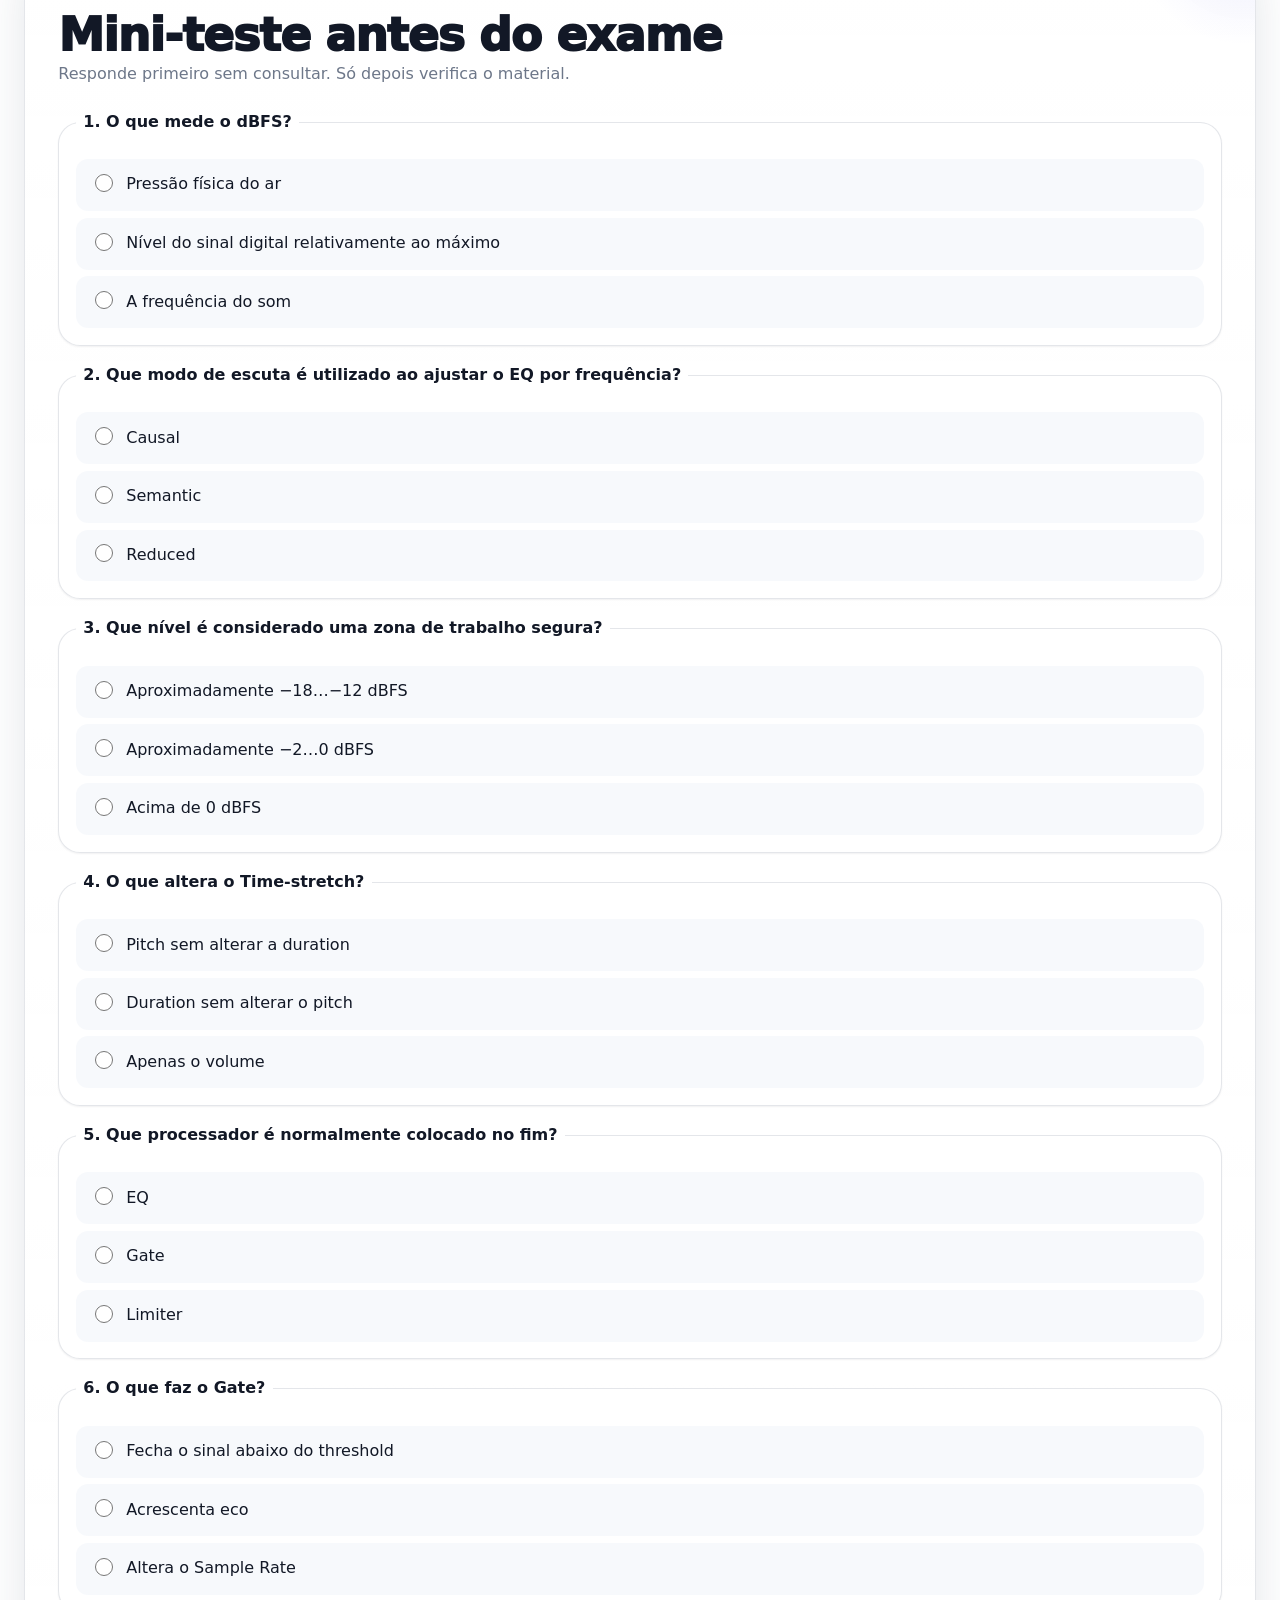
==== commit 5ff28d96: "Remove toggle sidebar button from header Removed toggle sidebar button from header actions." ====
--- a/index-summary-pt-PT.html
+++ b/index-summary-pt-PT.html
@@ -1,9 +1,9 @@
 <!DOCTYPE html>
-<html lang="ru">
+<html lang="pt-PT">
 <head>
   <meta charset="UTF-8">
   <meta name="viewport" content="width=device-width, initial-scale=1.0">
-  <meta name="description" content="Сжатый и понятный учебный сайт по звуку и аудиопостпродакшену для подготовки к экзамену ISTEC за один день.">
+  <meta name="description" content="Site de estudo conciso e claro sobre som e pós-produção áudio para preparar o exame ISTEC num só dia.">
   <meta name="author" content="OpenAI">
   <meta name="robots" content="noindex, nofollow">
 
@@ -29,15 +29,6 @@
         </div>
 
         <div class="header-actions" data-component="header-actions">
-          <button
-            class="button button--secondary"
-            type="button"
-            data-action="toggle-sidebar"
-            aria-controls="study-sidebar"
-            aria-expanded="false">
-            Índice
-          </button>
-
           <button
             class="button button--secondary"
             type="button"
@@ -64,7 +55,7 @@
         </div>
       </div>
 
-      <div class="study-progress" data-component="study-progress" aria-label="Прогресс изучения">
+      <div class="study-progress" data-component="study-progress" aria-label="Progresso de estudo">
         <div class="study-progress__meta">
           <span>Secções concluídas</span>
           <span data-progress-label>0%</span>
@@ -77,7 +68,7 @@
       class="study-sidebar"
       id="study-sidebar"
       data-component="sidebar"
-      aria-label="Навигация по конспекту">
+      aria-label="Navegação pelo resumo">
 
       <div class="study-sidebar__header">
         <h2 class="study-sidebar__title">Índice</h2>
@@ -85,7 +76,7 @@
           class="icon-button"
           type="button"
           data-action="close-sidebar"
-          aria-label="Закрыть оглавление">
+          aria-label="Fechar índice">
           ×
         </button>
       </div>
@@ -97,13 +88,13 @@
           id="study-search-input"
           name="query"
           type="search"
-          placeholder="Например: dBFS, Gate, Foley"
+          placeholder="Por exemplo: dBFS, Gate, Foley"
           autocomplete="off"
           data-search-input>
         <button class="study-search__clear" type="button" data-action="clear-search">Limpar</button>
       </form>
 
-      <nav class="table-of-contents" aria-label="Разделы курса" data-component="table-of-contents">
+      <nav class="table-of-contents" aria-label="Secções do curso" data-component="table-of-contents">
         <ol class="table-of-contents__list">
           <li><a href="#plan">Como estudar num só dia</a></li>
           <li><a href="#exam-map">Mapa do exame</a></li>
@@ -136,7 +127,7 @@
         class="hero-section"
         id="plan"
         data-section
-        data-section-title="Как учить за один день">
+        data-section-title="Como estudar num só dia">
         <div class="hero-section__content">
           <p class="section-kicker">Começa por isto</p>
           <h2 class="hero-section__title">Não estudes 80 diapositivos. Aprende 25 ideias</h2>
@@ -181,7 +172,7 @@
         class="study-section"
         id="exam-map"
         data-section
-        data-section-title="Карта экзамена">
+        data-section-title="Mapa do exame">
         <header class="section-header">
           <p class="section-kicker">O que podem realmente perguntar</p>
           <h2>Mapa dos temas segundo o estilo do teste do professor</h2>
@@ -233,7 +224,7 @@
         class="study-section"
         id="sound-basics"
         data-section
-        data-section-title="Физика звука">
+        data-section-title="Física do som">
         <header class="section-header">
           <p class="section-kicker">Fenómeno Acústico</p>
           <h2>O que é o som</h2>
@@ -255,7 +246,7 @@
           </p>
         </article>
 
-        <div class="process-flow" data-component="process-flow" aria-label="Источник, среда, приёмник">
+        <div class="process-flow" data-component="process-flow" aria-label="Fonte, meio, recetor">
           <article class="process-step">
             <span class="process-step__number">1</span>
             <h3>Fonte — source</h3>
@@ -289,7 +280,7 @@
         class="study-section"
         id="hearing-listening"
         data-section
-        data-section-title="Ouvir и Escutar">
+        data-section-title="Ouvir e Escutar">
         <header class="section-header">
           <p class="section-kicker">Perceção sonora</p>
           <h2>Ouvir e Escutar</h2>
@@ -324,7 +315,7 @@
         class="study-section"
         id="listening-modes"
         data-section
-        data-section-title="Три режима слушания">
+        data-section-title="Três modos de escuta">
         <header class="section-header">
           <p class="section-kicker">Michel Chion / Pierre Schaeffer</p>
           <h2>Causal, Semantic e Reduced Listening</h2>
@@ -363,7 +354,7 @@
         class="study-section"
         id="expressive-value"
         data-section
-        data-section-title="Эмпатический и анэмпатический звук">
+        data-section-title="Som empático e som anempático">
         <header class="section-header">
           <p class="section-kicker">Valor Expressivo do Som</p>
           <h2>Som empático e som anempático</h2>
@@ -402,7 +393,7 @@
         class="study-section"
         id="sound-properties"
         data-section
-        data-section-title="Характеристики звука">
+        data-section-title="Características do som">
         <header class="section-header">
           <p class="section-kicker">Características Fundamentais</p>
           <h2>Quatro características do som</h2>
@@ -444,7 +435,7 @@
         class="study-section"
         id="sound-representations"
         data-section
-        data-section-title="Waveform и Spectrogram">
+        data-section-title="Forma de onda e espectrograma">
         <header class="section-header">
           <p class="section-kicker">Representações do Som</p>
           <h2>Forma de onda e espectrograma</h2>
@@ -484,7 +475,7 @@
         class="study-section"
         id="sample-rate"
         data-section
-        data-section-title="Sample Rate и Nyquist">
+        data-section-title="Sample Rate e teorema de Nyquist">
         <header class="section-header">
           <p class="section-kicker">Digital Audio</p>
           <h2>Sample Rate e teorema de Nyquist</h2>
@@ -532,7 +523,7 @@
         class="study-section"
         id="formats-compression"
         data-section
-        data-section-title="WAV и MP3">
+        data-section-title="WAV e MP3">
         <header class="section-header">
           <p class="section-kicker">Qualidade e Compressão</p>
           <h2>WAV e MP3</h2>
@@ -570,7 +561,7 @@
         class="study-section"
         id="decibels"
         data-section
-        data-section-title="dB, dB SPL, dBFS и LUFS">
+        data-section-title="dB, dB SPL, dBFS e LUFS">
         <header class="section-header">
           <p class="section-kicker">Decibel — diferentes contextos</p>
           <h2>dB, dB SPL, dBFS e LUFS</h2>
@@ -624,7 +615,7 @@
         class="study-section"
         id="working-levels"
         data-section
-        data-section-title="Рабочие уровни и headroom">
+        data-section-title="Zonas de trabalho em dBFS">
         <header class="section-header">
           <p class="section-kicker">Controlo de Níveis</p>
           <h2>Zonas de trabalho em dBFS</h2>
@@ -674,7 +665,7 @@
         class="study-section"
         id="audio-anomalies"
         data-section
-        data-section-title="Звуковые аномалии">
+        data-section-title="Anomalias sonoras">
         <header class="section-header">
           <p class="section-kicker">Anomalias Sonoras</p>
           <h2>Cinco problemas principais de áudio</h2>
@@ -725,7 +716,7 @@
         class="study-section"
         id="roles"
         data-section
-        data-section-title="Роли и Foley">
+        data-section-title="Funções e métodos de gravação de som">
         <header class="section-header">
           <p class="section-kicker">Pós-produção e captação</p>
           <h2>Funções e métodos de gravação de som</h2>
@@ -787,7 +778,7 @@
         class="study-section"
         id="processors"
         data-section
-        data-section-title="Аудиопроцессоры">
+        data-section-title="Sete processadores principais">
         <header class="section-header">
           <p class="section-kicker">Processadores de Áudio</p>
           <h2>Sete processadores principais</h2>
@@ -867,7 +858,7 @@
         class="study-section"
         id="signal-chain"
         data-section
-        data-section-title="Цепочка обработки">
+        data-section-title="Cadeia de sinal típica">
         <header class="section-header">
           <p class="section-kicker">Ordem de Processamento</p>
           <h2>Cadeia de sinal típica</h2>
@@ -901,7 +892,7 @@
         class="study-section"
         id="time-pitch"
         data-section
-        data-section-title="Time-stretch и Pitch-shifting">
+        data-section-title="Time-stretch e Pitch-shifting">
         <header class="section-header">
           <p class="section-kicker">Duração e Altura</p>
           <h2>Time-stretch e Pitch-shifting</h2>
@@ -933,7 +924,7 @@
         class="study-section"
         id="reaper"
         data-section
-        data-section-title="Reaper">
+        data-section-title="Reaper: apenas o que vale a pena memorizar">
         <header class="section-header">
           <p class="section-kicker">DAW — Digital Audio Workstation</p>
           <h2>Reaper: apenas o que vale a pena memorizar</h2>
@@ -982,7 +973,7 @@
         class="study-section"
         id="comparisons"
         data-section
-        data-section-title="Главные сравнения">
+        data-section-title="Principais pares que não deves confundir">
         <header class="section-header">
           <p class="section-kicker">Rever antes do exame</p>
           <h2>Principais pares que não deves confundir</h2>
@@ -1061,7 +1052,7 @@
         class="study-section"
         id="exam-answers"
         data-section
-        data-section-title="Готовые ответы в стиле экзамена">
+        data-section-title="Respostas curtas que podes reproduzir">
         <header class="section-header">
           <p class="section-kicker">Respostas-modelo</p>
           <h2>Respostas curtas que podes reproduzir</h2>
@@ -1199,7 +1190,7 @@
         class="study-section"
         id="quiz-panel"
         data-section
-        data-section-title="Мини-тест">
+        data-section-title="Mini-teste antes do exame">
         <header class="section-header">
           <p class="section-kicker">Revisão ativa</p>
           <h2>Mini-teste antes do exame</h2>
@@ -1290,7 +1281,7 @@
         class="study-section"
         id="last-minute"
         data-section
-        data-section-title="Последние 10 минут">
+        data-section-title="Últimos 10 minutos">
         <header class="section-header">
           <p class="section-kicker">Antes de entrar</p>
           <h2>Revê estas 12 linhas</h2>
